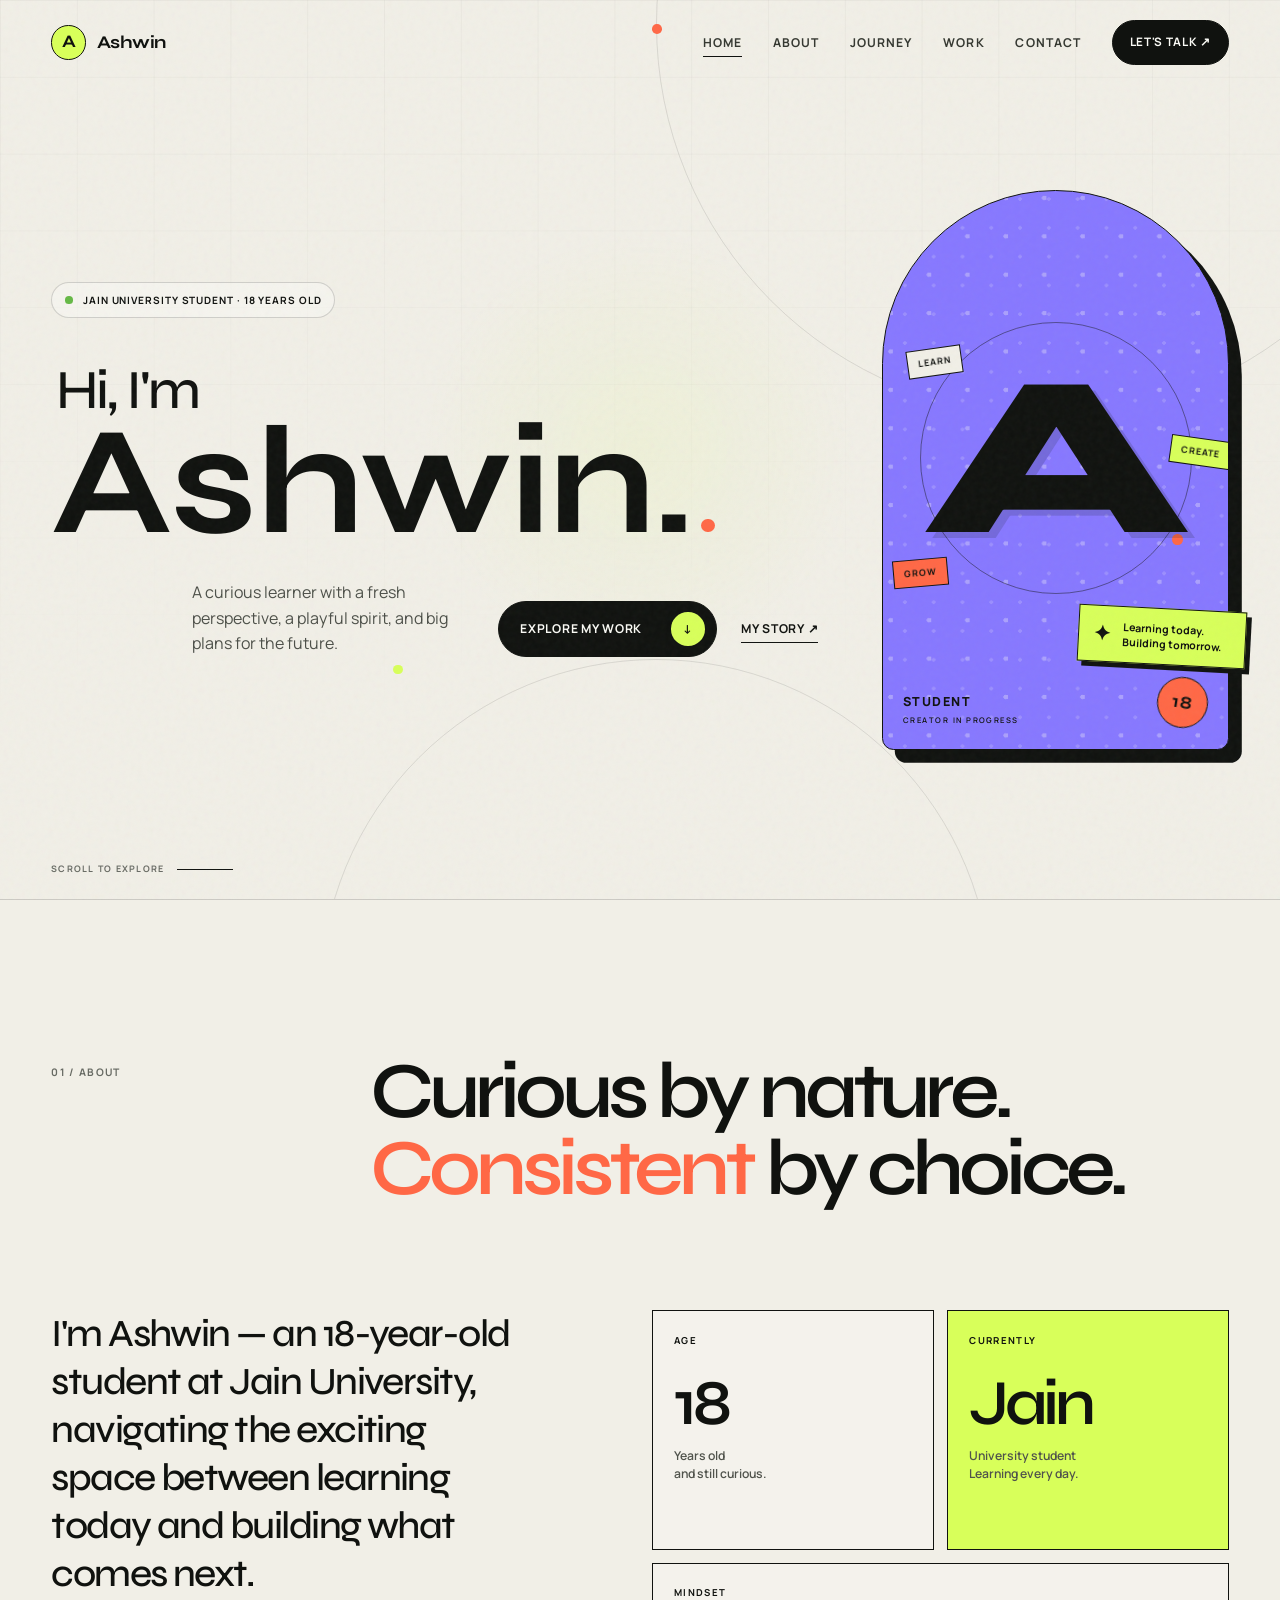
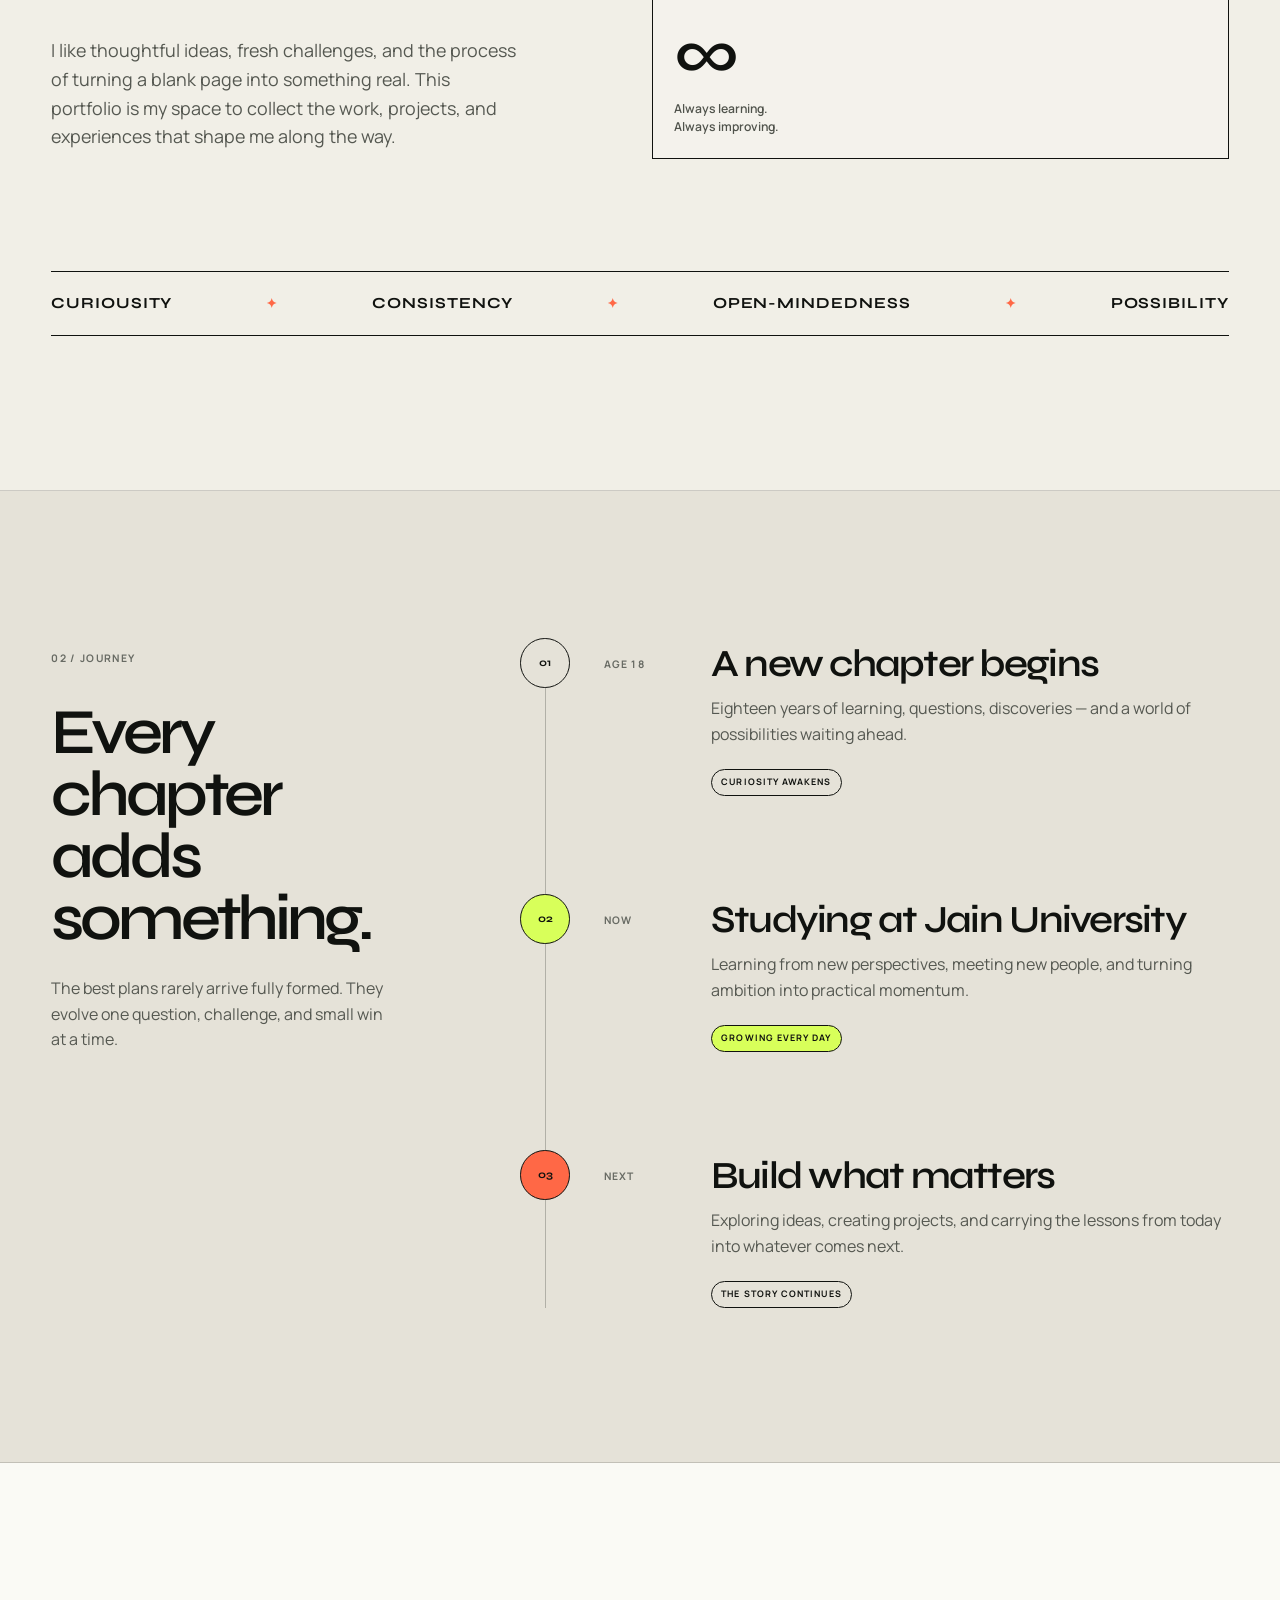
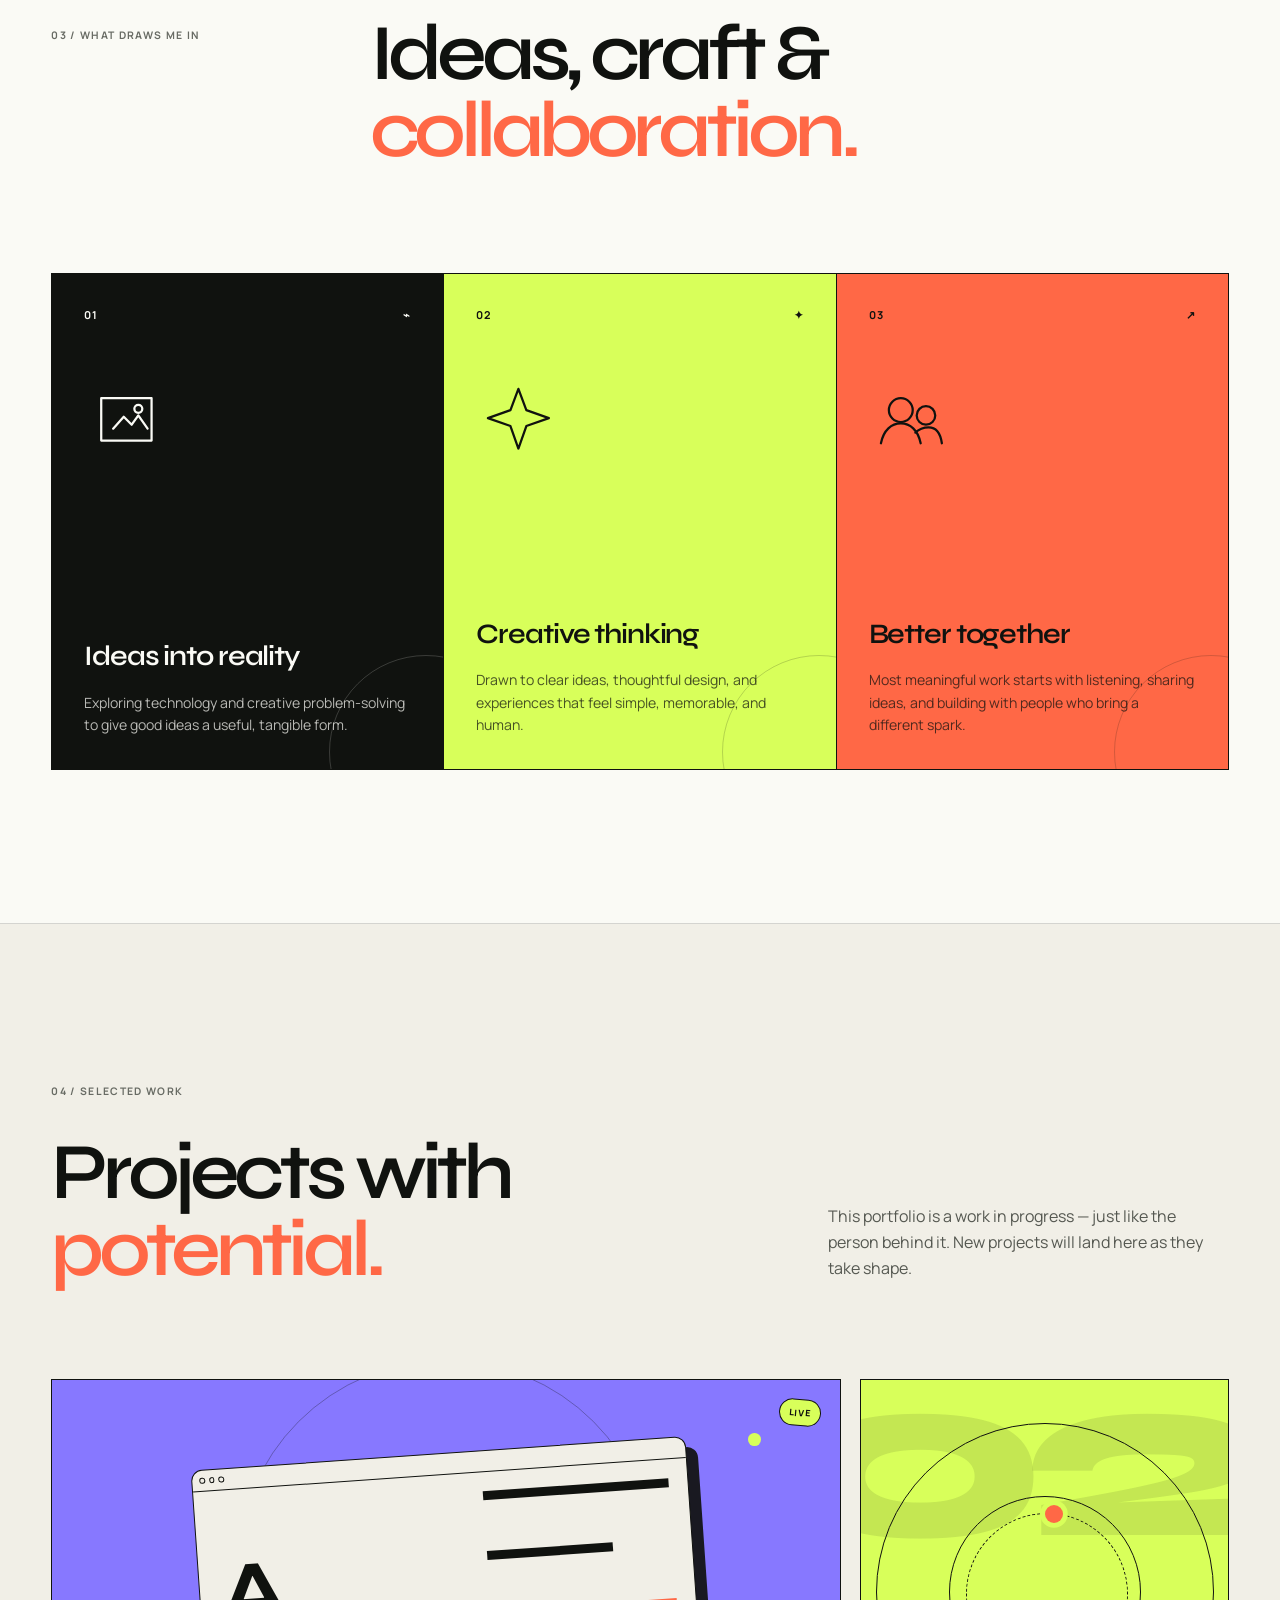
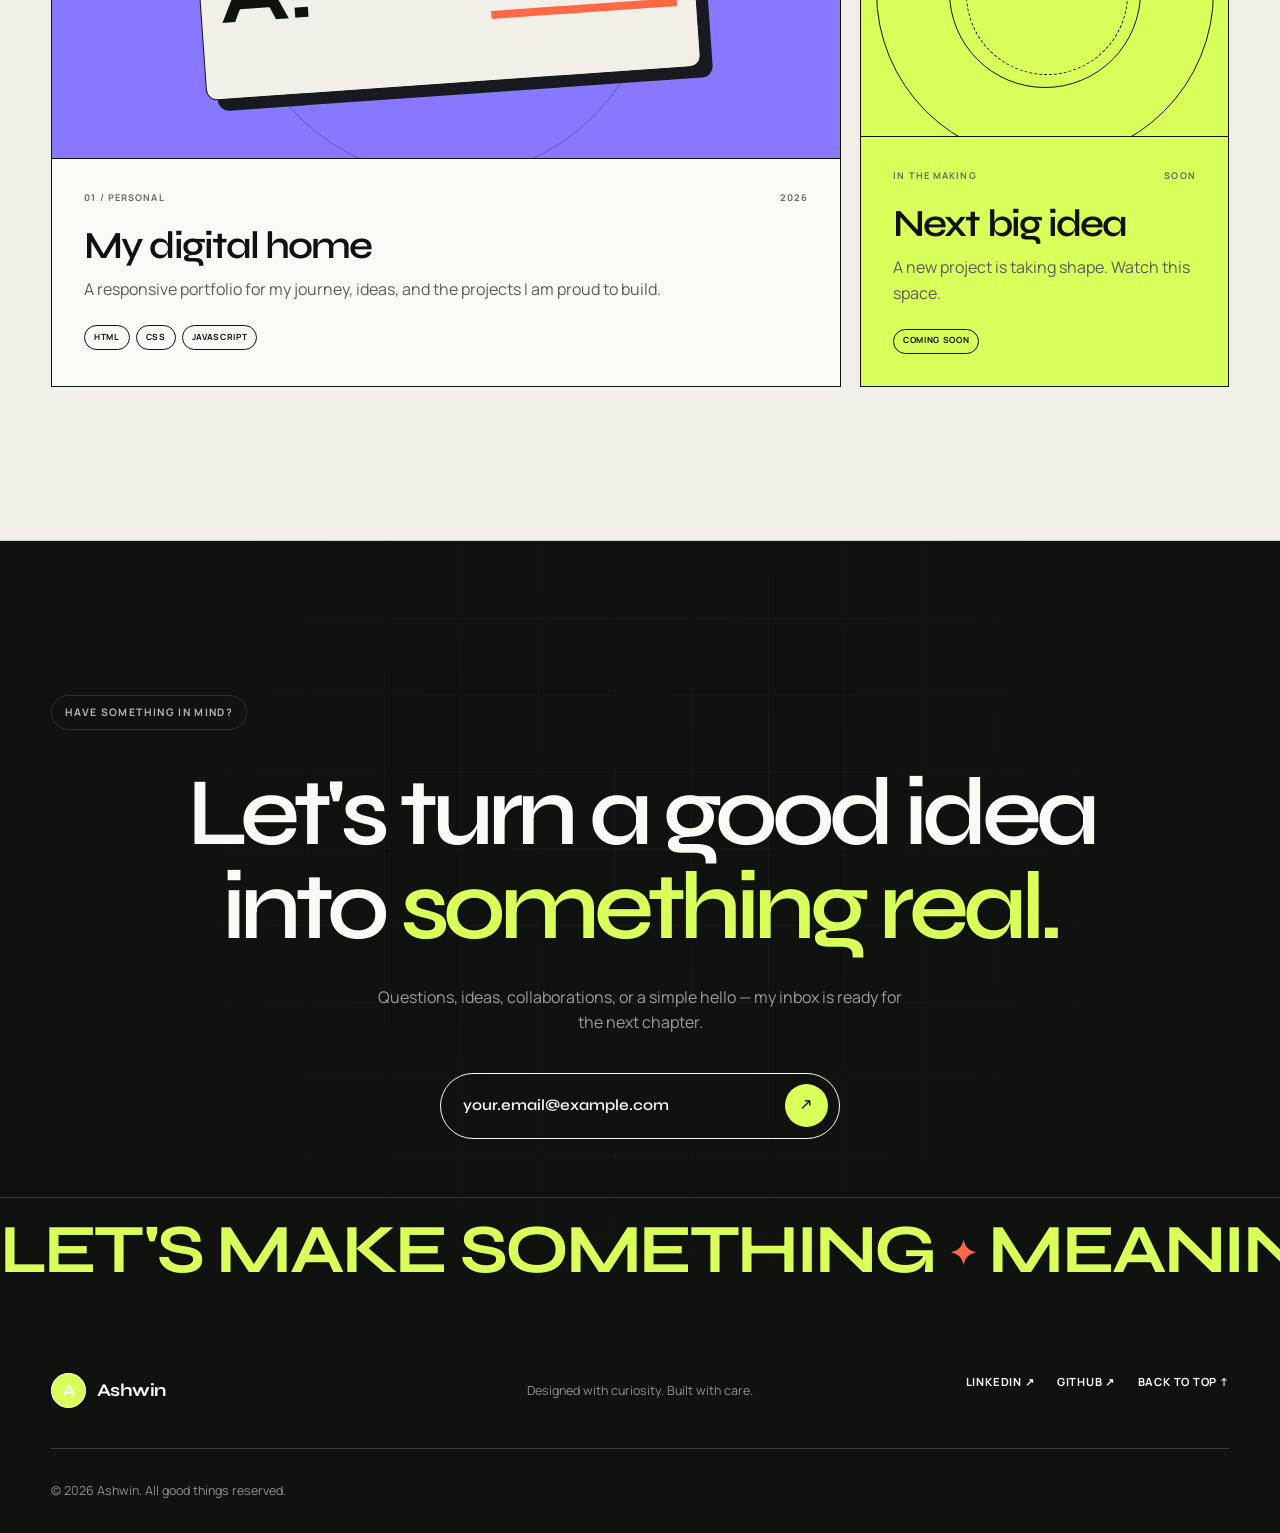
==== index.html @ 95f3b88d "first commit" ====
<!DOCTYPE html>
<html lang="en">
<head>
  <meta charset="UTF-8">
  <meta name="viewport" content="width=device-width, initial-scale=1.0">
  <meta name="description" content="Ashwin's personal portfolio — an 18-year-old Jain University student, curious learner, and future creator.">
  <meta name="theme-color" content="#10120f">
  <title>Ashwin — Student & Future Creator</title>
  <link rel="icon" href="favicon.svg" type="image/svg+xml">
  <link rel="preconnect" href="https://fonts.googleapis.com">
  <link rel="preconnect" href="https://fonts.gstatic.com" crossorigin>
  <link href="https://fonts.googleapis.com/css2?family=Manrope:wght@400;500;600;700&family=Syne:wght@500;600;700;800&display=swap" rel="stylesheet">
  <link rel="stylesheet" href="styles.css">
  <script src="script.js" defer></script>
</head>
<body>
  <div class="noise" aria-hidden="true"></div>
  <div class="cursor-glow" aria-hidden="true"></div>
  <div class="scroll-progress" aria-hidden="true"><span></span></div>

  <header class="site-header" data-header>
    <a class="brand" href="#home" aria-label="Ashwin home">
      <span class="brand-mark">A</span>
      <span class="brand-name">Ashwin</span>
    </a>

    <button class="menu-toggle" type="button" aria-expanded="false" aria-controls="site-nav" aria-label="Open navigation">
      <span></span><span></span>
    </button>

    <nav class="site-nav" id="site-nav" aria-label="Main navigation">
      <a class="nav-link active" href="#home">Home</a>
      <a class="nav-link" href="#about">About</a>
      <a class="nav-link" href="#journey">Journey</a>
      <a class="nav-link" href="#work">Work</a>
      <a class="nav-link" href="#contact">Contact</a>
      <a class="nav-cta" href="#contact">Let's talk <span aria-hidden="true">↗</span></a>
    </nav>
  </header>

  <main>
    <section class="hero" id="home">
      <div class="hero-grid" aria-hidden="true"></div>
      <div class="hero-orbit hero-orbit-one" aria-hidden="true"></div>
      <div class="hero-orbit hero-orbit-two" aria-hidden="true"></div>

      <div class="hero-copy">
        <div class="eyebrow reveal">
          <span class="status-dot"></span>
          Jain University student · 18 years old
        </div>
        <h1 class="hero-title" aria-label="Hi, I'm Ashwin">
          <span class="title-line"><span class="title-prefix reveal">Hi, I'm</span></span>
          <span class="title-main reveal">Ashwin.</span>
        </h1>
        <div class="hero-bottom reveal">
          <p>A curious learner with a fresh perspective, a playful spirit, and big plans for the future.</p>
          <div class="hero-actions">
            <a class="button button-primary" href="#work">
              Explore my work
              <span class="button-icon" aria-hidden="true">↓</span>
            </a>
            <a class="text-link" href="#about">My story <span aria-hidden="true">↗</span></a>
          </div>
        </div>
      </div>

      <div class="hero-visual reveal" data-tilt>
        <div class="visual-card">
          <div class="visual-topline">
            <span>ASH / 01</span>
            <span>EST. NOW</span>
          </div>
          <div class="monogram-wrap">
            <div class="monogram-halo" aria-hidden="true"></div>
            <div class="monogram" aria-hidden="true">A</div>
            <span class="floating-word word-one" aria-hidden="true">LEARN</span>
            <span class="floating-word word-two" aria-hidden="true">CREATE</span>
            <span class="floating-word word-three" aria-hidden="true">GROW</span>
          </div>
          <div class="visual-footer">
            <p>STUDENT<br><span>CREATOR IN PROGRESS</span></p>
            <div class="visual-stamp">18</div>
          </div>
        </div>
        <div class="visual-note">
          <span class="note-star" aria-hidden="true">✦</span>
          <span>Learning today.<br>Building tomorrow.</span>
        </div>
      </div>

      <a class="scroll-cue" href="#about" aria-label="Scroll to About section">
        <span>SCROLL TO EXPLORE</span>
        <i aria-hidden="true"></i>
      </a>
    </section>

    <section class="section about" id="about">
      <div class="section-heading reveal">
        <span class="section-number">01 / ABOUT</span>
        <h2>Curious by nature.<br><em>Consistent</em> by choice.</h2>
      </div>

      <div class="about-layout">
        <div class="about-intro reveal">
          <p class="lead">I'm Ashwin — an 18-year-old student at Jain University, navigating the exciting space between learning today and building what comes next.</p>
          <p>I like thoughtful ideas, fresh challenges, and the process of turning a blank page into something real. This portfolio is my space to collect the work, projects, and experiences that shape me along the way.</p>
        </div>

        <div class="facts-grid">
          <article class="fact-card reveal">
            <span class="fact-label">AGE</span>
            <strong>18</strong>
            <p>Years old<br>and still curious.</p>
          </article>
          <article class="fact-card fact-card-accent reveal">
            <span class="fact-label">CURRENTLY</span>
            <strong>Jain</strong>
            <p>University student<br>Learning every day.</p>
          </article>
          <article class="fact-card reveal">
            <span class="fact-label">MINDSET</span>
            <strong>∞</strong>
            <p>Always learning.<br>Always improving.</p>
          </article>
        </div>
      </div>

      <div class="values-strip reveal" aria-label="Personal values">
        <span>CURIOUSITY</span><i>✦</i>
        <span>CONSISTENCY</span><i>✦</i>
        <span>OPEN-MINDEDNESS</span><i>✦</i>
        <span>POSSIBILITY</span>
      </div>
    </section>

    <section class="section journey" id="journey">
      <div class="journey-intro reveal">
        <span class="section-number">02 / JOURNEY</span>
        <h2>Every chapter<br>adds something.</h2>
        <p>The best plans rarely arrive fully formed. They evolve one question, challenge, and small win at a time.</p>
      </div>

      <div class="timeline">
        <article class="timeline-item reveal">
          <div class="timeline-marker"><span>01</span></div>
          <div class="timeline-year">AGE 18</div>
          <div class="timeline-content">
            <h3>A new chapter begins</h3>
            <p>Eighteen years of learning, questions, discoveries — and a world of possibilities waiting ahead.</p>
            <span class="tag">CURIOSITY AWAKENS</span>
          </div>
        </article>
        <article class="timeline-item reveal">
          <div class="timeline-marker"><span>02</span></div>
          <div class="timeline-year">NOW</div>
          <div class="timeline-content">
            <h3>Studying at Jain University</h3>
            <p>Learning from new perspectives, meeting new people, and turning ambition into practical momentum.</p>
            <span class="tag tag-accent">GROWING EVERY DAY</span>
          </div>
        </article>
        <article class="timeline-item reveal">
          <div class="timeline-marker"><span>03</span></div>
          <div class="timeline-year">NEXT</div>
          <div class="timeline-content">
            <h3>Build what matters</h3>
            <p>Exploring ideas, creating projects, and carrying the lessons from today into whatever comes next.</p>
            <span class="tag">THE STORY CONTINUES</span>
          </div>
        </article>
      </div>
    </section>

    <section class="section focus">
      <div class="section-heading reveal">
        <span class="section-number">03 / WHAT DRAWS ME IN</span>
        <h2>Ideas, craft &amp;<br><em>collaboration.</em></h2>
      </div>

      <div class="focus-grid">
        <article class="focus-card focus-card-dark reveal">
          <div class="card-top"><span>01</span><span aria-hidden="true">⌁</span></div>
          <div class="focus-icon" aria-hidden="true">
            <svg viewBox="0 0 64 64" role="img"><path d="M13 16h38v32H13z"/><path d="m22 39 8-9 6 6 5-7 7 10"/><circle cx="41" cy="24" r="3"/></svg>
          </div>
          <h3>Ideas into reality</h3>
          <p>Exploring technology and creative problem-solving to give good ideas a useful, tangible form.</p>
        </article>
        <article class="focus-card focus-card-lime reveal">
          <div class="card-top"><span>02</span><span aria-hidden="true">✦</span></div>
          <div class="focus-icon" aria-hidden="true">
            <svg viewBox="0 0 64 64" role="img"><path d="m32 9 6 16 17 6-17 6-6 17-6-17-17-6 17-6z"/></svg>
          </div>
          <h3>Creative thinking</h3>
          <p>Drawn to clear ideas, thoughtful design, and experiences that feel simple, memorable, and human.</p>
        </article>
        <article class="focus-card focus-card-coral reveal">
          <div class="card-top"><span>03</span><span aria-hidden="true">↗</span></div>
          <div class="focus-icon" aria-hidden="true">
            <svg viewBox="0 0 64 64" role="img"><circle cx="24" cy="25" r="9"/><circle cx="43" cy="29" r="7"/><path d="M9 50c2-10 8-15 15-15s13 5 15 15M35 42c3-3 6-4 10-4 6 0 9 5 10 12"/></svg>
          </div>
          <h3>Better together</h3>
          <p>Most meaningful work starts with listening, sharing ideas, and building with people who bring a different spark.</p>
        </article>
      </div>
    </section>

    <section class="section work" id="work">
      <div class="work-heading reveal">
        <div>
          <span class="section-number">04 / SELECTED WORK</span>
          <h2>Projects with<br><em>potential.</em></h2>
        </div>
        <p>This portfolio is a work in progress — just like the person behind it. New projects will land here as they take shape.</p>
      </div>

      <div class="project-grid">
        <article class="project-card project-featured reveal">
          <div class="project-art portfolio-art" aria-hidden="true">
            <div class="mini-window">
              <div class="mini-bar"><i></i><i></i><i></i></div>
              <div class="mini-content"><b>A.</b><span></span><span></span><span></span></div>
            </div>
            <div class="project-badge">LIVE</div>
          </div>
          <div class="project-info">
            <div class="project-meta"><span>01 / PERSONAL</span><span>2026</span></div>
            <h3>My digital home</h3>
            <p>A responsive portfolio for my journey, ideas, and the projects I am proud to build.</p>
            <div class="project-tags"><span>HTML</span><span>CSS</span><span>JAVASCRIPT</span></div>
          </div>
        </article>

        <article class="project-card project-placeholder reveal">
          <div class="project-number">02</div>
          <div class="project-orbit" aria-hidden="true"><span></span></div>
          <div class="project-info">
            <div class="project-meta"><span>IN THE MAKING</span><span>SOON</span></div>
            <h3>Next big idea</h3>
            <p>A new project is taking shape. Watch this space.</p>
            <div class="project-tags"><span>COMING SOON</span></div>
          </div>
        </article>
      </div>
    </section>

    <section class="contact" id="contact">
      <div class="contact-pattern" aria-hidden="true"></div>
      <div class="contact-content reveal">
        <span class="contact-kicker">HAVE SOMETHING IN MIND?</span>
        <h2>Let's turn a good idea<br>into <em>something real.</em></h2>
        <p>Questions, ideas, collaborations, or a simple hello — my inbox is ready for the next chapter.</p>
        <!-- Replace this placeholder email with your real address. -->
        <a class="contact-button" href="mailto:your.email@example.com">
          <span>your.email@example.com</span>
          <i aria-hidden="true">↗</i>
        </a>
      </div>
      <div class="contact-marquee" aria-hidden="true">
        <div>LET'S MAKE SOMETHING <span>✦</span> MEANINGFUL <span>✦</span> LET'S MAKE SOMETHING <span>✦</span> MEANINGFUL <span>✦</span></div>
      </div>
    </section>
  </main>

  <footer class="site-footer">
    <a class="brand footer-brand" href="#home">
      <span class="brand-mark">A</span>
      <span class="brand-name">Ashwin</span>
    </a>
    <p>Designed with curiosity. Built with care.</p>
    <div class="footer-links">
      <a href="https://www.linkedin.com/" target="_blank" rel="noreferrer">LinkedIn <span aria-hidden="true">↗</span></a>
      <a href="https://github.com/" target="_blank" rel="noreferrer">GitHub <span aria-hidden="true">↗</span></a>
      <a href="#home">Back to top <span aria-hidden="true">↑</span></a>
    </div>
    <p class="copyright">© <span data-year>2026</span> Ashwin. All good things reserved.</p>
  </footer>

  <div class="toast" role="status" aria-live="polite">Opening your email app…</div>
</body>
</html>
---- styles.css ----
:root {
  --ink: #10120f;
  --ink-soft: #20231e;
  --paper: #f1efe7;
  --paper-deep: #e5e2d8;
  --white: #fafaf5;
  --lime: #d8ff5a;
  --coral: #ff6846;
  --violet: #8778ff;
  --line: rgba(16, 18, 15, 0.16);
  --line-light: rgba(250, 250, 245, 0.18);
  --muted: #686b64;
  --font-display: "Syne", sans-serif;
  --font-body: "Manrope", sans-serif;
  --ease: cubic-bezier(0.22, 1, 0.36, 1);
  --page-pad: clamp(1.25rem, 4vw, 4.5rem);
}

* {
  box-sizing: border-box;
}

html {
  scroll-behavior: smooth;
  scroll-padding-top: 6rem;
}

body {
  margin: 0;
  overflow-x: hidden;
  background: var(--paper);
  color: var(--ink);
  font-family: var(--font-body);
  font-size: 16px;
  line-height: 1.6;
  -webkit-font-smoothing: antialiased;
}

body.menu-open {
  overflow: hidden;
}

::selection {
  background: var(--coral);
  color: var(--ink);
}

img,
svg {
  display: block;
  max-width: 100%;
}

a {
  color: inherit;
  text-decoration: none;
}

button,
a {
  -webkit-tap-highlight-color: transparent;
}

button {
  color: inherit;
  font: inherit;
}

p,
h1,
h2,
h3 {
  margin-top: 0;
}

.noise {
  position: fixed;
  inset: 0;
  z-index: 20;
  pointer-events: none;
  opacity: 0.045;
  background-image: url("data:image/svg+xml,%3Csvg viewBox='0 0 180 180' xmlns='http://www.w3.org/2000/svg'%3E%3Cfilter id='n'%3E%3CfeTurbulence type='fractalNoise' baseFrequency='.9' numOctaves='4' stitchTiles='stitch'/%3E%3C/filter%3E%3Crect width='100%25' height='100%25' filter='url(%23n)' opacity='.9'/%3E%3C/svg%3E");
}

.cursor-glow {
  position: fixed;
  z-index: 0;
  width: 28rem;
  height: 28rem;
  left: var(--mouse-x, 50%);
  top: var(--mouse-y, 50%);
  border-radius: 50%;
  pointer-events: none;
  transform: translate(-50%, -50%);
  background: radial-gradient(circle, rgba(216, 255, 90, 0.1), transparent 68%);
}

.scroll-progress {
  position: fixed;
  inset: 0 0 auto;
  z-index: 101;
  height: 3px;
  pointer-events: none;
}

.scroll-progress span {
  display: block;
  width: 100%;
  height: 100%;
  background: var(--coral);
  transform: scaleX(0);
  transform-origin: left;
}

.site-header {
  position: fixed;
  z-index: 100;
  top: 0;
  left: 0;
  display: flex;
  width: 100%;
  align-items: center;
  justify-content: space-between;
  padding: 1.25rem var(--page-pad);
  transition: background 350ms ease, border-color 350ms ease, padding 350ms ease;
  border-bottom: 1px solid transparent;
}

.site-header.scrolled {
  padding-top: 0.85rem;
  padding-bottom: 0.85rem;
  border-color: rgba(16, 18, 15, 0.1);
  background: rgba(241, 239, 231, 0.86);
  backdrop-filter: blur(18px);
}

.brand {
  position: relative;
  z-index: 2;
  display: inline-flex;
  align-items: center;
  gap: 0.7rem;
  font-family: var(--font-display);
  font-weight: 700;
  letter-spacing: -0.03em;
}

.brand-mark {
  display: grid;
  width: 2.15rem;
  height: 2.15rem;
  place-items: center;
  border: 1px solid var(--ink);
  border-radius: 50%;
  background: var(--lime);
  font-size: 1.1rem;
  transition: transform 350ms var(--ease), background 350ms ease;
}

.brand:hover .brand-mark {
  transform: rotate(-12deg) scale(1.05);
  background: var(--coral);
}

.brand-name {
  font-size: 1.12rem;
}

.site-nav {
  display: flex;
  align-items: center;
  gap: clamp(1.25rem, 2.4vw, 2.6rem);
}

.nav-link {
  position: relative;
  padding: 0.3rem 0;
  color: #363932;
  font-size: 0.76rem;
  font-weight: 700;
  letter-spacing: 0.09em;
  text-transform: uppercase;
}

.nav-link::after {
  position: absolute;
  right: 0;
  bottom: 0;
  left: 0;
  height: 1px;
  content: "";
  background: var(--ink);
  transform: scaleX(0);
  transform-origin: right;
  transition: transform 300ms var(--ease);
}

.nav-link:hover::after,
.nav-link.active::after {
  transform: scaleX(1);
  transform-origin: left;
}

.nav-cta {
  padding: 0.75rem 1.05rem;
  border: 1px solid var(--ink);
  border-radius: 999px;
  background: var(--ink);
  color: var(--white);
  font-size: 0.73rem;
  font-weight: 700;
  letter-spacing: 0.06em;
  text-transform: uppercase;
  transition: color 250ms ease, background 250ms ease, transform 250ms var(--ease);
}

.nav-cta:hover {
  background: var(--coral);
  color: var(--ink);
  transform: translateY(-2px);
}

.menu-toggle {
  position: relative;
  z-index: 2;
  display: none;
  width: 2.8rem;
  height: 2.8rem;
  padding: 0;
  border: 1px solid var(--ink);
  border-radius: 50%;
  background: transparent;
  cursor: pointer;
}

.menu-toggle span {
  position: absolute;
  left: 0.9rem;
  width: 0.85rem;
  height: 1px;
  background: var(--ink);
  transition: transform 300ms var(--ease), top 300ms var(--ease);
}

.menu-toggle span:first-child {
  top: 1.15rem;
}

.menu-toggle span:last-child {
  top: 1.55rem;
}

.menu-toggle[aria-expanded="true"] span:first-child {
  top: 1.35rem;
  transform: rotate(45deg);
}

.menu-toggle[aria-expanded="true"] span:last-child {
  top: 1.35rem;
  transform: rotate(-45deg);
}

main,
.site-footer {
  position: relative;
  z-index: 1;
}

.hero {
  position: relative;
  display: grid;
  min-height: 100svh;
  padding: clamp(8rem, 13vh, 10rem) var(--page-pad) 5.5rem;
  overflow: hidden;
  border-bottom: 1px solid var(--line);
  grid-template-columns: minmax(0, 1.55fr) minmax(19rem, 0.7fr);
  gap: clamp(2rem, 5vw, 6rem);
  align-items: center;
}

.hero-grid,
.contact-pattern {
  position: absolute;
  inset: 0;
  opacity: 0.45;
  background-image:
    linear-gradient(to right, rgba(16, 18, 15, 0.07) 1px, transparent 1px),
    linear-gradient(to bottom, rgba(16, 18, 15, 0.07) 1px, transparent 1px);
  background-size: clamp(3.5rem, 6vw, 6.5rem) clamp(3.5rem, 6vw, 6.5rem);
  mask-image: linear-gradient(to bottom, #000, transparent 90%);
  pointer-events: none;
}

.hero-orbit {
  position: absolute;
  border: 1px solid rgba(16, 18, 15, 0.1);
  border-radius: 50%;
  pointer-events: none;
}

.hero-orbit::after {
  position: absolute;
  top: 50%;
  left: -0.3rem;
  width: 0.6rem;
  height: 0.6rem;
  border-radius: 50%;
  background: var(--coral);
  content: "";
}

.hero-orbit-one {
  top: -23rem;
  right: -10rem;
  width: 49rem;
  height: 49rem;
}

.hero-orbit-two {
  bottom: -27rem;
  left: 25%;
  width: 42rem;
  height: 42rem;
}

.hero-orbit-two::after {
  top: 0.3rem;
  left: 4.5rem;
  background: var(--lime);
}

.hero-copy,
.hero-visual {
  position: relative;
  z-index: 1;
}

.eyebrow {
  display: inline-flex;
  align-items: center;
  gap: 0.65rem;
  margin-bottom: clamp(2rem, 5vh, 4.5rem);
  padding: 0.55rem 0.8rem;
  border: 1px solid var(--line);
  border-radius: 999px;
  background: rgba(250, 250, 245, 0.5);
  font-size: clamp(0.63rem, 0.75vw, 0.75rem);
  font-weight: 700;
  letter-spacing: 0.09em;
  text-transform: uppercase;
}

.status-dot {
  width: 0.48rem;
  height: 0.48rem;
  border-radius: 50%;
  background: #65b946;
  box-shadow: 0 0 0 0 rgba(101, 185, 70, 0.55);
  animation: pulse 2s infinite;
}

@keyframes pulse {
  50% { box-shadow: 0 0 0 0.35rem rgba(101, 185, 70, 0); }
}

.hero-title {
  margin-bottom: clamp(2rem, 4vh, 3.2rem);
  font-family: var(--font-display);
  font-weight: 700;
  letter-spacing: -0.075em;
  line-height: 0.82;
}

.title-line {
  display: block;
  margin-bottom: 0.15em;
}

.title-prefix {
  display: block;
  margin-left: 0.08em;
  font-size: clamp(2.25rem, 4.3vw, 4.6rem);
  font-weight: 500;
  letter-spacing: -0.04em;
  line-height: 1;
}

.title-main {
  display: block;
  font-size: clamp(5.2rem, 12vw, 11.5rem);
  line-height: 0.8;
}

.title-main::after {
  display: inline-block;
  width: 0.09em;
  height: 0.09em;
  margin-left: 0.05em;
  border-radius: 50%;
  background: var(--coral);
  content: "";
}

.hero-bottom {
  display: grid;
  max-width: 55rem;
  align-items: end;
  padding-left: clamp(0rem, 11vw, 11rem);
  gap: 2rem;
  grid-template-columns: minmax(14rem, 1fr) auto;
}

.hero-bottom > p {
  max-width: 31rem;
  margin-bottom: 0;
  color: #4c4f48;
  font-size: clamp(0.95rem, 1.25vw, 1.13rem);
}

.hero-actions {
  display: flex;
  align-items: center;
  gap: 1.5rem;
}

.button {
  display: inline-flex;
  min-height: 3.4rem;
  align-items: center;
  justify-content: center;
  gap: 1.8rem;
  padding: 0.65rem 0.72rem 0.65rem 1.3rem;
  border: 1px solid var(--ink);
  border-radius: 999px;
  font-size: 0.76rem;
  font-weight: 700;
  letter-spacing: 0.06em;
  text-transform: uppercase;
  transition: transform 250ms var(--ease), box-shadow 250ms ease;
}

.button-primary {
  background: var(--ink);
  color: var(--white);
  box-shadow: 0 0 0 0 rgba(16, 18, 15, 0.2);
}

.button-primary:hover {
  transform: translateY(-3px);
  box-shadow: 0 0.55rem 1.3rem rgba(16, 18, 15, 0.18);
}

.button-icon {
  display: grid;
  width: 2.1rem;
  height: 2.1rem;
  place-items: center;
  border-radius: 50%;
  background: var(--lime);
  color: var(--ink);
}

.text-link {
  position: relative;
  font-size: 0.76rem;
  font-weight: 700;
  letter-spacing: 0.06em;
  text-transform: uppercase;
}

.text-link::after {
  position: absolute;
  right: 0;
  bottom: -0.3rem;
  left: 0;
  height: 1px;
  content: "";
  background: var(--ink);
  transition: transform 250ms var(--ease);
}

.text-link:hover::after {
  transform: scaleX(0.5);
  transform-origin: left;
}

.hero-visual {
  width: min(100%, 26rem);
  justify-self: end;
  perspective: 1000px;
}

.visual-card {
  position: relative;
  min-height: 35rem;
  padding: 1.2rem;
  overflow: hidden;
  border: 1px solid var(--ink);
  border-radius: 18rem 18rem 1.2rem 1.2rem;
  background: var(--violet);
  box-shadow: 0.8rem 0.8rem 0 var(--ink);
  transform-style: preserve-3d;
  transition: transform 180ms ease-out;
}

.visual-card::before {
  position: absolute;
  inset: 0;
  content: "";
  background:
    radial-gradient(circle at 20% 18%, rgba(250, 250, 245, 0.7) 0 0.14rem, transparent 0.16rem),
    radial-gradient(circle at 76% 28%, rgba(250, 250, 245, 0.4) 0 0.1rem, transparent 0.12rem);
  background-size: 2.4rem 2.4rem, 1.8rem 1.8rem;
  opacity: 0.45;
}

.visual-topline,
.visual-footer {
  position: relative;
  z-index: 2;
  display: flex;
  align-items: center;
  justify-content: space-between;
  font-size: 0.6rem;
  font-weight: 700;
  letter-spacing: 0.15em;
}

.monogram-wrap {
  position: absolute;
  z-index: 1;
  inset: 4.5rem 0 6rem;
  display: grid;
  place-items: center;
}

.monogram-halo {
  position: absolute;
  width: 17rem;
  height: 17rem;
  border: 1px solid rgba(16, 18, 15, 0.45);
  border-radius: 50%;
  animation: rotate 16s linear infinite;
}

.monogram-halo::before,
.monogram-halo::after {
  position: absolute;
  border-radius: 50%;
  content: "";
}

.monogram-halo::before {
  top: 1.5rem;
  left: 1.3rem;
  width: 1rem;
  height: 1rem;
  background: var(--lime);
}

.monogram-halo::after {
  right: 0.5rem;
  bottom: 3rem;
  width: 0.65rem;
  height: 0.65rem;
  background: var(--coral);
}

@keyframes rotate {
  to { transform: rotate(360deg); }
}

.monogram {
  position: relative;
  font-family: var(--font-display);
  font-size: clamp(11rem, 18vw, 16rem);
  font-weight: 800;
  letter-spacing: -0.15em;
  line-height: 1;
  transform: translateX(-0.07em);
  text-shadow: 0.4rem 0.4rem 0 rgba(16, 18, 15, 0.15);
}

.floating-word {
  position: absolute;
  padding: 0.35rem 0.6rem;
  border: 1px solid var(--ink);
  background: var(--paper);
  font-size: 0.56rem;
  font-weight: 700;
  letter-spacing: 0.12em;
}

.word-one {
  top: 22%;
  left: 1.5rem;
  transform: rotate(-8deg);
}

.word-two {
  top: 45%;
  right: -0.2rem;
  background: var(--lime);
  transform: rotate(8deg);
}

.word-three {
  bottom: 17%;
  left: 0.6rem;
  background: var(--coral);
  transform: rotate(-5deg);
}

.visual-footer {
  position: absolute;
  right: 1.2rem;
  bottom: 1.3rem;
  left: 1.2rem;
  align-items: end;
}

.visual-footer p {
  margin: 0;
  font-size: 0.78rem;
  font-weight: 800;
  letter-spacing: 0.12em;
  line-height: 1.35;
}

.visual-footer p span {
  font-size: 0.48rem;
  font-weight: 600;
}

.visual-stamp {
  display: grid;
  width: 3.2rem;
  height: 3.2rem;
  place-items: center;
  border: 1px solid var(--ink);
  border-radius: 50%;
  background: var(--coral);
  font-family: var(--font-display);
  font-size: 1.1rem;
  font-weight: 700;
  transform: rotate(9deg);
}

.visual-note {
  position: absolute;
  right: -1.1rem;
  bottom: 5.3rem;
  display: flex;
  width: 10.5rem;
  align-items: center;
  gap: 0.7rem;
  padding: 0.8rem 0.9rem;
  border: 1px solid var(--ink);
  background: var(--lime);
  box-shadow: 0.3rem 0.3rem 0 var(--ink);
  font-size: 0.66rem;
  font-weight: 700;
  line-height: 1.4;
  transform: rotate(3deg);
}

.note-star {
  font-size: 1.3rem;
}

.scroll-cue {
  position: absolute;
  bottom: 1.4rem;
  left: var(--page-pad);
  display: flex;
  align-items: center;
  gap: 0.8rem;
  color: var(--muted);
  font-size: 0.56rem;
  font-weight: 700;
  letter-spacing: 0.14em;
}

.scroll-cue i {
  position: relative;
  display: block;
  width: 3.5rem;
  height: 1px;
  overflow: hidden;
  background: rgba(16, 18, 15, 0.2);
}

.scroll-cue i::after {
  position: absolute;
  inset: 0;
  content: "";
  background: var(--ink);
  animation: scrollLine 2s ease-in-out infinite;
}

@keyframes scrollLine {
  0% { transform: translateX(-105%); }
  50%, 100% { transform: translateX(105%); }
}

.section {
  padding: clamp(6rem, 12vw, 11rem) var(--page-pad);
  border-bottom: 1px solid var(--line);
}

.section-heading {
  display: grid;
  margin-bottom: clamp(4rem, 8vw, 7rem);
  gap: 2rem;
  grid-template-columns: minmax(11rem, 0.5fr) minmax(0, 1.5fr);
}

.section-number,
.contact-kicker {
  align-self: start;
  padding-top: 0.65rem;
  color: var(--muted);
  font-size: 0.65rem;
  font-weight: 700;
  letter-spacing: 0.13em;
}

.section h2,
.contact h2 {
  margin-bottom: 0;
  font-family: var(--font-display);
  font-size: clamp(3rem, 6.2vw, 6.8rem);
  font-weight: 600;
  letter-spacing: -0.065em;
  line-height: 0.97;
}

.section h2 em,
.contact h2 em {
  color: var(--coral);
  font-style: normal;
}

.about-layout {
  display: grid;
  gap: clamp(4rem, 10vw, 10rem);
  grid-template-columns: minmax(0, 0.9fr) minmax(28rem, 1.1fr);
  align-items: start;
}

.about-intro > p {
  max-width: 40rem;
  color: #555851;
  font-size: clamp(1rem, 1.4vw, 1.2rem);
}

.about-intro .lead {
  color: var(--ink);
  font-family: var(--font-display);
  font-size: clamp(1.65rem, 3vw, 2.8rem);
  font-weight: 500;
  letter-spacing: -0.04em;
  line-height: 1.25;
}

.facts-grid {
  display: grid;
  gap: 0.8rem;
  grid-template-columns: repeat(2, 1fr);
}

.fact-card {
  min-height: 15rem;
  padding: 1.35rem;
  border: 1px solid var(--ink);
  background: rgba(250, 250, 245, 0.35);
  transition: transform 350ms var(--ease), box-shadow 350ms var(--ease);
}

.fact-card:hover {
  transform: translateY(-0.35rem) rotate(-1deg);
  box-shadow: 0.45rem 0.45rem 0 var(--ink);
}

.fact-card:nth-child(3) {
  grid-column: span 2;
  min-height: 10rem;
}

.fact-card-accent {
  background: var(--lime);
}

.fact-label {
  display: block;
  margin-bottom: 1.8rem;
  font-size: 0.6rem;
  font-weight: 700;
  letter-spacing: 0.14em;
}

.fact-card strong {
  display: block;
  margin-bottom: 1rem;
  font-family: var(--font-display);
  font-size: clamp(3rem, 5vw, 5.2rem);
  font-weight: 600;
  letter-spacing: -0.07em;
  line-height: 0.85;
}

.fact-card p {
  margin-bottom: 0;
  color: #50534c;
  font-size: 0.76rem;
  font-weight: 600;
  line-height: 1.5;
}

.values-strip {
  display: flex;
  margin-top: clamp(4rem, 8vw, 8rem);
  padding: 1.2rem 0;
  align-items: center;
  justify-content: space-between;
  gap: 1rem;
  overflow: hidden;
  border-top: 1px solid var(--ink);
  border-bottom: 1px solid var(--ink);
  font-family: var(--font-display);
  font-size: clamp(0.74rem, 1.2vw, 1rem);
  font-weight: 700;
  letter-spacing: 0.06em;
  white-space: nowrap;
}

.values-strip i {
  color: var(--coral);
  font-size: 0.8rem;
  font-style: normal;
}

.journey {
  display: grid;
  gap: clamp(4rem, 10vw, 11rem);
  background: var(--paper-deep);
  grid-template-columns: minmax(17rem, 0.65fr) minmax(0, 1.35fr);
}

.journey-intro {
  position: sticky;
  top: 8rem;
  height: max-content;
}

.journey-intro h2 {
  margin: 2rem 0 1.6rem;
  font-size: clamp(2.8rem, 5vw, 5.5rem);
}

.journey-intro > p {
  max-width: 28rem;
  color: #555851;
}

.timeline {
  position: relative;
}

.timeline::before {
  position: absolute;
  top: 0;
  bottom: 0;
  left: 1.55rem;
  width: 1px;
  content: "";
  background: rgba(16, 18, 15, 0.24);
}

.timeline-item {
  position: relative;
  display: grid;
  min-height: 16rem;
  padding: 0 0 5rem 5.2rem;
  gap: 1.2rem;
  grid-template-columns: 5.5rem minmax(0, 1fr);
}

.timeline-item:last-child {
  min-height: auto;
  padding-bottom: 0;
}

.timeline-marker {
  position: absolute;
  top: -0.4rem;
  left: 0;
  display: grid;
  width: 3.1rem;
  height: 3.1rem;
  place-items: center;
  border: 1px solid var(--ink);
  border-radius: 50%;
  background: var(--paper-deep);
  font-family: var(--font-display);
  font-size: 0.68rem;
  font-weight: 700;
}

.timeline-item:nth-child(2) .timeline-marker {
  background: var(--lime);
}

.timeline-item:nth-child(3) .timeline-marker {
  background: var(--coral);
}

.timeline-year {
  padding-top: 0.72rem;
  color: var(--muted);
  font-size: 0.65rem;
  font-weight: 700;
  letter-spacing: 0.12em;
}

.timeline-content {
  max-width: 36rem;
}

.timeline-content h3 {
  margin-bottom: 0.7rem;
  font-family: var(--font-display);
  font-size: clamp(1.8rem, 3vw, 3rem);
  font-weight: 600;
  letter-spacing: -0.045em;
  line-height: 1.05;
}

.timeline-content p {
  margin-bottom: 1.25rem;
  color: #555851;
}

.tag {
  display: inline-block;
  padding: 0.35rem 0.6rem;
  border: 1px solid var(--ink);
  border-radius: 999px;
  font-size: 0.56rem;
  font-weight: 700;
  letter-spacing: 0.12em;
}

.tag-accent {
  background: var(--lime);
}

.focus {
  background: var(--white);
}

.focus-grid {
  display: grid;
  border-top: 1px solid var(--ink);
  border-left: 1px solid var(--ink);
  grid-template-columns: repeat(3, 1fr);
}

.focus-card {
  position: relative;
  display: flex;
  min-height: 31rem;
  flex-direction: column;
  padding: clamp(1.4rem, 2.5vw, 2.5rem);
  overflow: hidden;
  border-right: 1px solid var(--ink);
  border-bottom: 1px solid var(--ink);
  transition: transform 350ms var(--ease);
}

.focus-card:hover {
  z-index: 2;
  transform: translateY(-0.55rem);
}

.focus-card::after {
  position: absolute;
  right: -5rem;
  bottom: -5rem;
  width: 12rem;
  height: 12rem;
  border: 1px solid currentColor;
  border-radius: 50%;
  content: "";
  opacity: 0.18;
  transition: transform 600ms var(--ease);
}

.focus-card:hover::after {
  transform: scale(1.55);
}

.focus-card-dark {
  background: var(--ink);
  color: var(--white);
}

.focus-card-lime {
  background: var(--lime);
}

.focus-card-coral {
  background: var(--coral);
}

.card-top {
  display: flex;
  align-items: center;
  justify-content: space-between;
  font-size: 0.68rem;
  font-weight: 700;
  letter-spacing: 0.1em;
}

.focus-icon {
  width: 5.3rem;
  margin: 3.4rem 0 auto;
}

.focus-icon svg {
  width: 100%;
  fill: none;
  stroke: currentColor;
  stroke-linecap: round;
  stroke-linejoin: round;
  stroke-width: 1.7;
}

.focus-card h3 {
  position: relative;
  z-index: 1;
  margin-bottom: 0.75rem;
  font-family: var(--font-display);
  font-size: clamp(1.55rem, 2.2vw, 2.2rem);
  font-weight: 600;
  letter-spacing: -0.04em;
}

.focus-card p {
  position: relative;
  z-index: 1;
  max-width: 25rem;
  margin-bottom: 0;
  color: currentColor;
  font-size: 0.88rem;
  opacity: 0.72;
}

.work {
  background: var(--paper);
}

.work-heading {
  display: grid;
  margin-bottom: clamp(4rem, 7vw, 7rem);
  gap: 2rem;
  grid-template-columns: minmax(0, 1.3fr) minmax(17rem, 0.7fr);
  align-items: end;
}

.work-heading h2 {
  margin-top: 2rem;
}

.work-heading > p {
  max-width: 30rem;
  margin-bottom: 0.5rem;
  color: #555851;
}

.project-grid {
  display: grid;
  gap: 1.2rem;
  grid-template-columns: minmax(0, 1.5fr) minmax(19rem, 0.7fr);
}

.project-card {
  border: 1px solid var(--ink);
  background: var(--white);
}

.project-featured {
  display: grid;
  min-height: 38rem;
  grid-template-rows: 1.25fr 0.75fr;
}

.project-art {
  position: relative;
  display: grid;
  min-height: 22rem;
  place-items: center;
  overflow: hidden;
  border-bottom: 1px solid var(--ink);
  background: var(--violet);
}

.portfolio-art::before {
  position: absolute;
  width: 26rem;
  height: 26rem;
  border: 1px solid rgba(16, 18, 15, 0.3);
  border-radius: 50%;
  content: "";
}

.portfolio-art::after {
  position: absolute;
  top: 14%;
  right: 10%;
  width: 0.8rem;
  height: 0.8rem;
  border-radius: 50%;
  background: var(--lime);
  box-shadow: -24rem 11rem 0 var(--coral);
  content: "";
}

.mini-window {
  position: relative;
  z-index: 1;
  width: min(76%, 31rem);
  overflow: hidden;
  border: 1px solid var(--ink);
  border-radius: 0.7rem;
  background: var(--paper);
  box-shadow: 0.7rem 0.7rem 0 rgba(16, 18, 15, 0.92);
  transform: rotate(-4deg);
  transition: transform 500ms var(--ease);
}

.project-card:hover .mini-window {
  transform: rotate(0deg) scale(1.03);
}

.mini-bar {
  display: flex;
  gap: 0.25rem;
  padding: 0.45rem;
  border-bottom: 1px solid var(--ink);
}

.mini-bar i {
  width: 0.35rem;
  height: 0.35rem;
  border: 1px solid var(--ink);
  border-radius: 50%;
}

.mini-content {
  display: grid;
  min-height: 13rem;
  padding: 1.2rem;
  grid-template-columns: 1.4fr 1fr;
  gap: 0.6rem;
}

.mini-content b {
  grid-row: span 3;
  display: flex;
  align-items: center;
  font-family: var(--font-display);
  font-size: 5.5rem;
  line-height: 1;
}

.mini-content span {
  display: block;
  height: 0.55rem;
  background: var(--ink);
}

.mini-content span:nth-child(3) {
  width: 68%;
}

.mini-content span:nth-child(4) {
  background: var(--coral);
}

.project-badge {
  position: absolute;
  top: 1.2rem;
  right: 1.2rem;
  z-index: 2;
  padding: 0.35rem 0.55rem;
  border: 1px solid var(--ink);
  border-radius: 999px;
  background: var(--lime);
  font-size: 0.55rem;
  font-weight: 800;
  letter-spacing: 0.1em;
  transform: rotate(5deg);
}

.project-info {
  padding: clamp(1.35rem, 2.5vw, 2.2rem);
}

.project-meta {
  display: flex;
  margin-bottom: 1.3rem;
  justify-content: space-between;
  color: var(--muted);
  font-size: 0.58rem;
  font-weight: 700;
  letter-spacing: 0.12em;
}

.project-info h3 {
  margin-bottom: 0.65rem;
  font-family: var(--font-display);
  font-size: clamp(1.8rem, 3vw, 3.1rem);
  font-weight: 600;
  letter-spacing: -0.05em;
  line-height: 1.05;
}

.project-info p {
  max-width: 37rem;
  margin-bottom: 1.4rem;
  color: #5b5e57;
}

.project-tags {
  display: flex;
  flex-wrap: wrap;
  gap: 0.4rem;
}

.project-tags span {
  padding: 0.3rem 0.55rem;
  border: 1px solid var(--ink);
  border-radius: 999px;
  font-size: 0.53rem;
  font-weight: 700;
  letter-spacing: 0.08em;
}

.project-placeholder {
  position: relative;
  display: flex;
  min-height: 38rem;
  flex-direction: column;
  justify-content: space-between;
  overflow: hidden;
  background: var(--lime);
}

.project-placeholder::after {
  position: absolute;
  top: 35%;
  left: 50%;
  width: 21rem;
  height: 21rem;
  border: 1px solid var(--ink);
  border-radius: 50%;
  content: "";
  transform: translate(-50%, -50%);
}

.project-number {
  position: absolute;
  top: -2.7rem;
  right: -0.8rem;
  color: rgba(16, 18, 15, 0.1);
  font-family: var(--font-display);
  font-size: 15rem;
  font-weight: 800;
  letter-spacing: -0.1em;
  line-height: 1;
}

.project-orbit {
  position: absolute;
  z-index: 1;
  top: 35%;
  left: 50%;
  width: 12rem;
  height: 12rem;
  border: 1px solid var(--ink);
  border-radius: 50%;
  transform: translate(-50%, -50%);
  animation: rotate 10s linear infinite;
}

.project-orbit::before,
.project-orbit::after {
  position: absolute;
  border-radius: 50%;
  content: "";
}

.project-orbit::before {
  top: 1rem;
  left: 1rem;
  width: 10rem;
  height: 10rem;
  border: 1px dashed var(--ink);
}

.project-orbit::after {
  top: 0.5rem;
  left: 50%;
  width: 1.15rem;
  height: 1.15rem;
  background: var(--coral);
  box-shadow: 0 0 0 0.3rem var(--lime);
}

.project-placeholder .project-info {
  position: relative;
  z-index: 2;
  margin-top: auto;
  border-top: 1px solid var(--ink);
  background: var(--lime);
}

.contact {
  position: relative;
  min-height: min(48rem, 95svh);
  padding: clamp(6rem, 12vw, 10rem) var(--page-pad) 0;
  overflow: hidden;
  background: var(--ink);
  color: var(--white);
}

.contact-pattern {
  opacity: 0.2;
  background-image:
    linear-gradient(to right, rgba(250, 250, 245, 0.2) 1px, transparent 1px),
    linear-gradient(to bottom, rgba(250, 250, 245, 0.2) 1px, transparent 1px);
  mask-image: radial-gradient(circle at 50% 40%, #000, transparent 70%);
}

.contact-content {
  position: relative;
  z-index: 1;
  display: flex;
  min-height: 28rem;
  flex-direction: column;
  align-items: center;
  text-align: center;
}

.contact-kicker {
  display: inline-block;
  margin-bottom: 2.3rem;
  padding: 0.5rem 0.8rem;
  border: 1px solid var(--line-light);
  border-radius: 999px;
  color: var(--white);
  opacity: 0.7;
}

.contact h2 {
  max-width: 70rem;
  font-size: clamp(3.3rem, 7.5vw, 8.4rem);
}

.contact h2 em {
  color: var(--lime);
}

.contact-content > p {
  max-width: 34rem;
  margin: 2rem auto 2.3rem;
  color: rgba(250, 250, 245, 0.6);
}

.contact-button {
  display: inline-flex;
  min-width: min(100%, 25rem);
  padding: 0.65rem 0.7rem 0.65rem 1.4rem;
  align-items: center;
  justify-content: space-between;
  gap: 2rem;
  border: 1px solid var(--white);
  border-radius: 999px;
  background: transparent;
  font-family: var(--font-display);
  font-size: clamp(0.85rem, 1.2vw, 1.05rem);
  font-weight: 600;
  transition: background 300ms ease, color 300ms ease, transform 300ms var(--ease);
}

.contact-button i {
  display: grid;
  width: 2.7rem;
  height: 2.7rem;
  place-items: center;
  border-radius: 50%;
  background: var(--lime);
  color: var(--ink);
  font-style: normal;
  transition: transform 300ms var(--ease);
}

.contact-button:hover {
  background: var(--white);
  color: var(--ink);
  transform: translateY(-3px);
}

.contact-button:hover i {
  background: var(--coral);
  transform: rotate(45deg);
}

.contact-marquee {
  position: absolute;
  right: 0;
  bottom: -0.1rem;
  left: 0;
  overflow: hidden;
  border-top: 1px solid var(--line-light);
  border-bottom: 1px solid var(--line-light);
  color: var(--lime);
  font-family: var(--font-display);
  font-size: clamp(2.3rem, 5.4vw, 5.8rem);
  font-weight: 700;
  letter-spacing: -0.04em;
  line-height: 1.1;
  white-space: nowrap;
}

.contact-marquee div {
  display: inline-block;
  padding: 0.2em 0 0.32em;
  animation: marquee 22s linear infinite;
}

.contact-marquee span {
  color: var(--coral);
  font-size: 0.48em;
  vertical-align: middle;
}

@keyframes marquee {
  to { transform: translateX(-50%); }
}

.site-footer {
  display: grid;
  padding: 4rem var(--page-pad) 2rem;
  gap: 2.5rem;
  background: var(--ink);
  color: var(--white);
  grid-template-columns: 1fr 1fr 1fr;
}

.site-footer .brand-mark {
  border-color: var(--white);
}

.site-footer > p {
  margin: 0;
  align-self: center;
  color: rgba(250, 250, 245, 0.55);
  font-size: 0.78rem;
  text-align: center;
}

.footer-links {
  display: flex;
  justify-content: flex-end;
  gap: 1.4rem;
}

.footer-links a {
  position: relative;
  font-size: 0.7rem;
  font-weight: 700;
  letter-spacing: 0.07em;
  text-transform: uppercase;
}

.footer-links a::after {
  position: absolute;
  right: 0;
  bottom: -0.2rem;
  left: 0;
  height: 1px;
  content: "";
  background: var(--lime);
  transform: scaleX(0);
  transform-origin: right;
  transition: transform 250ms var(--ease);
}

.footer-links a:hover::after {
  transform: scaleX(1);
  transform-origin: left;
}

.site-footer .copyright {
  padding-top: 2rem;
  border-top: 1px solid var(--line-light);
  grid-column: 1 / -1;
  text-align: left;
}

.reveal {
  opacity: 0;
  transform: translateY(2rem);
  transition: opacity 800ms var(--ease), transform 800ms var(--ease);
}

.reveal.revealed {
  opacity: 1;
  transform: translateY(0);
}

.hero-title .reveal:nth-child(2) {
  transition-delay: 100ms;
}

.focus-grid .reveal:nth-child(2),
.facts-grid .reveal:nth-child(2) {
  transition-delay: 100ms;
}

.focus-grid .reveal:nth-child(3),
.project-grid .reveal:nth-child(2) {
  transition-delay: 200ms;
}

.toast {
  position: fixed;
  z-index: 200;
  right: 1.5rem;
  bottom: 1.5rem;
  padding: 0.75rem 1rem;
  border: 1px solid var(--ink);
  background: var(--lime);
  box-shadow: 0.3rem 0.3rem 0 var(--ink);
  font-size: 0.72rem;
  font-weight: 700;
  opacity: 0;
  transform: translateY(1rem);
  transition: opacity 250ms ease, transform 250ms var(--ease);
  pointer-events: none;
}

.toast.show {
  opacity: 1;
  transform: translateY(0);
}

@media (max-width: 1100px) {
  .hero {
    grid-template-columns: minmax(0, 1.4fr) minmax(17rem, 0.6fr);
  }

  .visual-card {
    min-height: 31rem;
  }

  .monogram {
    font-size: 11rem;
  }

  .monogram-halo {
    width: 14rem;
    height: 14rem;
  }

  .hero-bottom {
    padding-left: 0;
  }

  .about-layout {
    gap: 4rem;
  }

  .focus-card {
    min-height: 27rem;
  }
}

@media (max-width: 850px) {
  .site-header,
  .site-header.scrolled {
    padding: 1rem var(--page-pad);
  }

  .menu-toggle {
    display: block;
  }

  .site-nav {
    position: fixed;
    z-index: 1;
    inset: 0;
    display: flex;
    padding: 7rem var(--page-pad) 3rem;
    flex-direction: column;
    align-items: stretch;
    justify-content: center;
    gap: 0;
    background: var(--lime);
    opacity: 0;
    visibility: hidden;
    transform: translateY(-1rem);
    transition: opacity 300ms ease, visibility 300ms ease, transform 400ms var(--ease);
  }

  .site-nav.open {
    opacity: 1;
    visibility: visible;
    transform: translateY(0);
  }

  .nav-link {
    padding: 0.45rem 0;
    border-bottom: 1px solid var(--ink);
    font-family: var(--font-display);
    font-size: clamp(2.5rem, 12vw, 5rem);
    font-weight: 600;
    letter-spacing: -0.05em;
    line-height: 1.15;
    text-transform: none;
  }

  .nav-link::after {
    display: none;
  }

  .nav-cta {
    align-self: flex-start;
    margin-top: 2rem;
    background: var(--coral);
    color: var(--ink);
  }

  .hero {
    min-height: auto;
    padding-top: 8.5rem;
    padding-bottom: 5.5rem;
    grid-template-columns: 1fr;
  }

  .hero-visual {
    width: min(90%, 26rem);
    margin: 1rem auto 0;
    justify-self: center;
  }

  .scroll-cue {
    display: none;
  }

  .section-heading,
  .work-heading {
    grid-template-columns: 1fr;
  }

  .section-heading {
    gap: 1rem;
  }

  .about-layout,
  .journey {
    grid-template-columns: 1fr;
  }

  .about-layout {
    gap: 3.5rem;
  }

  .journey {
    gap: 4rem;
  }

  .journey-intro {
    position: static;
  }

  .focus-grid,
  .project-grid {
    grid-template-columns: 1fr;
  }

  .focus-card {
    min-height: 25rem;
  }

  .project-featured,
  .project-placeholder {
    min-height: 36rem;
  }

  .site-footer {
    grid-template-columns: 1fr 1fr;
  }

  .footer-links {
    grid-column: 1 / -1;
    justify-content: flex-start;
  }
}

@media (max-width: 560px) {
  :root {
    --page-pad: 1.1rem;
  }

  .brand-name {
    font-size: 1rem;
  }

  .hero {
    padding-top: 7.2rem;
  }

  .eyebrow {
    margin-bottom: 2.8rem;
    line-height: 1.3;
  }

  .title-prefix {
    font-size: 1.8rem;
  }

  .title-main {
    font-size: clamp(4.6rem, 24vw, 7.2rem);
  }

  .hero-bottom {
    grid-template-columns: 1fr;
  }

  .hero-actions {
    align-items: flex-start;
    flex-direction: column;
    gap: 1.1rem;
  }

  .visual-card {
    min-height: 29rem;
    box-shadow: 0.5rem 0.5rem 0 var(--ink);
  }

  .monogram {
    font-size: 10rem;
  }

  .monogram-halo {
    width: 12.5rem;
    height: 12.5rem;
  }

  .visual-note {
    right: -0.6rem;
  }

  .section {
    padding-top: 5.5rem;
    padding-bottom: 5.5rem;
  }

  .section h2,
  .contact h2 {
    font-size: clamp(2.55rem, 14vw, 4.2rem);
  }

  .facts-grid {
    grid-template-columns: 1fr;
  }

  .fact-card,
  .fact-card:nth-child(3) {
    min-height: 12rem;
    grid-column: auto;
  }

  .values-strip {
    justify-content: flex-start;
    animation: marquee 20s linear infinite;
  }

  .timeline-item {
    padding-left: 4.3rem;
    grid-template-columns: 1fr;
  }

  .timeline::before {
    left: 1.35rem;
  }

  .timeline-marker {
    width: 2.7rem;
    height: 2.7rem;
  }

  .timeline-year {
    padding-top: 0;
  }

  .focus-card {
    min-height: 23rem;
  }

  .project-art {
    min-height: 18rem;
  }

  .mini-content {
    min-height: 10rem;
    padding: 0.8rem;
  }

  .mini-content b {
    font-size: 4rem;
  }

  .project-info h3 {
    font-size: 2rem;
  }

  .contact {
    min-height: 42rem;
  }

  .contact-content {
    min-height: 31rem;
  }

  .contact-button {
    font-size: 0.78rem;
  }

  .site-footer {
    grid-template-columns: 1fr;
  }

  .footer-links,
  .site-footer .copyright {
    grid-column: auto;
  }

  .footer-links {
    flex-wrap: wrap;
  }

  .site-footer > p {
    text-align: left;
  }

  .cursor-glow {
    display: none;
  }
}

@media (prefers-reduced-motion: reduce) {
  html {
    scroll-behavior: auto;
  }

  *,
  *::before,
  *::after {
    scroll-behavior: auto !important;
    animation-duration: 0.01ms !important;
    animation-iteration-count: 1 !important;
    transition-duration: 0.01ms !important;
  }

  .reveal {
    opacity: 1;
    transform: none;
  }
}
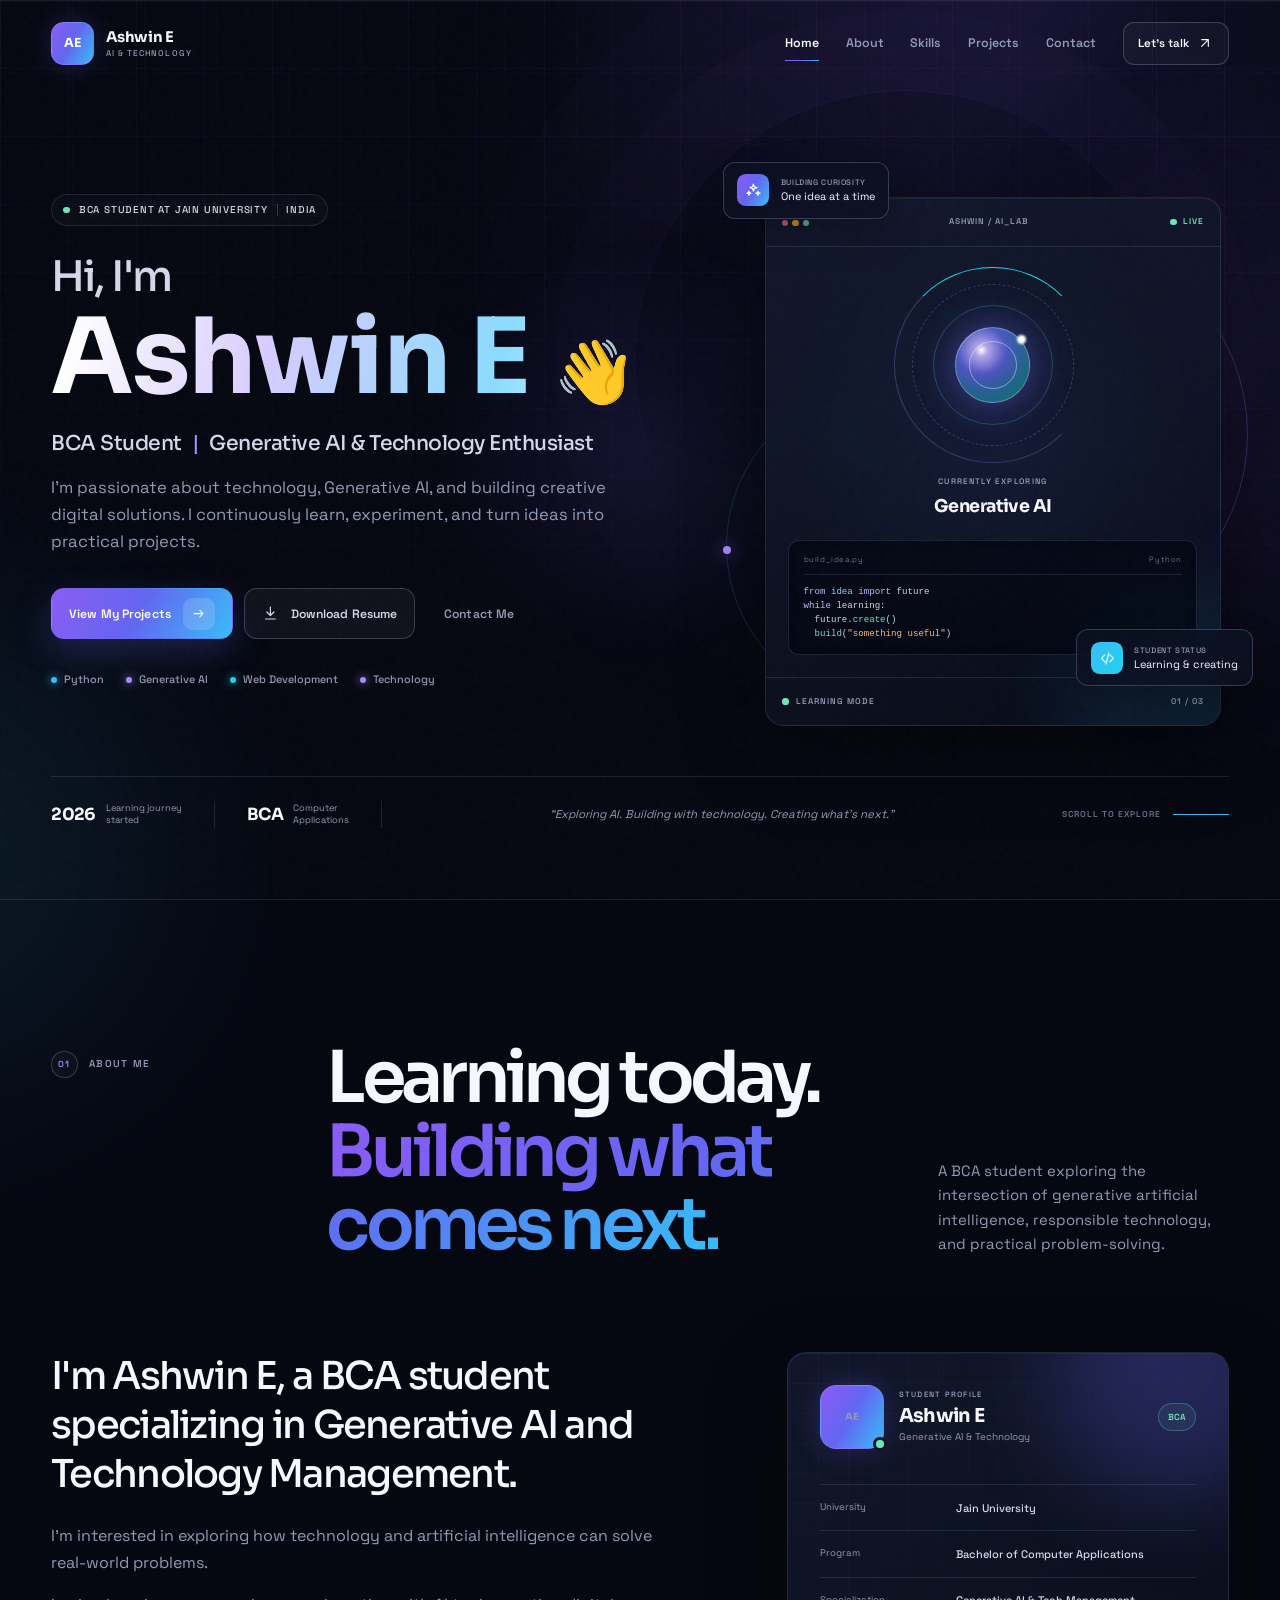
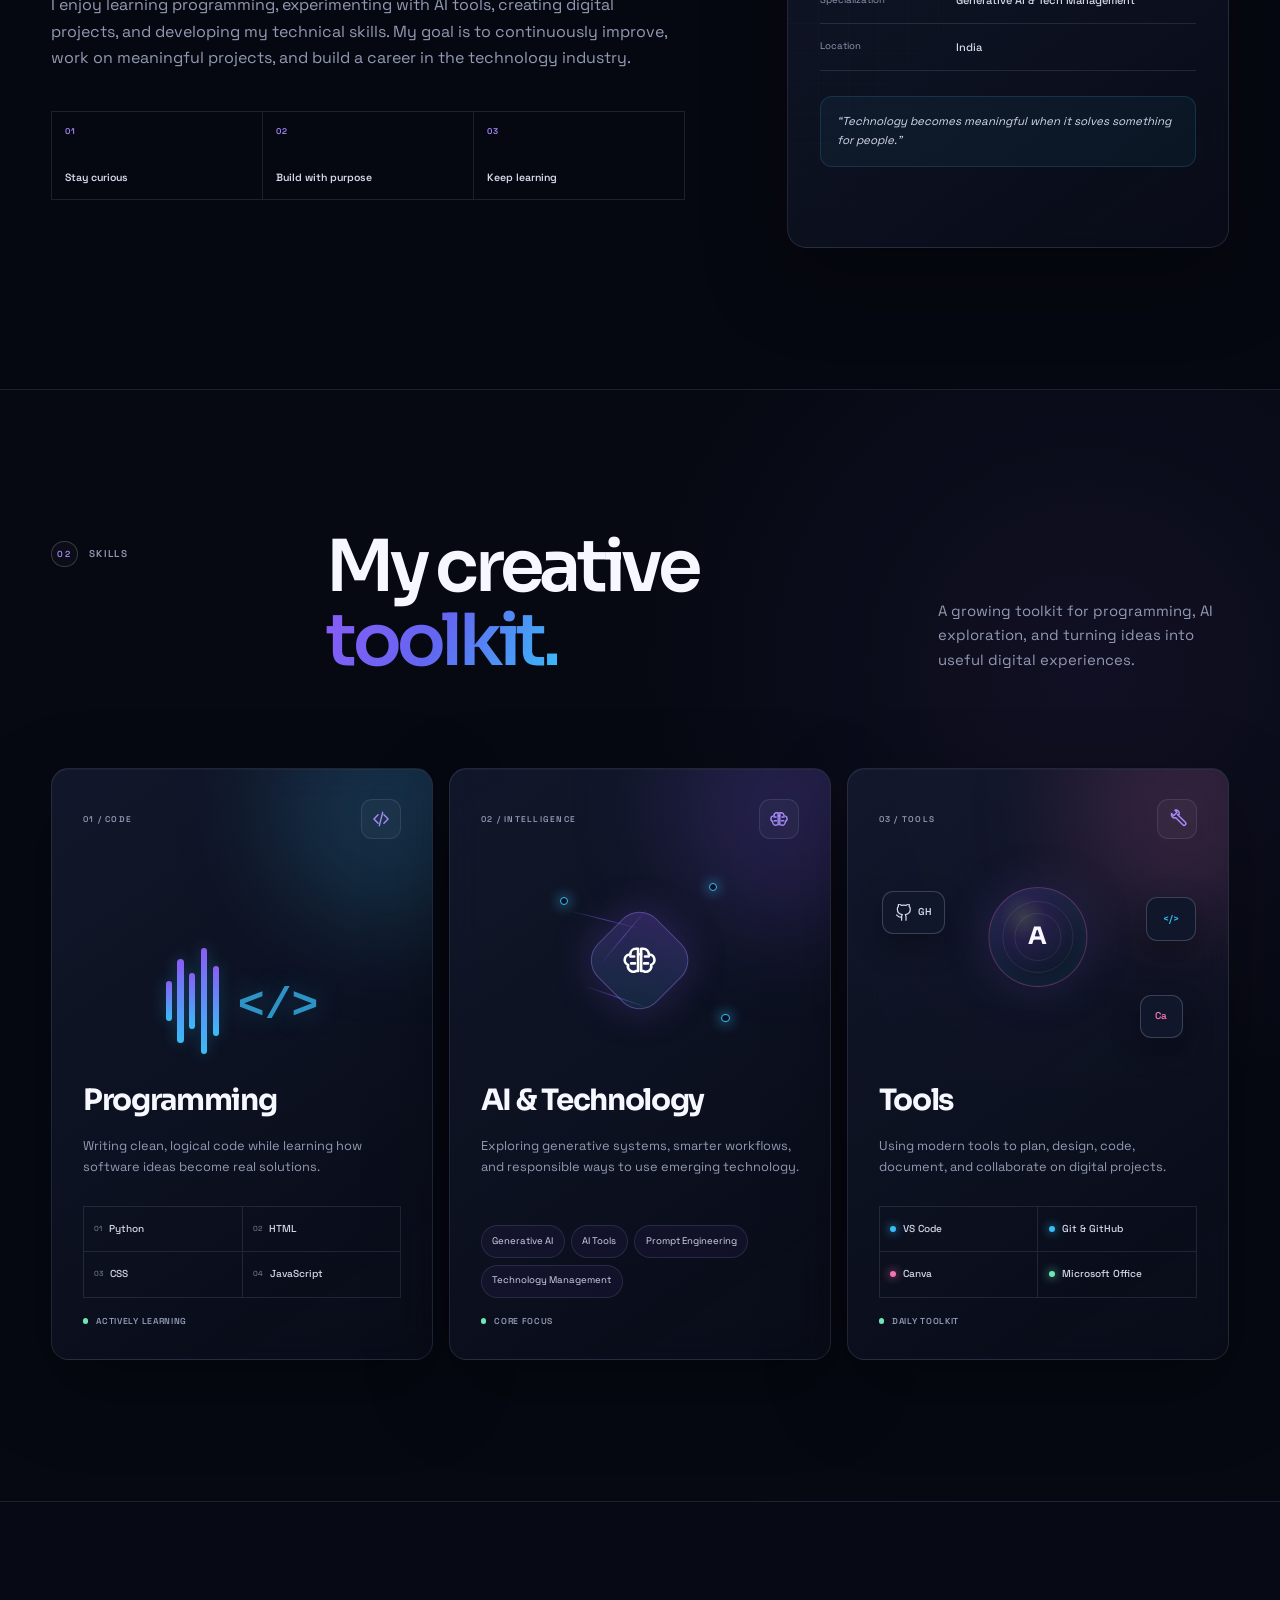
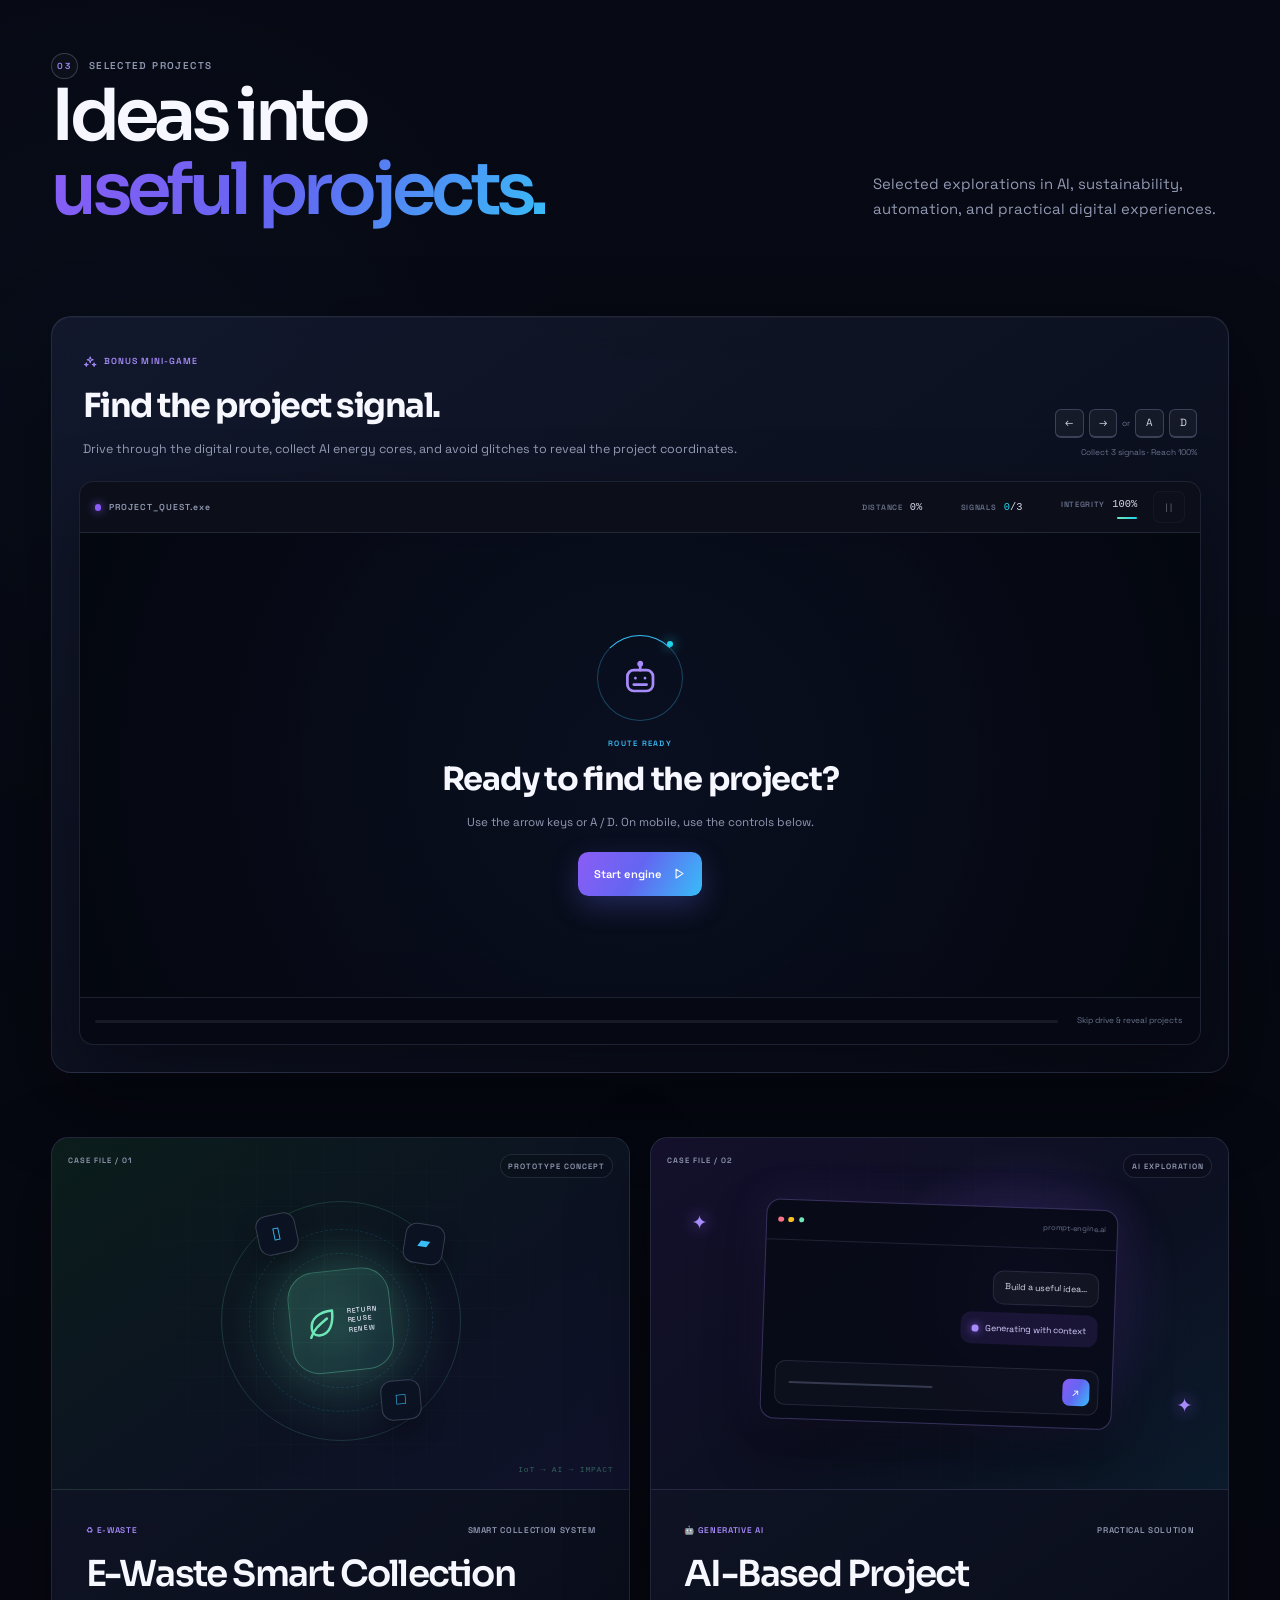
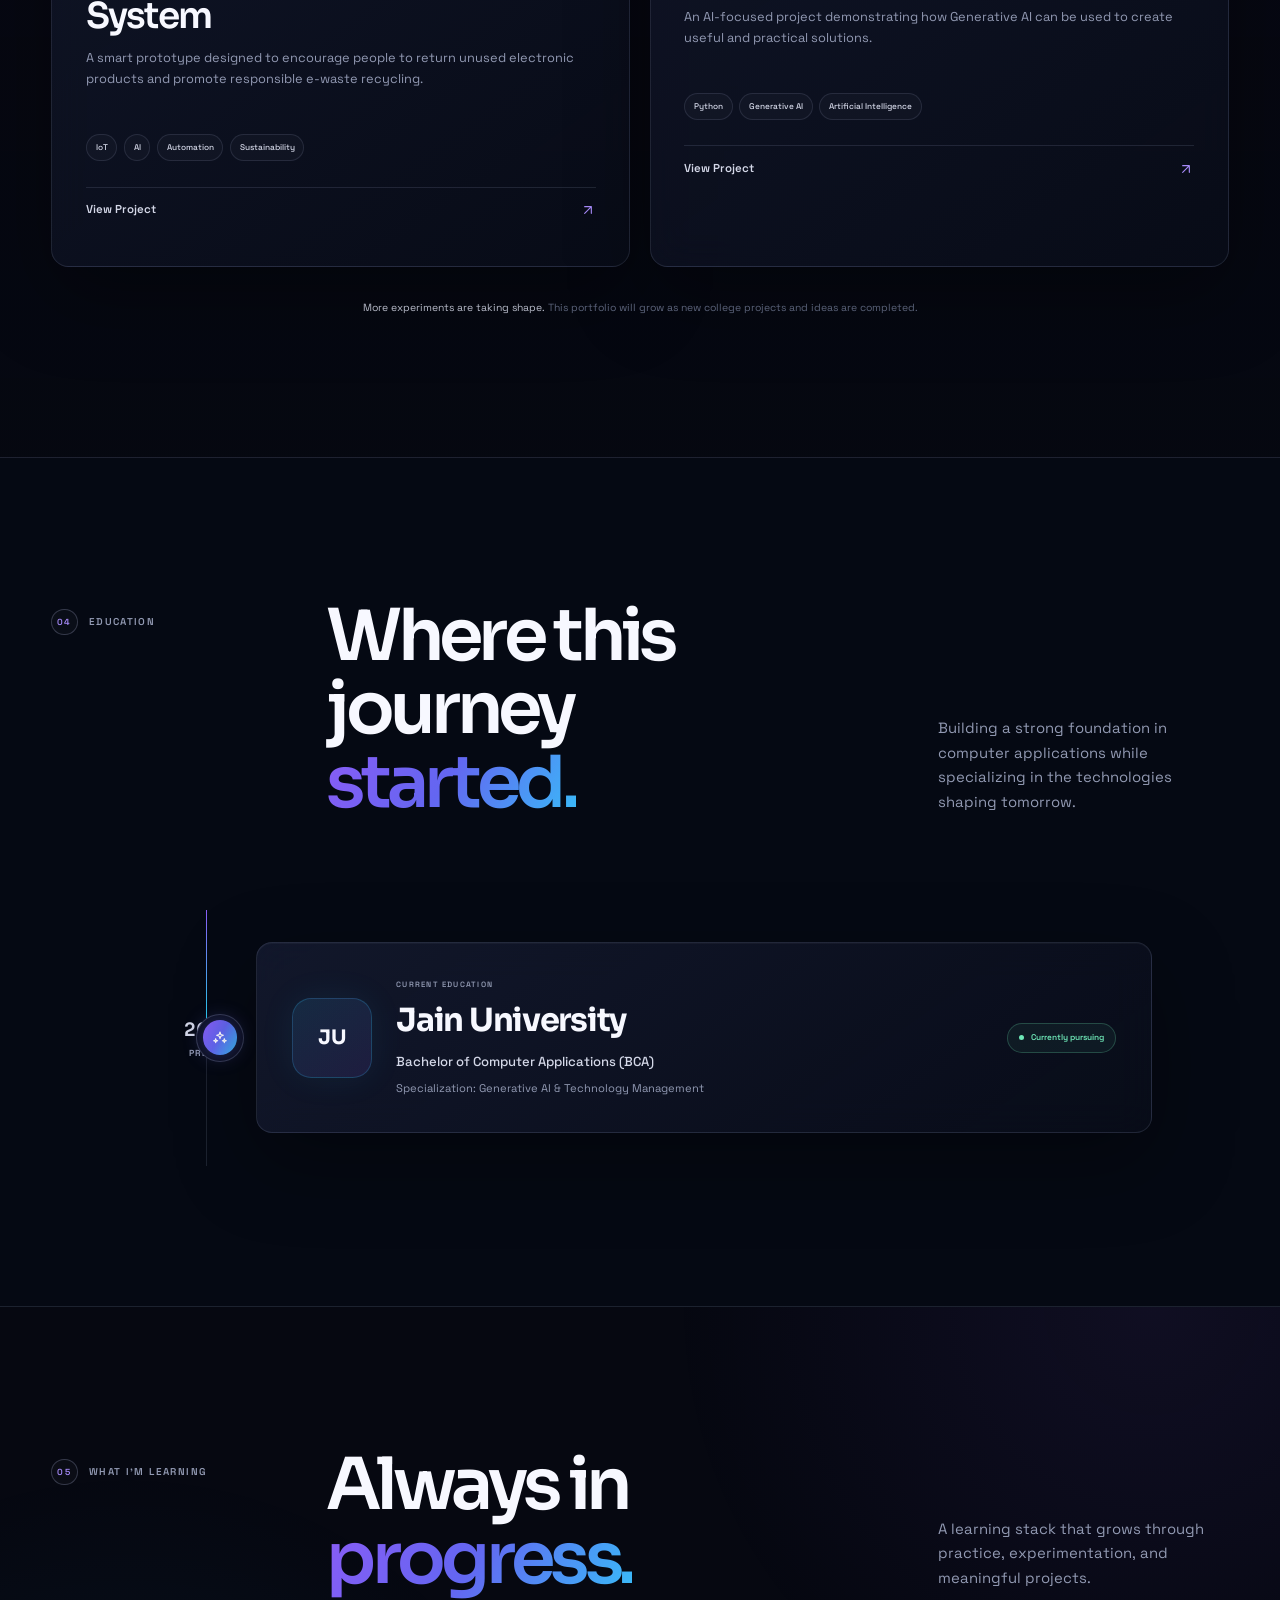
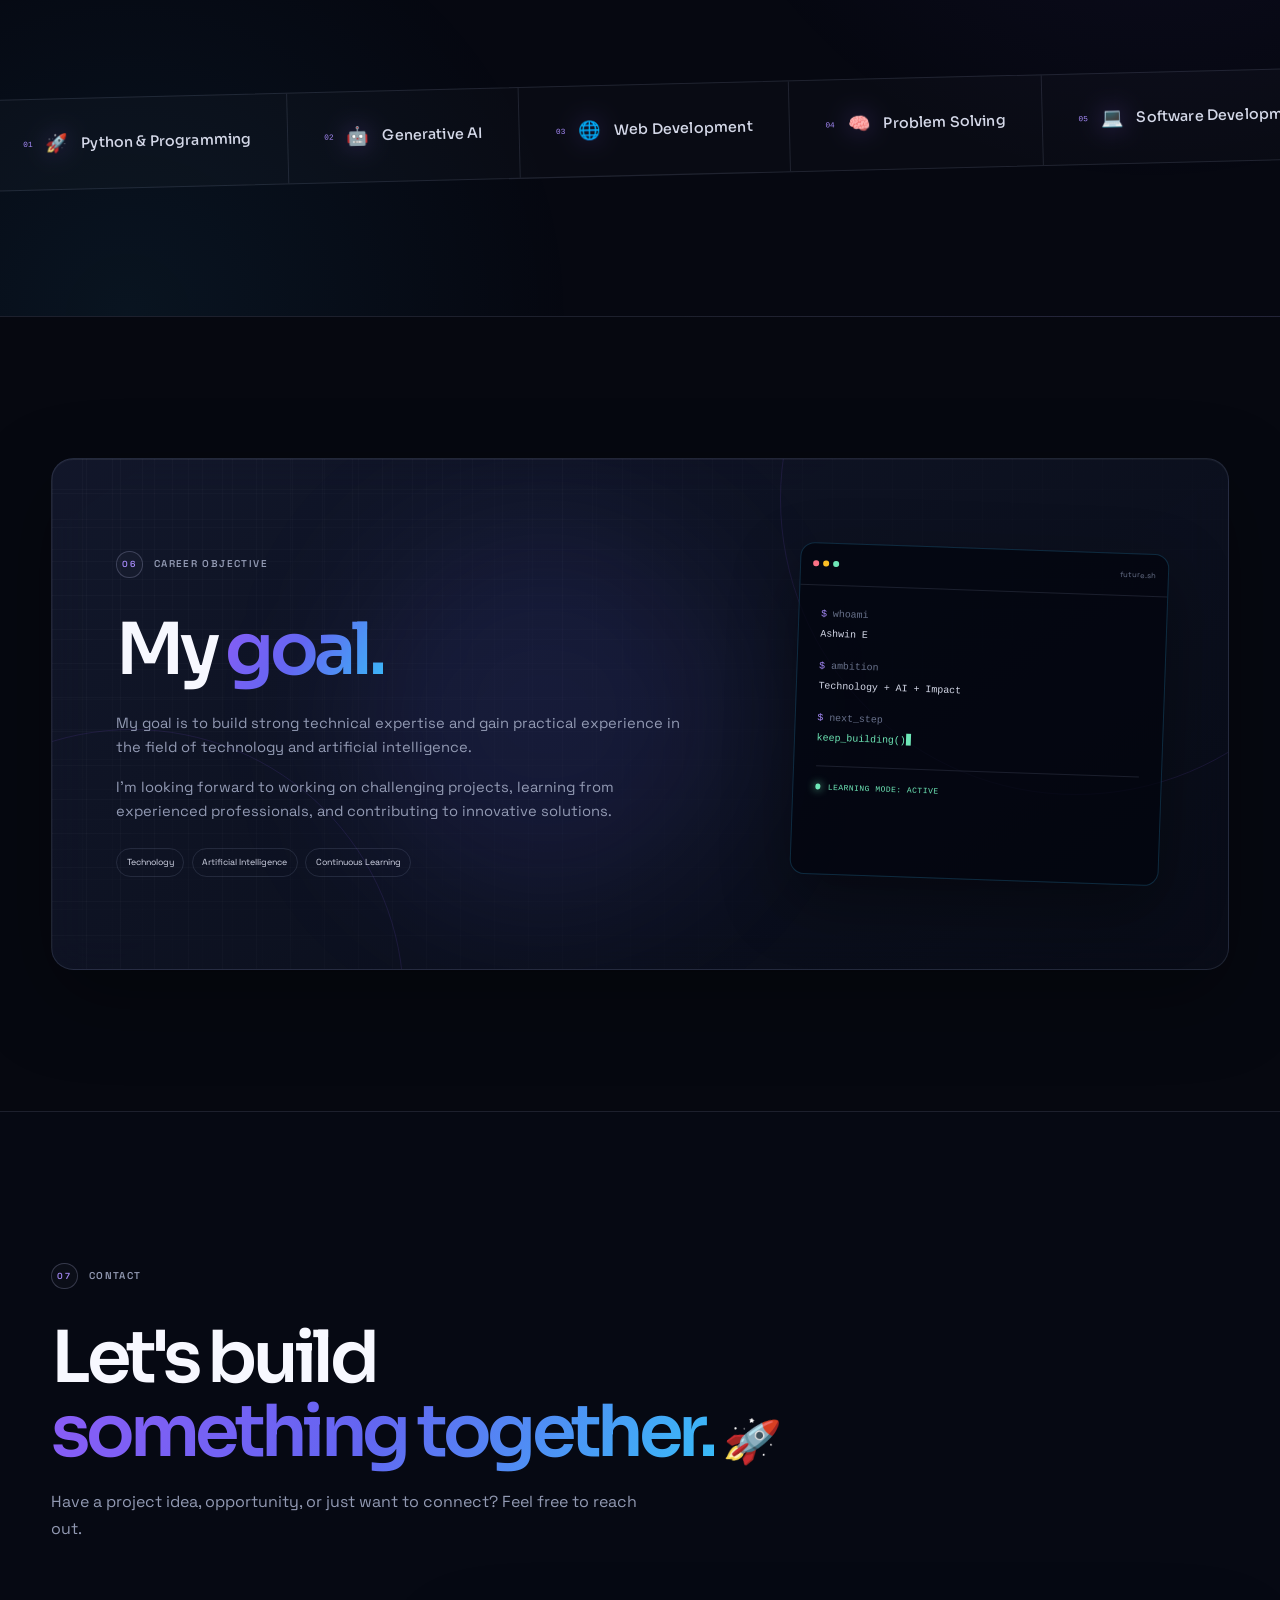
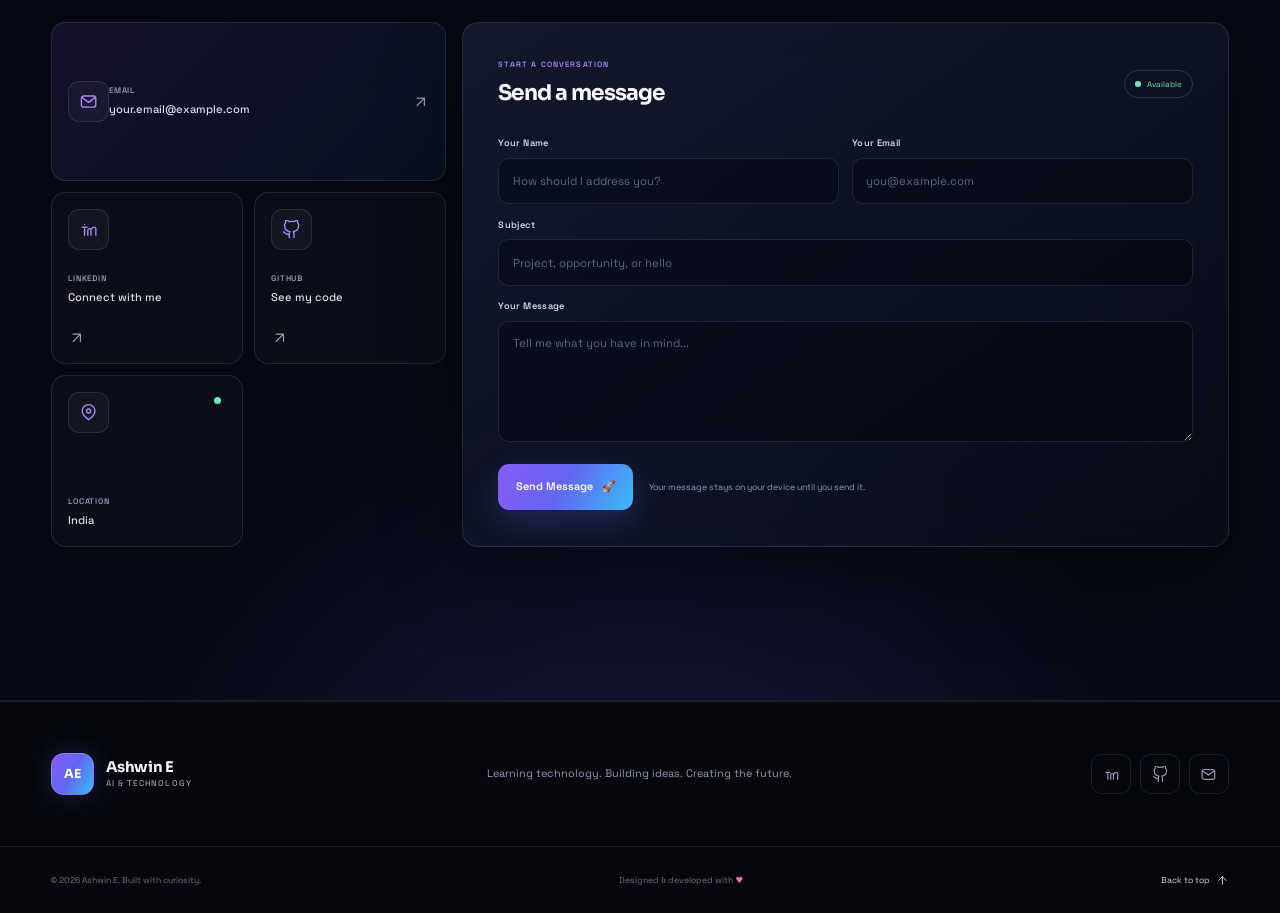
==== commit 11bdb598: "Redesign portfolio with AI theme and project quest" ====
--- a/index.html
+++ b/index.html
@@ -3,280 +3,690 @@
 <head>
   <meta charset="UTF-8">
   <meta name="viewport" content="width=device-width, initial-scale=1.0">
-  <meta name="description" content="Ashwin's personal portfolio — an 18-year-old Jain University student, curious learner, and future creator.">
-  <meta name="theme-color" content="#10120f">
-  <title>Ashwin — Student & Future Creator</title>
+  <meta name="description" content="Ashwin E — BCA student specializing in Generative AI and Technology Management. Explore selected projects, skills, and learning journey.">
+  <meta name="theme-color" content="#070a14">
+  <meta name="color-scheme" content="dark">
+  <meta property="og:title" content="Ashwin E — Generative AI & Technology Enthusiast">
+  <meta property="og:description" content="Learning technology. Building ideas. Creating the future.">
+  <meta property="og:type" content="website">
+  <title>Ashwin E | Generative AI & Technology Portfolio</title>
   <link rel="icon" href="favicon.svg" type="image/svg+xml">
   <link rel="preconnect" href="https://fonts.googleapis.com">
   <link rel="preconnect" href="https://fonts.gstatic.com" crossorigin>
-  <link href="https://fonts.googleapis.com/css2?family=Manrope:wght@400;500;600;700&family=Syne:wght@500;600;700;800&display=swap" rel="stylesheet">
+  <link href="https://fonts.googleapis.com/css2?family=Sora:wght@400;500;600;700&family=Space+Grotesk:wght@400;500;600;700&display=swap" rel="stylesheet">
   <link rel="stylesheet" href="styles.css">
   <script src="script.js" defer></script>
 </head>
 <body>
-  <div class="noise" aria-hidden="true"></div>
-  <div class="cursor-glow" aria-hidden="true"></div>
-  <div class="scroll-progress" aria-hidden="true"><span></span></div>
+  <a class="skip-link" href="#main-content">Skip to content</a>
+
+  <svg class="svg-sprite" aria-hidden="true">
+    <symbol id="icon-arrow-up-right" viewBox="0 0 24 24">
+      <path d="M7 17 17 7M7 7h10v10"/>
+    </symbol>
+    <symbol id="icon-arrow-right" viewBox="0 0 24 24">
+      <path d="M5 12h14m-5-5 5 5-5 5"/>
+    </symbol>
+    <symbol id="icon-arrow-left" viewBox="0 0 24 24">
+      <path d="M19 12H5m5 5-5-5 5-5"/>
+    </symbol>
+    <symbol id="icon-download" viewBox="0 0 24 24">
+      <path d="M12 3v12m-5-5 5 5 5-5M5 20h14"/>
+    </symbol>
+    <symbol id="icon-mail" viewBox="0 0 24 24">
+      <rect x="3" y="5" width="18" height="14" rx="3"/>
+      <path d="m4 7 8 6 8-6"/>
+    </symbol>
+    <symbol id="icon-pin" viewBox="0 0 24 24">
+      <path d="M20 10c0 5-8 11-8 11S4 15 4 10a8 8 0 1 1 16 0Z"/>
+      <circle cx="12" cy="10" r="2.5"/>
+    </symbol>
+    <symbol id="icon-sparkles" viewBox="0 0 24 24">
+      <path d="m12 3 1.25 3.75L17 8l-3.75 1.25L12 13l-1.25-3.75L7 8l3.75-1.25L12 3Z"/>
+      <path d="m18.5 13 .75 2.25 2.25.75-2.25.75-.75 2.25-.75-2.25-2.25-.75 2.25-.75.75-2.25Z"/>
+      <path d="m5.5 13 .75 2.25 2.25.75-2.25.75L5.5 19l-.75-2.25L2.5 16l2.25-.75L5.5 13Z"/>
+    </symbol>
+    <symbol id="icon-code" viewBox="0 0 24 24">
+      <path d="m8.5 7-5 5 5 5M15.5 7l5 5-5 5M14 4l-4 16"/>
+    </symbol>
+    <symbol id="icon-brain" viewBox="0 0 24 24">
+      <path d="M9.5 4.5A3.5 3.5 0 0 0 6 8v.25A3.5 3.5 0 0 0 4.5 15 3.5 3.5 0 0 0 9.5 19H11V4.5H9.5Z"/>
+      <path d="M14.5 4.5A3.5 3.5 0 0 1 18 8v.25a3.5 3.5 0 0 1 1.5 6.75A3.5 3.5 0 0 1 14.5 19H13V4.5h1.5Z"/>
+      <path d="M6 9.5h2.5M15.5 9.5H18M6.5 14h2.5M15 14h2.5M11 8h2"/>
+    </symbol>
+    <symbol id="icon-tool" viewBox="0 0 24 24">
+      <path d="M14.5 6.5a4 4 0 0 0-5-5L12 4 8 8 5.5 5.5a4 4 0 0 0 5 5L19 19a2.1 2.1 0 0 0 3-3l-9.5-9.5Z"/>
+    </symbol>
+    <symbol id="icon-leaf" viewBox="0 0 24 24">
+      <path d="M20 4C11 4 5 8 5 15c0 3 2 5 5 5 7 0 10-7 10-16Z"/>
+      <path d="M4 21c2-5 6-8 12-12"/>
+    </symbol>
+    <symbol id="icon-bot" viewBox="0 0 24 24">
+      <rect x="4" y="7" width="16" height="13" rx="4"/>
+      <path d="M12 3v4M9 12h.01M15 12h.01M8 16h8"/>
+      <circle cx="12" cy="3" r="1"/>
+    </symbol>
+    <symbol id="icon-play" viewBox="0 0 24 24">
+      <path d="m8 5 11 7-11 7V5Z"/>
+    </symbol>
+    <symbol id="icon-pause" viewBox="0 0 24 24">
+      <path d="M8 5v14M16 5v14"/>
+    </symbol>
+    <symbol id="icon-refresh" viewBox="0 0 24 24">
+      <path d="M20 7v5h-5M4 17v-5h5"/>
+      <path d="M18.5 9A7 7 0 0 0 6 6.5L4 9m16 6-2 2.5A7 7 0 0 1 5.5 15"/>
+    </symbol>
+    <symbol id="icon-check" viewBox="0 0 24 24">
+      <path d="m5 12 4 4L19 6"/>
+    </symbol>
+    <symbol id="icon-linkedin" viewBox="0 0 24 24">
+      <path d="M7 9v10M7 5.5v.01M11 19v-6c0-2.5 4-3 4 0v6M4 9h6M15 12c1-2 2-3 4-3 3 0 2 4 2 6v4"/>
+    </symbol>
+    <symbol id="icon-github" viewBox="0 0 24 24">
+      <path d="M15 22v-4a4.8 4.8 0 0 0-1-3.5c3.3-.4 6.8-1.6 6.8-7.2A5.6 5.6 0 0 0 19.3 3 5.2 5.2 0 0 0 19.1 0S18 0 15 2a14 14 0 0 0-6 0C6 0 4.9 0 4.9 0a5.2 5.2 0 0 0-.2 3A5.6 5.6 0 0 0 3.2 7.3c0 5.6 3.5 6.8 6.8 7.2A4.8 4.8 0 0 0 9 18v4"/>
+      <path d="M9 18c-5 .5-5-2.5-7-3"/>
+    </symbol>
+  </svg>
+
+  <div class="page-noise" aria-hidden="true"></div>
+  <div class="ambient ambient-one" aria-hidden="true"></div>
+  <div class="ambient ambient-two" aria-hidden="true"></div>
+  <div class="pointer-glow" data-pointer-glow aria-hidden="true"></div>
+  <div class="scroll-progress" aria-hidden="true"><span data-scroll-progress></span></div>
 
   <header class="site-header" data-header>
-    <a class="brand" href="#home" aria-label="Ashwin home">
-      <span class="brand-mark">A</span>
-      <span class="brand-name">Ashwin</span>
+    <a class="brand" href="#home" aria-label="Ashwin E, back to home">
+      <span class="brand-mark">AE</span>
+      <span class="brand-copy">
+        <strong>Ashwin E</strong>
+        <small>AI &amp; Technology</small>
+      </span>
     </a>
 
-    <button class="menu-toggle" type="button" aria-expanded="false" aria-controls="site-nav" aria-label="Open navigation">
+    <button class="menu-toggle" type="button" aria-expanded="false" aria-controls="site-nav" aria-label="Open navigation" data-menu-toggle>
       <span></span><span></span>
     </button>
 
-    <nav class="site-nav" id="site-nav" aria-label="Main navigation">
+    <nav class="site-nav" id="site-nav" aria-label="Main navigation" data-navigation>
       <a class="nav-link active" href="#home">Home</a>
       <a class="nav-link" href="#about">About</a>
-      <a class="nav-link" href="#journey">Journey</a>
-      <a class="nav-link" href="#work">Work</a>
+      <a class="nav-link" href="#skills">Skills</a>
+      <a class="nav-link" href="#projects">Projects</a>
       <a class="nav-link" href="#contact">Contact</a>
-      <a class="nav-cta" href="#contact">Let's talk <span aria-hidden="true">↗</span></a>
+      <a class="nav-cta" href="#contact">Let's talk <svg aria-hidden="true"><use href="#icon-arrow-up-right"></use></svg></a>
     </nav>
   </header>
 
-  <main>
-    <section class="hero" id="home">
+  <main id="main-content">
+    <section class="hero section-shell" id="home">
       <div class="hero-grid" aria-hidden="true"></div>
-      <div class="hero-orbit hero-orbit-one" aria-hidden="true"></div>
-      <div class="hero-orbit hero-orbit-two" aria-hidden="true"></div>
-
-      <div class="hero-copy">
-        <div class="eyebrow reveal">
-          <span class="status-dot"></span>
-          Jain University student · 18 years old
-        </div>
-        <h1 class="hero-title" aria-label="Hi, I'm Ashwin">
-          <span class="title-line"><span class="title-prefix reveal">Hi, I'm</span></span>
-          <span class="title-main reveal">Ashwin.</span>
-        </h1>
-        <div class="hero-bottom reveal">
-          <p>A curious learner with a fresh perspective, a playful spirit, and big plans for the future.</p>
-          <div class="hero-actions">
-            <a class="button button-primary" href="#work">
-              Explore my work
-              <span class="button-icon" aria-hidden="true">↓</span>
+      <div class="hero-beam" aria-hidden="true"></div>
+
+      <div class="hero-layout">
+        <div class="hero-content">
+          <div class="availability reveal" data-reveal>
+            <span class="availability-dot"></span>
+            BCA Student at Jain University
+            <span class="availability-separator"></span>
+            India
+          </div>
+
+          <h1 class="hero-title" data-reveal>
+            <span class="hero-greeting">Hi, I'm</span>
+            <span class="hero-name">Ashwin E <span class="wave" aria-label="waving hand">👋</span></span>
+          </h1>
+
+          <p class="hero-role" data-reveal>
+            BCA Student <span>|</span> Generative AI &amp; Technology Enthusiast
+          </p>
+          <p class="hero-description" data-reveal>
+            I'm passionate about technology, Generative AI, and building creative digital solutions. I continuously learn, experiment, and turn ideas into practical projects.
+          </p>
+
+          <div class="hero-actions" data-reveal>
+            <a class="button button-primary" href="#projects">
+              View My Projects
+              <span class="button-icon"><svg aria-hidden="true"><use href="#icon-arrow-right"></use></svg></span>
             </a>
-            <a class="text-link" href="#about">My story <span aria-hidden="true">↗</span></a>
-          </div>
-        </div>
-      </div>
-
-      <div class="hero-visual reveal" data-tilt>
-        <div class="visual-card">
-          <div class="visual-topline">
-            <span>ASH / 01</span>
-            <span>EST. NOW</span>
-          </div>
-          <div class="monogram-wrap">
-            <div class="monogram-halo" aria-hidden="true"></div>
-            <div class="monogram" aria-hidden="true">A</div>
-            <span class="floating-word word-one" aria-hidden="true">LEARN</span>
-            <span class="floating-word word-two" aria-hidden="true">CREATE</span>
-            <span class="floating-word word-three" aria-hidden="true">GROW</span>
-          </div>
-          <div class="visual-footer">
-            <p>STUDENT<br><span>CREATOR IN PROGRESS</span></p>
-            <div class="visual-stamp">18</div>
-          </div>
-        </div>
-        <div class="visual-note">
-          <span class="note-star" aria-hidden="true">✦</span>
-          <span>Learning today.<br>Building tomorrow.</span>
-        </div>
-      </div>
-
-      <a class="scroll-cue" href="#about" aria-label="Scroll to About section">
-        <span>SCROLL TO EXPLORE</span>
-        <i aria-hidden="true"></i>
+            <a class="button button-secondary" href="assets/Ashwin-E-Resume.pdf" download>
+              <svg aria-hidden="true"><use href="#icon-download"></use></svg>
+              Download Resume
+            </a>
+            <a class="button button-ghost" href="#contact">Contact Me</a>
+          </div>
+
+          <div class="hero-tech" data-reveal aria-label="Current focus areas">
+            <span><i class="tech-dot dot-python"></i>Python</span>
+            <span><i class="tech-dot dot-ai"></i>Generative AI</span>
+            <span><i class="tech-dot dot-web"></i>Web Development</span>
+            <span><i class="tech-dot dot-tech"></i>Technology</span>
+          </div>
+        </div>
+
+        <div class="hero-visual" data-reveal data-tilt>
+          <div class="visual-halo" aria-hidden="true"></div>
+          <div class="orbit orbit-one" aria-hidden="true"><i></i></div>
+          <div class="orbit orbit-two" aria-hidden="true"><i></i></div>
+
+          <div class="ai-console glass-card">
+            <div class="console-bar">
+              <div class="window-dots" aria-hidden="true"><i></i><i></i><i></i></div>
+              <span>ASHWIN / AI_LAB</span>
+              <span class="console-live"><i></i> LIVE</span>
+            </div>
+
+            <div class="console-content">
+              <div class="console-ai-orb" aria-hidden="true">
+                <div class="orb-core"></div>
+                <span class="orb-ring ring-one"></span>
+                <span class="orb-ring ring-two"></span>
+                <span class="orb-ring ring-three"></span>
+              </div>
+
+              <div class="console-label">
+                <span>CURRENTLY EXPLORING</span>
+                <strong>Generative AI</strong>
+              </div>
+
+              <div class="code-window" aria-label="A small Python code sample">
+                <div class="code-top"><span>build_idea.py</span><span>Python</span></div>
+                <code><span class="code-purple">from</span> <span class="code-blue">idea</span> <span class="code-purple">import</span> future</code>
+                <code><span class="code-purple">while</span> learning:</code>
+                <code>&nbsp;&nbsp;future.<span class="code-green">create</span>()</code>
+                <code>&nbsp;&nbsp;<span class="code-green">build</span>(<span class="code-orange">"something useful"</span>)</code>
+              </div>
+            </div>
+
+            <div class="console-footer">
+              <span><i></i> Learning mode</span>
+              <span>01 / 03</span>
+            </div>
+          </div>
+
+          <div class="floating-note note-ai">
+            <span class="floating-icon"><svg aria-hidden="true"><use href="#icon-sparkles"></use></svg></span>
+            <span><small>Building curiosity</small>One idea at a time</span>
+          </div>
+
+          <div class="floating-note note-status">
+            <span class="floating-icon"><svg aria-hidden="true"><use href="#icon-code"></use></svg></span>
+            <span><small>Student status</small>Learning &amp; creating</span>
+          </div>
+        </div>
+      </div>
+
+      <div class="hero-footer reveal" data-reveal>
+        <div class="hero-stat">
+          <strong>2026</strong>
+          <span>Learning journey<br>started</span>
+        </div>
+        <div class="hero-stat">
+          <strong>BCA</strong>
+          <span>Computer<br>Applications</span>
+        </div>
+        <p class="hero-tagline">“Exploring AI. Building with technology. Creating what's next.”</p>
+        <a class="scroll-cue" href="#about" aria-label="Scroll to about section">
+          <span>Scroll to explore</span>
+          <i aria-hidden="true"></i>
+        </a>
+      </div>
+    </section>
+
+    <section class="about section-shell section-block" id="about">
+      <div class="section-heading" data-reveal>
+        <div class="section-kicker"><span>01</span> About me</div>
+        <h2>Learning today.<br><span>Building what comes next.</span></h2>
+        <p>A BCA student exploring the intersection of generative artificial intelligence, responsible technology, and practical problem-solving.</p>
+      </div>
+
+      <div class="about-layout">
+        <div class="about-story" data-reveal>
+          <p class="about-lead">I'm Ashwin E, a BCA student specializing in Generative AI and Technology Management.</p>
+          <p>I'm interested in exploring how technology and artificial intelligence can solve real-world problems.</p>
+          <p>I enjoy learning programming, experimenting with AI tools, creating digital projects, and developing my technical skills. My goal is to continuously improve, work on meaningful projects, and build a career in the technology industry.</p>
+
+          <div class="about-principles">
+            <span><i>01</i> Stay curious</span>
+            <span><i>02</i> Build with purpose</span>
+            <span><i>03</i> Keep learning</span>
+          </div>
+        </div>
+
+        <aside class="student-card glass-card" data-reveal>
+          <div class="student-card-glow" aria-hidden="true"></div>
+          <div class="student-card-top">
+            <div class="student-avatar">
+              <span>AE</span>
+              <i></i>
+            </div>
+            <div>
+              <small>STUDENT PROFILE</small>
+              <strong>Ashwin E</strong>
+              <span>Generative AI &amp; Technology</span>
+            </div>
+            <div class="profile-chip">BCA</div>
+          </div>
+
+          <div class="student-details">
+            <div><span>University</span><strong>Jain University</strong></div>
+            <div><span>Program</span><strong>Bachelor of Computer Applications</strong></div>
+            <div><span>Specialization</span><strong>Generative AI &amp; Tech Management</strong></div>
+            <div><span>Location</span><strong>India</strong></div>
+          </div>
+
+          <blockquote>“Technology becomes meaningful when it solves something for people.”</blockquote>
+        </aside>
+      </div>
+    </section>
+
+    <section class="skills section-shell section-block" id="skills">
+      <div class="section-heading" data-reveal>
+        <div class="section-kicker"><span>02</span> Skills</div>
+        <h2>My creative<br><span>toolkit.</span></h2>
+        <p>A growing toolkit for programming, AI exploration, and turning ideas into useful digital experiences.</p>
+      </div>
+
+      <div class="skills-grid">
+        <article class="skill-card skill-programming glass-card" data-reveal data-tilt-card>
+          <div class="skill-card-glow" aria-hidden="true"></div>
+          <div class="skill-card-top">
+            <span class="skill-number">01 / CODE</span>
+            <span class="skill-icon"><svg aria-hidden="true"><use href="#icon-code"></use></svg></span>
+          </div>
+          <div class="skill-visual programming-visual" aria-hidden="true">
+            <div class="code-bars"><i></i><i></i><i></i><i></i><i></i></div>
+            <span>&lt;/&gt;</span>
+          </div>
+          <h3>Programming</h3>
+          <p>Writing clean, logical code while learning how software ideas become real solutions.</p>
+          <div class="skill-list">
+            <span><i>01</i>Python</span>
+            <span><i>02</i>HTML</span>
+            <span><i>03</i>CSS</span>
+            <span><i>04</i>JavaScript</span>
+          </div>
+          <div class="skill-status"><i></i> Actively learning</div>
+        </article>
+
+        <article class="skill-card skill-ai glass-card" data-reveal data-tilt-card>
+          <div class="skill-card-glow" aria-hidden="true"></div>
+          <div class="skill-card-top">
+            <span class="skill-number">02 / INTELLIGENCE</span>
+            <span class="skill-icon"><svg aria-hidden="true"><use href="#icon-brain"></use></svg></span>
+          </div>
+          <div class="skill-visual ai-visual" aria-hidden="true">
+            <span class="node node-a"></span><span class="node node-b"></span><span class="node node-c"></span>
+            <span class="line line-a"></span><span class="line line-b"></span><span class="line line-c"></span>
+            <div><svg><use href="#icon-brain"></use></svg></div>
+          </div>
+          <h3>AI &amp; Technology</h3>
+          <p>Exploring generative systems, smarter workflows, and responsible ways to use emerging technology.</p>
+          <div class="skill-cloud">
+            <span>Generative AI</span><span>AI Tools</span><span>Prompt Engineering</span><span>Technology Management</span>
+          </div>
+          <div class="skill-status"><i></i> Core focus</div>
+        </article>
+
+        <article class="skill-card skill-tools glass-card" data-reveal data-tilt-card>
+          <div class="skill-card-glow" aria-hidden="true"></div>
+          <div class="skill-card-top">
+            <span class="skill-number">03 / TOOLS</span>
+            <span class="skill-icon"><svg aria-hidden="true"><use href="#icon-tool"></use></svg></span>
+          </div>
+          <div class="skill-visual tools-visual" aria-hidden="true">
+            <div class="tool-orb"><span>A</span></div>
+            <div class="tool-chip chip-github"><svg><use href="#icon-github"></use></svg>GH</div>
+            <div class="tool-chip chip-code">&lt;/&gt;</div>
+            <div class="tool-chip chip-design">Ca</div>
+          </div>
+          <h3>Tools</h3>
+          <p>Using modern tools to plan, design, code, document, and collaborate on digital projects.</p>
+          <div class="tools-list">
+            <span><i class="tool-dot dot-vs"></i>VS Code</span>
+            <span><i class="tool-dot dot-git"></i>Git &amp; GitHub</span>
+            <span><i class="tool-dot dot-canva"></i>Canva</span>
+            <span><i class="tool-dot dot-office"></i>Microsoft Office</span>
+          </div>
+          <div class="skill-status"><i></i> Daily toolkit</div>
+        </article>
+      </div>
+    </section>
+
+    <section class="projects section-shell section-block" id="projects">
+      <div class="project-heading" data-reveal>
+        <div>
+          <div class="section-kicker"><span>03</span> Selected projects</div>
+          <h2>Ideas into<br><span>useful projects.</span></h2>
+        </div>
+        <div class="project-heading-copy">
+          <span class="quest-badge" data-quest-badge hidden><i></i> Quest coordinates found</span>
+          <p>Selected explorations in AI, sustainability, automation, and practical digital experiences.</p>
+        </div>
+      </div>
+
+      <div class="quest-wrap glass-card" data-reveal data-game>
+        <div class="quest-intro">
+          <div class="quest-copy">
+            <span class="quest-kicker"><svg aria-hidden="true"><use href="#icon-sparkles"></use></svg> Bonus mini-game</span>
+            <h3>Find the project signal.</h3>
+            <p>Drive through the digital route, collect AI energy cores, and avoid glitches to reveal the project coordinates.</p>
+          </div>
+          <div class="quest-controls-copy">
+            <div><kbd>←</kbd><kbd>→</kbd><span>or</span><kbd>A</kbd><kbd>D</kbd></div>
+            <small>Collect 3 signals · Reach 100%</small>
+          </div>
+        </div>
+
+        <div class="game-shell">
+          <div class="game-toolbar">
+            <div class="game-title"><i></i> PROJECT_QUEST.exe</div>
+            <div class="game-hud">
+              <div><span>Distance</span><strong data-game-distance>0%</strong></div>
+              <div><span>Signals</span><strong><b data-game-signals>0</b>/3</strong></div>
+              <div class="integrity-meter"><span>Integrity</span><strong data-game-integrity>100%</strong><i><b data-game-health></b></i></div>
+            </div>
+            <button class="game-pause" type="button" data-game-pause disabled aria-label="Pause game">
+              <svg aria-hidden="true"><use href="#icon-pause"></use></svg>
+            </button>
+          </div>
+
+          <div class="game-stage">
+            <canvas data-game-canvas role="img" aria-label="A four-lane driving game. Use left and right arrow keys or the on-screen controls to collect three energy signals and reach the finish."></canvas>
+
+            <div class="game-screen game-start-screen" data-game-start-screen>
+              <div class="start-emblem" aria-hidden="true">
+                <span class="start-ring"></span>
+                <svg><use href="#icon-bot"></use></svg>
+              </div>
+              <span class="screen-label">ROUTE READY</span>
+              <h4>Ready to find the project?</h4>
+              <p>Use the arrow keys or A / D. On mobile, use the controls below.</p>
+              <button class="game-primary-button" type="button" data-game-start>
+                Start engine <svg aria-hidden="true"><use href="#icon-play"></use></svg>
+              </button>
+            </div>
+
+            <div class="game-screen game-result-screen" data-game-result-screen hidden>
+              <div class="result-icon" aria-hidden="true"><svg><use href="#icon-check"></use></svg></div>
+              <span class="screen-label" data-game-result-label>ROUTE COMPLETE</span>
+              <h4 data-game-result-title>Project signal found!</h4>
+              <p data-game-result-copy>You collected all three signals. The project coordinates are ready.</p>
+              <div class="result-actions">
+                <button class="game-primary-button" type="button" data-game-view>
+                  View projects <svg aria-hidden="true"><use href="#icon-arrow-right"></use></svg>
+                </button>
+                <button class="game-secondary-button" type="button" data-game-restart>
+                  <svg aria-hidden="true"><use href="#icon-refresh"></use></svg> Race again
+                </button>
+              </div>
+            </div>
+
+            <div class="game-flash" data-game-flash aria-hidden="true"></div>
+          </div>
+
+          <div class="game-bottom-bar">
+            <div class="game-progress"><i data-game-progress></i></div>
+            <button type="button" data-game-skip>Skip drive &amp; reveal projects</button>
+          </div>
+
+          <div class="mobile-drive-controls" aria-label="Game controls">
+            <button type="button" data-game-control="left" aria-label="Move left"><svg aria-hidden="true"><use href="#icon-arrow-left"></use></svg></button>
+            <span>DRIVE</span>
+            <button type="button" data-game-control="right" aria-label="Move right"><svg aria-hidden="true"><use href="#icon-arrow-right"></use></svg></button>
+          </div>
+        </div>
+        <p class="sr-only" role="status" aria-live="polite" data-game-status>Game ready.</p>
+      </div>
+
+      <div class="project-grid" id="project-grid" data-project-grid>
+        <article class="project-card project-ewaste glass-card" data-reveal data-project-card>
+          <div class="project-art ewaste-art" aria-hidden="true">
+            <div class="project-card-top"><span>CASE FILE / 01</span><span>PROTOTYPE CONCEPT</span></div>
+            <div class="ewaste-orbit">
+              <span class="orbit-node node-phone">▯</span>
+              <span class="orbit-node node-laptop">▰</span>
+              <span class="orbit-node node-tv">□</span>
+              <div class="ewaste-core"><svg><use href="#icon-leaf"></use></svg><span>RETURN<br>REUSE<br>RENEW</span></div>
+            </div>
+            <div class="art-code">IoT → AI → IMPACT</div>
+          </div>
+          <div class="project-content">
+            <div class="project-meta"><span>♻️ E-Waste</span><span>Smart collection system</span></div>
+            <h3>E-Waste Smart Collection System</h3>
+            <p>A smart prototype designed to encourage people to return unused electronic products and promote responsible e-waste recycling.</p>
+            <div class="project-tags"><span>IoT</span><span>AI</span><span>Automation</span><span>Sustainability</span></div>
+            <button class="project-button" type="button" data-project-open="ewaste">
+              View Project <svg aria-hidden="true"><use href="#icon-arrow-up-right"></use></svg>
+            </button>
+          </div>
+        </article>
+
+        <article class="project-card project-ai glass-card" data-reveal data-project-card>
+          <div class="project-art ai-project-art" aria-hidden="true">
+            <div class="project-card-top"><span>CASE FILE / 02</span><span>AI EXPLORATION</span></div>
+            <div class="ai-window">
+              <div class="ai-window-bar"><i></i><i></i><i></i><span>prompt-engine.ai</span></div>
+              <div class="ai-chat"><span class="ai-user">Build a useful idea...</span><span class="ai-bot"><i></i>Generating with context</span></div>
+              <div class="ai-prompt"><span></span><i>↗</i></div>
+            </div>
+            <div class="ai-spark spark-a">✦</div><div class="ai-spark spark-b">✦</div>
+          </div>
+          <div class="project-content">
+            <div class="project-meta"><span>🤖 Generative AI</span><span>Practical solution</span></div>
+            <h3>AI-Based Project</h3>
+            <p>An AI-focused project demonstrating how Generative AI can be used to create useful and practical solutions.</p>
+            <div class="project-tags"><span>Python</span><span>Generative AI</span><span>Artificial Intelligence</span></div>
+            <button class="project-button" type="button" data-project-open="ai">
+              View Project <svg aria-hidden="true"><use href="#icon-arrow-up-right"></use></svg>
+            </button>
+          </div>
+        </article>
+      </div>
+
+      <p class="project-note" data-reveal>
+        <span>More experiments are taking shape.</span> This portfolio will grow as new college projects and ideas are completed.
+      </p>
+    </section>
+
+    <section class="education section-shell section-block" id="education">
+      <div class="section-heading" data-reveal>
+        <div class="section-kicker"><span>04</span> Education</div>
+        <h2>Where this journey<br><span>started.</span></h2>
+        <p>Building a strong foundation in computer applications while specializing in the technologies shaping tomorrow.</p>
+      </div>
+
+      <div class="education-timeline" data-reveal>
+        <div class="timeline-line" aria-hidden="true"><i></i></div>
+        <article class="education-item">
+          <div class="timeline-date"><span>2026</span><strong>Present</strong></div>
+          <div class="timeline-node"><span><svg aria-hidden="true"><use href="#icon-sparkles"></use></svg></span></div>
+          <div class="education-card glass-card">
+            <div class="education-logo">JU</div>
+            <div>
+              <span class="education-label">Current education</span>
+              <h3>Jain University</h3>
+              <h4>Bachelor of Computer Applications (BCA)</h4>
+              <p>Specialization: Generative AI &amp; Technology Management</p>
+            </div>
+            <span class="current-badge"><i></i> Currently pursuing</span>
+          </div>
+        </article>
+      </div>
+    </section>
+
+    <section class="learning section-block" id="learning">
+      <div class="section-shell">
+        <div class="section-heading learning-heading" data-reveal>
+          <div class="section-kicker"><span>05</span> What I'm learning</div>
+          <h2>Always in<br><span>progress.</span></h2>
+          <p>A learning stack that grows through practice, experimentation, and meaningful projects.</p>
+        </div>
+      </div>
+
+      <div class="learning-marquee" aria-label="Current learning topics" data-reveal>
+        <div class="learning-track">
+          <div class="learning-set">
+            <span><i>01</i><b>🚀</b> Python &amp; Programming</span>
+            <span><i>02</i><b>🤖</b> Generative AI</span>
+            <span><i>03</i><b>🌐</b> Web Development</span>
+            <span><i>04</i><b>🧠</b> Problem Solving</span>
+            <span><i>05</i><b>💻</b> Software Development</span>
+            <span><i>06</i><b>📊</b> Technology Management</span>
+          </div>
+          <div class="learning-set" aria-hidden="true">
+            <span><i>01</i><b>🚀</b> Python &amp; Programming</span>
+            <span><i>02</i><b>🤖</b> Generative AI</span>
+            <span><i>03</i><b>🌐</b> Web Development</span>
+            <span><i>04</i><b>🧠</b> Problem Solving</span>
+            <span><i>05</i><b>💻</b> Software Development</span>
+            <span><i>06</i><b>📊</b> Technology Management</span>
+          </div>
+        </div>
+      </div>
+    </section>
+
+    <section class="goal section-shell section-block" id="goal">
+      <div class="goal-card glass-card" data-reveal>
+        <div class="goal-grid" aria-hidden="true"></div>
+        <div class="goal-orbit goal-orbit-a" aria-hidden="true"></div>
+        <div class="goal-orbit goal-orbit-b" aria-hidden="true"></div>
+        <div class="goal-copy">
+          <div class="section-kicker"><span>06</span> Career objective</div>
+          <h2>My <span>goal.</span></h2>
+          <p>My goal is to build strong technical expertise and gain practical experience in the field of technology and artificial intelligence.</p>
+          <p>I'm looking forward to working on challenging projects, learning from experienced professionals, and contributing to innovative solutions.</p>
+          <div class="goal-tags"><span>Technology</span><span>Artificial Intelligence</span><span>Continuous Learning</span></div>
+        </div>
+        <div class="goal-terminal" aria-label="Career objective terminal card">
+          <div class="terminal-bar"><i></i><i></i><i></i><span>future.sh</span></div>
+          <div class="terminal-body">
+            <p><span>$</span> whoami</p>
+            <strong>Ashwin E</strong>
+            <p><span>$</span> ambition</p>
+            <strong>Technology + AI + Impact</strong>
+            <p><span>$</span> next_step</p>
+            <strong class="terminal-command">keep_building()<i>▋</i></strong>
+            <p class="terminal-success"><i></i> Learning mode: active</p>
+          </div>
+        </div>
+      </div>
+    </section>
+
+    <section class="contact section-shell section-block" id="contact">
+      <div class="contact-heading" data-reveal>
+        <div class="section-kicker"><span>07</span> Contact</div>
+        <h2>Let's build<br><span>something together.</span> <b>🚀</b></h2>
+        <p>Have a project idea, opportunity, or just want to connect? Feel free to reach out.</p>
+      </div>
+
+      <div class="contact-layout">
+        <div class="contact-links" data-reveal>
+          <a href="mailto:your.email@example.com" class="contact-link-card featured">
+            <span class="contact-link-icon"><svg aria-hidden="true"><use href="#icon-mail"></use></svg></span>
+            <span><small>Email</small><strong>your.email@example.com</strong></span>
+            <svg class="contact-link-arrow" aria-hidden="true"><use href="#icon-arrow-up-right"></use></svg>
+          </a>
+          <a href="https://www.linkedin.com/in/your-username" target="_blank" rel="noreferrer" class="contact-link-card">
+            <span class="contact-link-icon"><svg aria-hidden="true"><use href="#icon-linkedin"></use></svg></span>
+            <span><small>LinkedIn</small><strong>Connect with me</strong></span>
+            <svg class="contact-link-arrow" aria-hidden="true"><use href="#icon-arrow-up-right"></use></svg>
+          </a>
+          <a href="https://github.com/your-username" target="_blank" rel="noreferrer" class="contact-link-card">
+            <span class="contact-link-icon"><svg aria-hidden="true"><use href="#icon-github"></use></svg></span>
+            <span><small>GitHub</small><strong>See my code</strong></span>
+            <svg class="contact-link-arrow" aria-hidden="true"><use href="#icon-arrow-up-right"></use></svg>
+          </a>
+          <div class="contact-link-card location-card">
+            <span class="contact-link-icon"><svg aria-hidden="true"><use href="#icon-pin"></use></svg></span>
+            <span><small>Location</small><strong>India</strong></span>
+            <i class="location-pulse" aria-hidden="true"></i>
+          </div>
+        </div>
+
+        <form class="contact-form glass-card" data-contact-form data-reveal novalidate>
+          <div class="form-heading">
+            <div><span>START A CONVERSATION</span><h3>Send a message</h3></div>
+            <span class="form-status-dot"><i></i> Available</span>
+          </div>
+
+          <div class="form-row">
+            <label class="form-field">
+              <span>Your Name</span>
+              <input type="text" name="name" autocomplete="name" placeholder="How should I address you?" required>
+              <small class="field-error">Please enter your name.</small>
+            </label>
+            <label class="form-field">
+              <span>Your Email</span>
+              <input type="email" name="email" autocomplete="email" placeholder="you@example.com" required>
+              <small class="field-error">Please enter a valid email.</small>
+            </label>
+          </div>
+
+          <label class="form-field">
+            <span>Subject</span>
+            <input type="text" name="subject" placeholder="Project, opportunity, or hello" required>
+            <small class="field-error">Please add a subject.</small>
+          </label>
+
+          <label class="form-field">
+            <span>Your Message</span>
+            <textarea name="message" rows="5" placeholder="Tell me what you have in mind..." required></textarea>
+            <small class="field-error">Please write a short message.</small>
+          </label>
+
+          <div class="form-submit-row">
+            <button class="form-submit" type="submit">Send Message <span>🚀</span></button>
+            <p class="form-response" role="status" aria-live="polite" data-form-status>Your message stays on your device until you send it.</p>
+          </div>
+        </form>
+      </div>
+    </section>
+  </main>
+
+  <footer class="site-footer">
+    <div class="footer-main section-shell">
+      <a class="brand footer-brand" href="#home" aria-label="Back to top">
+        <span class="brand-mark">AE</span>
+        <span class="brand-copy"><strong>Ashwin E</strong><small>AI &amp; Technology</small></span>
       </a>
-    </section>
-
-    <section class="section about" id="about">
-      <div class="section-heading reveal">
-        <span class="section-number">01 / ABOUT</span>
-        <h2>Curious by nature.<br><em>Consistent</em> by choice.</h2>
-      </div>
-
-      <div class="about-layout">
-        <div class="about-intro reveal">
-          <p class="lead">I'm Ashwin — an 18-year-old student at Jain University, navigating the exciting space between learning today and building what comes next.</p>
-          <p>I like thoughtful ideas, fresh challenges, and the process of turning a blank page into something real. This portfolio is my space to collect the work, projects, and experiences that shape me along the way.</p>
-        </div>
-
-        <div class="facts-grid">
-          <article class="fact-card reveal">
-            <span class="fact-label">AGE</span>
-            <strong>18</strong>
-            <p>Years old<br>and still curious.</p>
-          </article>
-          <article class="fact-card fact-card-accent reveal">
-            <span class="fact-label">CURRENTLY</span>
-            <strong>Jain</strong>
-            <p>University student<br>Learning every day.</p>
-          </article>
-          <article class="fact-card reveal">
-            <span class="fact-label">MINDSET</span>
-            <strong>∞</strong>
-            <p>Always learning.<br>Always improving.</p>
-          </article>
-        </div>
-      </div>
-
-      <div class="values-strip reveal" aria-label="Personal values">
-        <span>CURIOUSITY</span><i>✦</i>
-        <span>CONSISTENCY</span><i>✦</i>
-        <span>OPEN-MINDEDNESS</span><i>✦</i>
-        <span>POSSIBILITY</span>
-      </div>
-    </section>
-
-    <section class="section journey" id="journey">
-      <div class="journey-intro reveal">
-        <span class="section-number">02 / JOURNEY</span>
-        <h2>Every chapter<br>adds something.</h2>
-        <p>The best plans rarely arrive fully formed. They evolve one question, challenge, and small win at a time.</p>
-      </div>
-
-      <div class="timeline">
-        <article class="timeline-item reveal">
-          <div class="timeline-marker"><span>01</span></div>
-          <div class="timeline-year">AGE 18</div>
-          <div class="timeline-content">
-            <h3>A new chapter begins</h3>
-            <p>Eighteen years of learning, questions, discoveries — and a world of possibilities waiting ahead.</p>
-            <span class="tag">CURIOSITY AWAKENS</span>
-          </div>
-        </article>
-        <article class="timeline-item reveal">
-          <div class="timeline-marker"><span>02</span></div>
-          <div class="timeline-year">NOW</div>
-          <div class="timeline-content">
-            <h3>Studying at Jain University</h3>
-            <p>Learning from new perspectives, meeting new people, and turning ambition into practical momentum.</p>
-            <span class="tag tag-accent">GROWING EVERY DAY</span>
-          </div>
-        </article>
-        <article class="timeline-item reveal">
-          <div class="timeline-marker"><span>03</span></div>
-          <div class="timeline-year">NEXT</div>
-          <div class="timeline-content">
-            <h3>Build what matters</h3>
-            <p>Exploring ideas, creating projects, and carrying the lessons from today into whatever comes next.</p>
-            <span class="tag">THE STORY CONTINUES</span>
-          </div>
-        </article>
-      </div>
-    </section>
-
-    <section class="section focus">
-      <div class="section-heading reveal">
-        <span class="section-number">03 / WHAT DRAWS ME IN</span>
-        <h2>Ideas, craft &amp;<br><em>collaboration.</em></h2>
-      </div>
-
-      <div class="focus-grid">
-        <article class="focus-card focus-card-dark reveal">
-          <div class="card-top"><span>01</span><span aria-hidden="true">⌁</span></div>
-          <div class="focus-icon" aria-hidden="true">
-            <svg viewBox="0 0 64 64" role="img"><path d="M13 16h38v32H13z"/><path d="m22 39 8-9 6 6 5-7 7 10"/><circle cx="41" cy="24" r="3"/></svg>
-          </div>
-          <h3>Ideas into reality</h3>
-          <p>Exploring technology and creative problem-solving to give good ideas a useful, tangible form.</p>
-        </article>
-        <article class="focus-card focus-card-lime reveal">
-          <div class="card-top"><span>02</span><span aria-hidden="true">✦</span></div>
-          <div class="focus-icon" aria-hidden="true">
-            <svg viewBox="0 0 64 64" role="img"><path d="m32 9 6 16 17 6-17 6-6 17-6-17-17-6 17-6z"/></svg>
-          </div>
-          <h3>Creative thinking</h3>
-          <p>Drawn to clear ideas, thoughtful design, and experiences that feel simple, memorable, and human.</p>
-        </article>
-        <article class="focus-card focus-card-coral reveal">
-          <div class="card-top"><span>03</span><span aria-hidden="true">↗</span></div>
-          <div class="focus-icon" aria-hidden="true">
-            <svg viewBox="0 0 64 64" role="img"><circle cx="24" cy="25" r="9"/><circle cx="43" cy="29" r="7"/><path d="M9 50c2-10 8-15 15-15s13 5 15 15M35 42c3-3 6-4 10-4 6 0 9 5 10 12"/></svg>
-          </div>
-          <h3>Better together</h3>
-          <p>Most meaningful work starts with listening, sharing ideas, and building with people who bring a different spark.</p>
-        </article>
-      </div>
-    </section>
-
-    <section class="section work" id="work">
-      <div class="work-heading reveal">
-        <div>
-          <span class="section-number">04 / SELECTED WORK</span>
-          <h2>Projects with<br><em>potential.</em></h2>
-        </div>
-        <p>This portfolio is a work in progress — just like the person behind it. New projects will land here as they take shape.</p>
-      </div>
-
-      <div class="project-grid">
-        <article class="project-card project-featured reveal">
-          <div class="project-art portfolio-art" aria-hidden="true">
-            <div class="mini-window">
-              <div class="mini-bar"><i></i><i></i><i></i></div>
-              <div class="mini-content"><b>A.</b><span></span><span></span><span></span></div>
-            </div>
-            <div class="project-badge">LIVE</div>
-          </div>
-          <div class="project-info">
-            <div class="project-meta"><span>01 / PERSONAL</span><span>2026</span></div>
-            <h3>My digital home</h3>
-            <p>A responsive portfolio for my journey, ideas, and the projects I am proud to build.</p>
-            <div class="project-tags"><span>HTML</span><span>CSS</span><span>JAVASCRIPT</span></div>
-          </div>
-        </article>
-
-        <article class="project-card project-placeholder reveal">
-          <div class="project-number">02</div>
-          <div class="project-orbit" aria-hidden="true"><span></span></div>
-          <div class="project-info">
-            <div class="project-meta"><span>IN THE MAKING</span><span>SOON</span></div>
-            <h3>Next big idea</h3>
-            <p>A new project is taking shape. Watch this space.</p>
-            <div class="project-tags"><span>COMING SOON</span></div>
-          </div>
-        </article>
-      </div>
-    </section>
-
-    <section class="contact" id="contact">
-      <div class="contact-pattern" aria-hidden="true"></div>
-      <div class="contact-content reveal">
-        <span class="contact-kicker">HAVE SOMETHING IN MIND?</span>
-        <h2>Let's turn a good idea<br>into <em>something real.</em></h2>
-        <p>Questions, ideas, collaborations, or a simple hello — my inbox is ready for the next chapter.</p>
-        <!-- Replace this placeholder email with your real address. -->
-        <a class="contact-button" href="mailto:your.email@example.com">
-          <span>your.email@example.com</span>
-          <i aria-hidden="true">↗</i>
+      <p>Learning technology. Building ideas. Creating the future.</p>
+      <div class="footer-socials">
+        <a href="https://www.linkedin.com/in/your-username" target="_blank" rel="noreferrer" aria-label="LinkedIn"><svg aria-hidden="true"><use href="#icon-linkedin"></use></svg></a>
+        <a href="https://github.com/your-username" target="_blank" rel="noreferrer" aria-label="GitHub"><svg aria-hidden="true"><use href="#icon-github"></use></svg></a>
+        <a href="mailto:your.email@example.com" aria-label="Email"><svg aria-hidden="true"><use href="#icon-mail"></use></svg></a>
+      </div>
+    </div>
+    <div class="footer-bottom section-shell">
+      <span>© <span data-year>2026</span> Ashwin E. Built with curiosity.</span>
+      <span>Designed &amp; developed with <i>♥</i></span>
+      <a href="#home">Back to top <svg aria-hidden="true"><use href="#icon-arrow-up-right"></use></svg></a>
+    </div>
+  </footer>
+
+  <dialog class="project-dialog" data-project-dialog>
+    <div class="dialog-inner">
+      <button class="dialog-close" type="button" data-dialog-close aria-label="Close project details"><span></span><span></span></button>
+      <div class="dialog-visual" data-dialog-visual>
+        <span class="dialog-code" data-dialog-code>PROJECT / 01</span>
+        <div class="dialog-symbol" data-dialog-symbol><svg><use href="#icon-leaf"></use></svg></div>
+        <div class="dialog-grid" aria-hidden="true"></div>
+      </div>
+      <div class="dialog-content">
+        <span class="dialog-kicker" data-dialog-kicker>E-WASTE / PROTOTYPE CONCEPT</span>
+        <h2 data-dialog-title>E-Waste Smart Collection System</h2>
+        <p data-dialog-description></p>
+        <div class="dialog-tags" data-dialog-tags></div>
+        <div class="dialog-details">
+          <div><span>Focus</span><strong data-dialog-focus></strong></div>
+          <div><span>Stage</span><strong data-dialog-stage></strong></div>
+        </div>
+        <a class="button button-primary dialog-contact" href="#contact" data-dialog-contact>
+          Let's discuss an idea <span class="button-icon"><svg aria-hidden="true"><use href="#icon-arrow-right"></use></svg></span>
         </a>
       </div>
-      <div class="contact-marquee" aria-hidden="true">
-        <div>LET'S MAKE SOMETHING <span>✦</span> MEANINGFUL <span>✦</span> LET'S MAKE SOMETHING <span>✦</span> MEANINGFUL <span>✦</span></div>
-      </div>
-    </section>
-  </main>
-
-  <footer class="site-footer">
-    <a class="brand footer-brand" href="#home">
-      <span class="brand-mark">A</span>
-      <span class="brand-name">Ashwin</span>
-    </a>
-    <p>Designed with curiosity. Built with care.</p>
-    <div class="footer-links">
-      <a href="https://www.linkedin.com/" target="_blank" rel="noreferrer">LinkedIn <span aria-hidden="true">↗</span></a>
-      <a href="https://github.com/" target="_blank" rel="noreferrer">GitHub <span aria-hidden="true">↗</span></a>
-      <a href="#home">Back to top <span aria-hidden="true">↑</span></a>
     </div>
-    <p class="copyright">© <span data-year>2026</span> Ashwin. All good things reserved.</p>
-  </footer>
-
-  <div class="toast" role="status" aria-live="polite">Opening your email app…</div>
+  </dialog>
+
+  <div class="toast" role="status" aria-live="polite" data-toast></div>
 </body>
 </html>
--- a/styles.css
+++ b/styles.css
@@ -1,54 +1,99 @@
 :root {
-  --ink: #10120f;
-  --ink-soft: #20231e;
-  --paper: #f1efe7;
-  --paper-deep: #e5e2d8;
-  --white: #fafaf5;
-  --lime: #d8ff5a;
-  --coral: #ff6846;
-  --violet: #8778ff;
-  --line: rgba(16, 18, 15, 0.16);
-  --line-light: rgba(250, 250, 245, 0.18);
-  --muted: #686b64;
-  --font-display: "Syne", sans-serif;
-  --font-body: "Manrope", sans-serif;
+  --bg: #060811;
+  --bg-soft: #090d1a;
+  --surface: rgba(16, 21, 39, 0.72);
+  --surface-solid: #101527;
+  --surface-bright: #151c32;
+  --text: #f7f8ff;
+  --text-soft: #d4d8e8;
+  --muted: #929ab3;
+  --muted-dark: #68718b;
+  --purple: #8b5cf6;
+  --purple-bright: #a78bfa;
+  --blue: #38bdf8;
+  --cyan: #22d3ee;
+  --green: #6ee7b7;
+  --pink: #f472b6;
+  --red: #fb7185;
+  --border: rgba(172, 181, 218, 0.14);
+  --border-bright: rgba(172, 181, 218, 0.26);
+  --shadow: 0 28px 80px rgba(0, 0, 0, 0.34);
+  --gradient: linear-gradient(120deg, #8b5cf6 0%, #6366f1 48%, #38bdf8 100%);
+  --gradient-soft: linear-gradient(120deg, rgba(139, 92, 246, 0.24), rgba(56, 189, 248, 0.13));
+  --font-display: "Sora", system-ui, sans-serif;
+  --font-body: "Space Grotesk", system-ui, sans-serif;
   --ease: cubic-bezier(0.22, 1, 0.36, 1);
-  --page-pad: clamp(1.25rem, 4vw, 4.5rem);
-}
-
-* {
+  --page-pad: clamp(1.15rem, 4vw, 4.5rem);
+  --container: 1280px;
+}
+
+*,
+*::before,
+*::after {
   box-sizing: border-box;
 }
 
 html {
   scroll-behavior: smooth;
-  scroll-padding-top: 6rem;
+  scroll-padding-top: 6.5rem;
 }
 
 body {
+  min-width: 320px;
   margin: 0;
   overflow-x: hidden;
-  background: var(--paper);
-  color: var(--ink);
+  background:
+    radial-gradient(circle at 80% 0%, rgba(88, 70, 190, 0.13), transparent 30rem),
+    radial-gradient(circle at 10% 40%, rgba(22, 126, 177, 0.07), transparent 28rem),
+    var(--bg);
+  color: var(--text);
   font-family: var(--font-body);
   font-size: 16px;
-  line-height: 1.6;
+  line-height: 1.65;
   -webkit-font-smoothing: antialiased;
-}
-
-body.menu-open {
+  text-rendering: optimizeLegibility;
+}
+
+body::before {
+  position: fixed;
+  z-index: -4;
+  inset: 0;
+  background-image:
+    linear-gradient(rgba(255, 255, 255, 0.016) 1px, transparent 1px),
+    linear-gradient(90deg, rgba(255, 255, 255, 0.016) 1px, transparent 1px);
+  background-size: 72px 72px;
+  content: "";
+  pointer-events: none;
+  mask-image: linear-gradient(to bottom, black, transparent 85%);
+}
+
+body.dialog-open {
   overflow: hidden;
 }
 
 ::selection {
-  background: var(--coral);
-  color: var(--ink);
-}
-
-img,
-svg {
-  display: block;
-  max-width: 100%;
+  background: rgba(139, 92, 246, 0.55);
+  color: white;
+}
+
+h1,
+h2,
+h3,
+h4,
+p,
+blockquote {
+  margin-top: 0;
+}
+
+h1,
+h2,
+h3,
+h4 {
+  font-family: var(--font-display);
+}
+
+p:last-child {
+  margin-bottom: 0;
 }
 
 a {
@@ -57,49 +102,143 @@
 }
 
 button,
+input,
+textarea {
+  color: inherit;
+  font: inherit;
+}
+
+button {
+  border: 0;
+}
+
+button,
 a {
   -webkit-tap-highlight-color: transparent;
 }
 
-button {
-  color: inherit;
-  font: inherit;
-}
-
-p,
-h1,
-h2,
-h3 {
-  margin-top: 0;
-}
-
-.noise {
+img,
+svg,
+canvas {
+  display: block;
+  max-width: 100%;
+}
+
+svg {
+  fill: none;
+  stroke: currentColor;
+  stroke-linecap: round;
+  stroke-linejoin: round;
+  stroke-width: 1.7;
+}
+
+[hidden] {
+  display: none !important;
+}
+
+.sr-only {
+  position: absolute !important;
+  width: 1px !important;
+  height: 1px !important;
+  padding: 0 !important;
+  margin: -1px !important;
+  overflow: hidden !important;
+  clip: rect(0, 0, 0, 0) !important;
+  white-space: nowrap !important;
+  border: 0 !important;
+}
+
+.svg-sprite {
+  position: absolute;
+  width: 0;
+  height: 0;
+  overflow: hidden;
+}
+
+.skip-link {
   position: fixed;
+  z-index: 1000;
+  top: 1rem;
+  left: 1rem;
+  padding: 0.7rem 1rem;
+  border: 1px solid var(--blue);
+  border-radius: 0.5rem;
+  background: #0d1426;
+  color: white;
+  font-size: 0.8rem;
+  font-weight: 700;
+  transform: translateY(-160%);
+  transition: transform 180ms ease;
+}
+
+.skip-link:focus {
+  transform: translateY(0);
+}
+
+:focus-visible {
+  outline: 2px solid var(--cyan);
+  outline-offset: 4px;
+}
+
+.page-noise {
+  position: fixed;
+  z-index: 200;
   inset: 0;
-  z-index: 20;
+  background-image: url("data:image/svg+xml,%3Csvg viewBox='0 0 180 180' xmlns='http://www.w3.org/2000/svg'%3E%3Cfilter id='n'%3E%3CfeTurbulence type='fractalNoise' baseFrequency='.85' numOctaves='3' stitchTiles='stitch'/%3E%3C/filter%3E%3Crect width='100%25' height='100%25' filter='url(%23n)' opacity='.8'/%3E%3C/svg%3E");
+  opacity: 0.025;
   pointer-events: none;
-  opacity: 0.045;
-  background-image: url("data:image/svg+xml,%3Csvg viewBox='0 0 180 180' xmlns='http://www.w3.org/2000/svg'%3E%3Cfilter id='n'%3E%3CfeTurbulence type='fractalNoise' baseFrequency='.9' numOctaves='4' stitchTiles='stitch'/%3E%3C/filter%3E%3Crect width='100%25' height='100%25' filter='url(%23n)' opacity='.9'/%3E%3C/svg%3E");
-}
-
-.cursor-glow {
+}
+
+.ambient {
   position: fixed;
-  z-index: 0;
+  z-index: -3;
+  width: 30rem;
+  height: 30rem;
+  border-radius: 50%;
+  opacity: 0.09;
+  filter: blur(110px);
+  pointer-events: none;
+}
+
+.ambient-one {
+  top: 18%;
+  right: -18rem;
+  background: var(--purple);
+}
+
+.ambient-two {
+  top: 68%;
+  left: -20rem;
+  background: var(--blue);
+}
+
+.pointer-glow {
+  position: fixed;
+  z-index: -2;
+  top: var(--pointer-y, 50%);
+  left: var(--pointer-x, 50%);
   width: 28rem;
   height: 28rem;
-  left: var(--mouse-x, 50%);
-  top: var(--mouse-y, 50%);
   border-radius: 50%;
+  background: radial-gradient(circle, rgba(108, 92, 231, 0.12), transparent 67%);
+  opacity: 0;
   pointer-events: none;
-  transform: translate(-50%, -50%);
-  background: radial-gradient(circle, rgba(216, 255, 90, 0.1), transparent 68%);
+  transform: translate3d(-50%, -50%, 0);
+  transition: opacity 400ms ease;
+}
+
+.pointer-glow.visible {
+  opacity: 1;
 }
 
 .scroll-progress {
   position: fixed;
-  inset: 0 0 auto;
-  z-index: 101;
-  height: 3px;
+  z-index: 150;
+  top: 0;
+  right: 0;
+  left: 0;
+  height: 2px;
+  background: rgba(255, 255, 255, 0.04);
   pointer-events: none;
 }
 
@@ -107,79 +246,123 @@
   display: block;
   width: 100%;
   height: 100%;
-  background: var(--coral);
+  background: var(--gradient);
+  box-shadow: 0 0 16px rgba(56, 189, 248, 0.8);
   transform: scaleX(0);
-  transform-origin: left;
+  transform-origin: left center;
+}
+
+.section-shell {
+  position: relative;
+  padding-right: var(--page-pad);
+  padding-left: var(--page-pad);
 }
 
 .site-header {
   position: fixed;
   z-index: 100;
   top: 0;
+  right: 0;
   left: 0;
   display: flex;
-  width: 100%;
+  min-height: 5.5rem;
   align-items: center;
   justify-content: space-between;
-  padding: 1.25rem var(--page-pad);
-  transition: background 350ms ease, border-color 350ms ease, padding 350ms ease;
+  padding: 1rem var(--page-pad);
   border-bottom: 1px solid transparent;
+  transition: min-height 300ms ease, background 300ms ease, border-color 300ms ease, box-shadow 300ms ease;
 }
 
 .site-header.scrolled {
-  padding-top: 0.85rem;
-  padding-bottom: 0.85rem;
-  border-color: rgba(16, 18, 15, 0.1);
-  background: rgba(241, 239, 231, 0.86);
-  backdrop-filter: blur(18px);
+  min-height: 4.7rem;
+  border-color: var(--border);
+  background: rgba(6, 8, 17, 0.78);
+  box-shadow: 0 10px 30px rgba(0, 0, 0, 0.14);
+  backdrop-filter: blur(20px) saturate(130%);
 }
 
 .brand {
   position: relative;
-  z-index: 2;
+  z-index: 3;
   display: inline-flex;
   align-items: center;
-  gap: 0.7rem;
+  gap: 0.75rem;
+}
+
+.brand-mark {
+  position: relative;
+  display: grid;
+  width: 2.65rem;
+  height: 2.65rem;
+  place-items: center;
+  overflow: hidden;
+  border: 1px solid rgba(167, 139, 250, 0.45);
+  border-radius: 0.8rem;
+  background: var(--gradient);
+  box-shadow: 0 0 28px rgba(99, 102, 241, 0.24);
+  color: white;
   font-family: var(--font-display);
+  font-size: 0.78rem;
   font-weight: 700;
-  letter-spacing: -0.03em;
-}
-
-.brand-mark {
-  display: grid;
-  width: 2.15rem;
-  height: 2.15rem;
-  place-items: center;
-  border: 1px solid var(--ink);
-  border-radius: 50%;
-  background: var(--lime);
-  font-size: 1.1rem;
-  transition: transform 350ms var(--ease), background 350ms ease;
+  letter-spacing: -0.04em;
+  transition: transform 300ms var(--ease), box-shadow 300ms ease;
+}
+
+.brand-mark::after {
+  position: absolute;
+  top: -50%;
+  left: -100%;
+  width: 55%;
+  height: 200%;
+  background: rgba(255, 255, 255, 0.45);
+  content: "";
+  transform: rotate(25deg);
+  transition: left 550ms var(--ease);
 }
 
 .brand:hover .brand-mark {
-  transform: rotate(-12deg) scale(1.05);
-  background: var(--coral);
-}
-
-.brand-name {
-  font-size: 1.12rem;
+  box-shadow: 0 0 38px rgba(56, 189, 248, 0.35);
+  transform: translateY(-2px) rotate(-3deg);
+}
+
+.brand:hover .brand-mark::after {
+  left: 145%;
+}
+
+.brand-copy {
+  display: flex;
+  flex-direction: column;
+  line-height: 1.15;
+}
+
+.brand-copy strong {
+  font-family: var(--font-display);
+  font-size: 0.92rem;
+  letter-spacing: -0.025em;
+}
+
+.brand-copy small {
+  margin-top: 0.2rem;
+  color: var(--muted);
+  font-size: 0.52rem;
+  font-weight: 500;
+  letter-spacing: 0.13em;
+  text-transform: uppercase;
 }
 
 .site-nav {
   display: flex;
   align-items: center;
-  gap: clamp(1.25rem, 2.4vw, 2.6rem);
+  gap: clamp(1rem, 2.1vw, 2.2rem);
 }
 
 .nav-link {
   position: relative;
-  padding: 0.3rem 0;
-  color: #363932;
-  font-size: 0.76rem;
-  font-weight: 700;
-  letter-spacing: 0.09em;
-  text-transform: uppercase;
+  padding: 0.45rem 0;
+  color: var(--muted);
+  font-size: 0.78rem;
+  font-weight: 600;
+  transition: color 200ms ease;
 }
 
 .nav-link::after {
@@ -188,497 +371,779 @@
   bottom: 0;
   left: 0;
   height: 1px;
+  background: var(--gradient);
   content: "";
-  background: var(--ink);
   transform: scaleX(0);
   transform-origin: right;
-  transition: transform 300ms var(--ease);
-}
-
-.nav-link:hover::after,
-.nav-link.active::after {
+  transition: transform 250ms var(--ease);
+}
+
+.nav-link:hover,
+.nav-link.active {
+  color: var(--text);
+}
+
+.nav-link.active::after,
+.nav-link:hover::after {
   transform: scaleX(1);
   transform-origin: left;
 }
 
 .nav-cta {
-  padding: 0.75rem 1.05rem;
-  border: 1px solid var(--ink);
-  border-radius: 999px;
-  background: var(--ink);
-  color: var(--white);
-  font-size: 0.73rem;
-  font-weight: 700;
-  letter-spacing: 0.06em;
-  text-transform: uppercase;
-  transition: color 250ms ease, background 250ms ease, transform 250ms var(--ease);
+  display: inline-flex;
+  min-height: 2.65rem;
+  align-items: center;
+  gap: 0.5rem;
+  padding: 0.5rem 0.9rem;
+  border: 1px solid var(--border-bright);
+  border-radius: 0.7rem;
+  background: rgba(255, 255, 255, 0.035);
+  font-size: 0.72rem;
+  font-weight: 600;
+  transition: border-color 220ms ease, background 220ms ease, transform 220ms var(--ease);
+}
+
+.nav-cta svg {
+  width: 1rem;
+  height: 1rem;
 }
 
 .nav-cta:hover {
-  background: var(--coral);
-  color: var(--ink);
+  border-color: rgba(167, 139, 250, 0.6);
+  background: rgba(139, 92, 246, 0.12);
   transform: translateY(-2px);
 }
 
 .menu-toggle {
   position: relative;
-  z-index: 2;
+  z-index: 3;
   display: none;
   width: 2.8rem;
   height: 2.8rem;
   padding: 0;
-  border: 1px solid var(--ink);
+  border: 1px solid var(--border-bright);
+  border-radius: 0.75rem;
+  background: rgba(255, 255, 255, 0.04);
+  cursor: pointer;
+}
+
+.menu-toggle span {
+  position: absolute;
+  top: 1.08rem;
+  left: 0.8rem;
+  width: 1.2rem;
+  height: 1px;
+  background: var(--text);
+  transition: transform 250ms var(--ease), top 250ms var(--ease);
+}
+
+.menu-toggle span:last-child {
+  top: 1.52rem;
+}
+
+.menu-toggle[aria-expanded="true"] span:first-child {
+  top: 1.3rem;
+  transform: rotate(45deg);
+}
+
+.menu-toggle[aria-expanded="true"] span:last-child {
+  top: 1.3rem;
+  transform: rotate(-45deg);
+}
+
+.glass-card {
+  border: 1px solid var(--border);
+  background: linear-gradient(145deg, rgba(22, 28, 51, 0.76), rgba(10, 14, 27, 0.65));
+  box-shadow: inset 0 1px 0 rgba(255, 255, 255, 0.035), var(--shadow);
+  backdrop-filter: blur(18px);
+}
+
+.hero {
+  display: flex;
+  min-height: 100svh;
+  flex-direction: column;
+  justify-content: center;
+  padding-top: clamp(8.5rem, 13vh, 10.5rem);
+  padding-bottom: clamp(2.5rem, 5vh, 4.5rem);
+  overflow: hidden;
+  border-bottom: 1px solid var(--border);
+}
+
+.hero-grid {
+  position: absolute;
+  z-index: -1;
+  inset: 0;
+  background-image:
+    linear-gradient(rgba(139, 92, 246, 0.055) 1px, transparent 1px),
+    linear-gradient(90deg, rgba(139, 92, 246, 0.055) 1px, transparent 1px);
+  background-size: 68px 68px;
+  mask-image: linear-gradient(to bottom, black, transparent 90%);
+}
+
+.hero-grid::after {
+  position: absolute;
+  top: 10%;
+  right: 8%;
+  width: 34rem;
+  height: 34rem;
+  border: 1px solid rgba(139, 92, 246, 0.11);
   border-radius: 50%;
+  content: "";
+  box-shadow:
+    0 0 0 5rem rgba(139, 92, 246, 0.018),
+    0 0 0 10rem rgba(139, 92, 246, 0.014);
+}
+
+.hero-beam {
+  position: absolute;
+  z-index: -1;
+  top: -18rem;
+  left: 38%;
+  width: 30rem;
+  height: 65rem;
+  background: linear-gradient(to bottom, rgba(139, 92, 246, 0.14), transparent 72%);
+  filter: blur(70px);
+  opacity: 0.55;
+  pointer-events: none;
+  transform: rotate(22deg);
+}
+
+.hero-layout,
+.hero-footer {
+  width: 100%;
+  max-width: var(--container);
+  margin-inline: auto;
+}
+
+.hero-layout {
+  display: grid;
+  align-items: center;
+  gap: clamp(3rem, 7vw, 7rem);
+  grid-template-columns: minmax(0, 1.12fr) minmax(25rem, 0.88fr);
+}
+
+.hero-content {
+  position: relative;
+  z-index: 2;
+}
+
+.availability {
+  display: inline-flex;
+  min-height: 2rem;
+  align-items: center;
+  gap: 0.55rem;
+  padding: 0.35rem 0.7rem;
+  border: 1px solid var(--border);
+  border-radius: 999px;
+  background: rgba(255, 255, 255, 0.025);
+  color: var(--text-soft);
+  font-size: 0.62rem;
+  font-weight: 500;
+  letter-spacing: 0.08em;
+  text-transform: uppercase;
+}
+
+.availability-dot,
+.console-live i,
+.console-footer i,
+.skill-status i,
+.current-badge i,
+.form-status-dot i {
+  width: 0.42rem;
+  height: 0.42rem;
+  flex: 0 0 auto;
+  border-radius: 50%;
+  background: var(--green);
+  box-shadow: 0 0 0 0 rgba(110, 231, 183, 0.5);
+  animation: statusPulse 2.1s infinite;
+}
+
+.availability-separator {
+  width: 1px;
+  height: 0.75rem;
+  background: var(--border-bright);
+}
+
+@keyframes statusPulse {
+  55% { box-shadow: 0 0 0 6px rgba(110, 231, 183, 0); }
+}
+
+.hero-title {
+  max-width: 54rem;
+  margin: clamp(1.7rem, 3.5vh, 2.8rem) 0 1.2rem;
+  line-height: 0.95;
+  letter-spacing: -0.07em;
+}
+
+.hero-greeting {
+  display: block;
+  margin-bottom: 0.25em;
+  color: var(--text-soft);
+  font-size: clamp(1.65rem, 3.3vw, 3rem);
+  font-weight: 500;
+  letter-spacing: -0.045em;
+}
+
+.hero-name {
+  display: block;
+  background: linear-gradient(105deg, #fff 4%, #d8ccff 36%, #8bdcff 73%, #fff 103%);
+  background-clip: text;
+  color: transparent;
+  font-size: clamp(4rem, 8.2vw, 7.8rem);
+  font-weight: 700;
+  -webkit-background-clip: text;
+}
+
+.wave {
+  display: inline-block;
+  margin-left: 0.08em;
+  color: initial;
+  font-family: sans-serif;
+  font-size: 0.58em;
+  transform-origin: 70% 75%;
+  animation: wave 2.6s ease-in-out 1.4s infinite;
+}
+
+@keyframes wave {
+  0%, 55%, 100% { transform: rotate(0deg); }
+  10% { transform: rotate(18deg); }
+  20% { transform: rotate(-9deg); }
+  30% { transform: rotate(18deg); }
+  40% { transform: rotate(-5deg); }
+}
+
+.hero-role {
+  margin-bottom: 0.8rem;
+  color: var(--text-soft);
+  font-family: var(--font-display);
+  font-size: clamp(1rem, 1.6vw, 1.3rem);
+  font-weight: 500;
+  letter-spacing: -0.025em;
+}
+
+.hero-role span {
+  margin-inline: 0.35rem;
+  color: var(--purple-bright);
+}
+
+.hero-description {
+  max-width: 41rem;
+  margin-bottom: 2rem;
+  color: var(--muted);
+  font-size: clamp(0.95rem, 1.3vw, 1.08rem);
+}
+
+.hero-actions {
+  display: flex;
+  flex-wrap: wrap;
+  gap: 0.7rem;
+}
+
+.button {
+  display: inline-flex;
+  min-height: 3.15rem;
+  align-items: center;
+  justify-content: center;
+  gap: 0.75rem;
+  padding: 0.55rem 1.05rem;
+  border: 1px solid var(--border-bright);
+  border-radius: 0.8rem;
+  background: rgba(255, 255, 255, 0.025);
+  color: var(--text-soft);
+  font-size: 0.76rem;
+  font-weight: 600;
+  letter-spacing: 0.01em;
+  transition: color 220ms ease, border-color 220ms ease, background 220ms ease, box-shadow 220ms ease, transform 220ms var(--ease);
+}
+
+.button svg {
+  width: 1.05rem;
+  height: 1.05rem;
+}
+
+.button:hover {
+  border-color: rgba(167, 139, 250, 0.55);
+  color: white;
+  transform: translateY(-3px);
+}
+
+.button-primary {
+  border-color: transparent;
+  background: var(--gradient);
+  box-shadow: 0 12px 35px rgba(99, 102, 241, 0.25);
+  color: white;
+}
+
+.button-primary:hover {
+  box-shadow: 0 15px 45px rgba(99, 102, 241, 0.4);
+}
+
+.button-secondary {
+  background: rgba(255, 255, 255, 0.045);
+}
+
+.button-ghost {
+  border-color: transparent;
   background: transparent;
-  cursor: pointer;
-}
-
-.menu-toggle span {
-  position: absolute;
-  left: 0.9rem;
-  width: 0.85rem;
-  height: 1px;
-  background: var(--ink);
-  transition: transform 300ms var(--ease), top 300ms var(--ease);
-}
-
-.menu-toggle span:first-child {
-  top: 1.15rem;
-}
-
-.menu-toggle span:last-child {
-  top: 1.55rem;
-}
-
-.menu-toggle[aria-expanded="true"] span:first-child {
-  top: 1.35rem;
-  transform: rotate(45deg);
-}
-
-.menu-toggle[aria-expanded="true"] span:last-child {
-  top: 1.35rem;
-  transform: rotate(-45deg);
-}
-
-main,
-.site-footer {
+  color: var(--muted);
+}
+
+.button-icon {
+  display: grid;
+  width: 2rem;
+  height: 2rem;
+  place-items: center;
+  border-radius: 0.58rem;
+  background: rgba(255, 255, 255, 0.15);
+}
+
+.button-icon svg {
+  width: 0.95rem;
+  height: 0.95rem;
+}
+
+.hero-tech {
+  display: flex;
+  flex-wrap: wrap;
+  gap: 0.65rem 1.35rem;
+  margin-top: 2rem;
+  color: var(--muted);
+  font-size: 0.68rem;
+  font-weight: 500;
+}
+
+.hero-tech span {
+  display: inline-flex;
+  align-items: center;
+  gap: 0.45rem;
+}
+
+.tech-dot,
+.tool-dot {
+  width: 0.38rem;
+  height: 0.38rem;
+  border-radius: 50%;
+  background: var(--purple);
+  box-shadow: 0 0 10px currentColor;
+}
+
+.dot-python,
+.dot-git { color: var(--blue); background: var(--blue); }
+.dot-ai,
+.dot-tech { color: var(--purple-bright); background: var(--purple-bright); }
+.dot-web { color: var(--cyan); background: var(--cyan); }
+.dot-vs { color: var(--blue); background: var(--blue); }
+.dot-canva { color: var(--pink); background: var(--pink); }
+.dot-office { color: var(--green); background: var(--green); }
+
+.hero-visual {
+  position: relative;
+  width: min(100%, 31rem);
+  min-height: 35rem;
+  justify-self: end;
+  perspective: 1200px;
+}
+
+.hero-visual::before {
+  position: absolute;
+  z-index: -1;
+  top: 10%;
+  left: 10%;
+  width: 80%;
+  height: 80%;
+  border-radius: 50%;
+  background: radial-gradient(circle, rgba(99, 102, 241, 0.32), rgba(56, 189, 248, 0.09) 45%, transparent 70%);
+  content: "";
+  filter: blur(30px);
+  animation: heroGlow 5s ease-in-out infinite;
+}
+
+@keyframes heroGlow {
+  50% { opacity: 0.65; transform: scale(1.08); }
+}
+
+.visual-halo {
+  position: absolute;
+  top: 50%;
+  left: 50%;
+  width: 27rem;
+  height: 27rem;
+  border: 1px solid rgba(139, 92, 246, 0.13);
+  border-radius: 50%;
+  transform: translate(-50%, -50%);
+}
+
+.visual-halo::before,
+.visual-halo::after {
+  position: absolute;
+  border: 1px dashed rgba(56, 189, 248, 0.11);
+  border-radius: 50%;
+  content: "";
+}
+
+.visual-halo::before { inset: 2.4rem; }
+.visual-halo::after { inset: 5.1rem; }
+
+.orbit {
+  position: absolute;
+  z-index: 1;
+  border: 1px solid rgba(167, 139, 250, 0.24);
+  border-radius: 50%;
+  pointer-events: none;
+}
+
+.orbit i {
+  position: absolute;
+  top: 50%;
+  left: -0.25rem;
+  width: 0.5rem;
+  height: 0.5rem;
+  border-radius: 50%;
+  background: var(--blue);
+  box-shadow: 0 0 18px var(--blue);
+}
+
+.orbit-one {
+  top: 4.5rem;
+  right: -1.2rem;
+  width: 25rem;
+  height: 25rem;
+  animation: orbitSpin 24s linear infinite;
+}
+
+.orbit-two {
+  bottom: 1rem;
+  left: -1.5rem;
+  width: 20rem;
+  height: 20rem;
+  border-color: rgba(56, 189, 248, 0.18);
+  animation: orbitSpin 18s linear infinite reverse;
+}
+
+.orbit-two i {
+  background: var(--purple-bright);
+  box-shadow: 0 0 18px var(--purple);
+}
+
+@keyframes orbitSpin {
+  to { transform: rotate(360deg); }
+}
+
+.ai-console {
+  position: absolute;
+  z-index: 2;
+  top: 2.2rem;
+  right: 0.5rem;
+  width: min(100%, 28.5rem);
+  min-height: 30rem;
+  overflow: hidden;
+  border-radius: 1.15rem;
+  transform-style: preserve-3d;
+  transition: transform 180ms ease-out;
+}
+
+.ai-console::after {
+  position: absolute;
+  right: -5rem;
+  bottom: -6rem;
+  width: 15rem;
+  height: 15rem;
+  border-radius: 50%;
+  background: rgba(56, 189, 248, 0.1);
+  content: "";
+  filter: blur(35px);
+  pointer-events: none;
+}
+
+.console-bar,
+.console-footer {
+  display: flex;
+  align-items: center;
+  justify-content: space-between;
+  color: var(--muted);
+  font-size: 0.52rem;
+  font-weight: 600;
+  letter-spacing: 0.12em;
+  text-transform: uppercase;
+}
+
+.console-bar {
+  min-height: 3.1rem;
+  padding: 0 1rem;
+  border-bottom: 1px solid var(--border);
+}
+
+.window-dots {
+  display: flex;
+  gap: 0.25rem;
+}
+
+.window-dots i {
+  width: 0.38rem;
+  height: 0.38rem;
+  border-radius: 50%;
+  background: var(--border-bright);
+}
+
+.window-dots i:first-child { background: rgba(251, 113, 133, 0.75); }
+.window-dots i:nth-child(2) { background: rgba(251, 191, 36, 0.75); }
+.window-dots i:nth-child(3) { background: rgba(110, 231, 183, 0.75); }
+
+.console-live {
+  display: inline-flex;
+  align-items: center;
+  gap: 0.35rem;
+  color: var(--green);
+}
+
+.console-content {
   position: relative;
   z-index: 1;
-}
-
-.hero {
+  display: flex;
+  min-height: 23.5rem;
+  padding: 1.4rem;
+  flex-direction: column;
+  align-items: center;
+}
+
+.console-ai-orb {
   position: relative;
   display: grid;
-  min-height: 100svh;
-  padding: clamp(8rem, 13vh, 10rem) var(--page-pad) 5.5rem;
-  overflow: hidden;
-  border-bottom: 1px solid var(--line);
-  grid-template-columns: minmax(0, 1.55fr) minmax(19rem, 0.7fr);
-  gap: clamp(2rem, 5vw, 6rem);
-  align-items: center;
-}
-
-.hero-grid,
-.contact-pattern {
-  position: absolute;
-  inset: 0;
-  opacity: 0.45;
-  background-image:
-    linear-gradient(to right, rgba(16, 18, 15, 0.07) 1px, transparent 1px),
-    linear-gradient(to bottom, rgba(16, 18, 15, 0.07) 1px, transparent 1px);
-  background-size: clamp(3.5rem, 6vw, 6.5rem) clamp(3.5rem, 6vw, 6.5rem);
-  mask-image: linear-gradient(to bottom, #000, transparent 90%);
-  pointer-events: none;
-}
-
-.hero-orbit {
-  position: absolute;
-  border: 1px solid rgba(16, 18, 15, 0.1);
+  width: 11.5rem;
+  height: 11.5rem;
+  margin: 0.2rem 0 1.15rem;
+  place-items: center;
+}
+
+.orb-core {
+  position: relative;
+  z-index: 2;
+  width: 4.7rem;
+  height: 4.7rem;
+  border: 1px solid rgba(255, 255, 255, 0.35);
   border-radius: 50%;
-  pointer-events: none;
-}
-
-.hero-orbit::after {
-  position: absolute;
-  top: 50%;
-  left: -0.3rem;
-  width: 0.6rem;
-  height: 0.6rem;
+  background:
+    radial-gradient(circle at 35% 30%, white, rgba(196, 181, 253, 0.9) 9%, rgba(99, 102, 241, 0.75) 35%, rgba(34, 211, 238, 0.3) 72%);
+  box-shadow: 0 0 38px rgba(99, 102, 241, 0.55), inset -10px -10px 25px rgba(34, 211, 238, 0.22);
+  animation: orbPulse 3.2s ease-in-out infinite;
+}
+
+.orb-core::before {
+  position: absolute;
+  inset: 0.8rem;
+  border: 1px solid rgba(255, 255, 255, 0.42);
   border-radius: 50%;
-  background: var(--coral);
   content: "";
 }
 
-.hero-orbit-one {
-  top: -23rem;
-  right: -10rem;
-  width: 49rem;
-  height: 49rem;
-}
-
-.hero-orbit-two {
-  bottom: -27rem;
-  left: 25%;
-  width: 42rem;
-  height: 42rem;
-}
-
-.hero-orbit-two::after {
-  top: 0.3rem;
-  left: 4.5rem;
-  background: var(--lime);
-}
-
-.hero-copy,
-.hero-visual {
+.orb-core::after {
+  position: absolute;
+  top: 0.4rem;
+  right: 0.2rem;
+  width: 0.55rem;
+  height: 0.55rem;
+  border-radius: 50%;
+  background: white;
+  content: "";
+  filter: blur(1px);
+}
+
+@keyframes orbPulse {
+  50% { box-shadow: 0 0 55px rgba(56, 189, 248, 0.58), inset -10px -10px 25px rgba(34, 211, 238, 0.32); transform: scale(1.04); }
+}
+
+.orb-ring {
+  position: absolute;
+  border: 1px solid rgba(167, 139, 250, 0.28);
+  border-radius: 50%;
+}
+
+.ring-one { inset: 0.7rem; border-style: dashed; animation: orbitSpin 9s linear infinite; }
+.ring-two { inset: 2rem; border-color: rgba(56, 189, 248, 0.28); animation: orbitSpin 7s linear infinite reverse; }
+.ring-three {
+  inset: -0.4rem;
+  border-top-color: var(--cyan);
+  border-right-color: transparent;
+  animation: orbitSpin 13s linear infinite;
+}
+
+.console-label {
+  display: flex;
+  flex-direction: column;
+  align-items: center;
+  margin-bottom: 1.2rem;
+}
+
+.console-label span {
+  margin-bottom: 0.2rem;
+  color: var(--muted);
+  font-size: 0.5rem;
+  font-weight: 600;
+  letter-spacing: 0.17em;
+}
+
+.console-label strong {
+  font-family: var(--font-display);
+  font-size: 1.1rem;
+  letter-spacing: -0.03em;
+}
+
+.code-window {
+  width: 100%;
+  padding: 0.75rem 0.9rem;
+  border: 1px solid var(--border);
+  border-radius: 0.7rem;
+  background: rgba(3, 6, 16, 0.62);
+  box-shadow: inset 0 1px 10px rgba(0, 0, 0, 0.2);
+}
+
+.code-top {
+  display: flex;
+  justify-content: space-between;
+  margin-bottom: 0.6rem;
+  padding-bottom: 0.55rem;
+  border-bottom: 1px solid var(--border);
+  color: var(--muted-dark);
+  font-size: 0.48rem;
+  letter-spacing: 0.08em;
+}
+
+.code-window code {
+  display: block;
+  color: #cbd5e1;
+  font-family: "SFMono-Regular", Consolas, monospace;
+  font-size: 0.57rem;
+  line-height: 1.55;
+}
+
+.code-purple { color: #c4b5fd; }
+.code-blue { color: #7dd3fc; }
+.code-green { color: #6ee7b7; }
+.code-orange { color: #fdba74; }
+
+.console-footer {
   position: relative;
   z-index: 1;
-}
-
-.eyebrow {
+  min-height: 3rem;
+  padding: 0 1rem;
+  border-top: 1px solid var(--border);
+}
+
+.console-footer span:first-child {
   display: inline-flex;
   align-items: center;
+  gap: 0.45rem;
+}
+
+.floating-note {
+  position: absolute;
+  z-index: 4;
+  display: flex;
+  align-items: center;
+  gap: 0.7rem;
+  padding: 0.72rem 0.85rem;
+  border: 1px solid var(--border-bright);
+  border-radius: 0.75rem;
+  background: rgba(12, 17, 33, 0.88);
+  box-shadow: 0 15px 35px rgba(0, 0, 0, 0.28);
+  backdrop-filter: blur(16px);
+  font-size: 0.68rem;
+  line-height: 1.3;
+  animation: floatNote 5s ease-in-out infinite;
+}
+
+.floating-note small {
+  display: block;
+  margin-bottom: 0.15rem;
+  color: var(--muted);
+  font-size: 0.49rem;
+  font-weight: 500;
+  letter-spacing: 0.08em;
+  text-transform: uppercase;
+}
+
+.floating-icon {
+  display: grid;
+  width: 2rem;
+  height: 2rem;
+  place-items: center;
+  border-radius: 0.55rem;
+  background: var(--gradient);
+  color: white;
+}
+
+.floating-icon svg {
+  width: 1.05rem;
+  height: 1.05rem;
+}
+
+.note-ai {
+  top: 0;
+  left: -1.7rem;
+  animation-delay: -1.1s;
+}
+
+.note-status {
+  right: -1.5rem;
+  bottom: 2.2rem;
+  animation-delay: -3.3s;
+}
+
+.note-status .floating-icon {
+  background: linear-gradient(135deg, var(--blue), var(--cyan));
+}
+
+@keyframes floatNote {
+  50% { transform: translateY(-9px); }
+}
+
+.hero-footer {
+  display: grid;
+  margin-top: clamp(3rem, 6vh, 5rem);
+  padding-top: 1.5rem;
+  align-items: center;
+  border-top: 1px solid var(--border);
+  gap: 2rem;
+  grid-template-columns: auto auto 1fr auto;
+}
+
+.hero-stat {
+  display: flex;
+  align-items: center;
   gap: 0.65rem;
-  margin-bottom: clamp(2rem, 5vh, 4.5rem);
-  padding: 0.55rem 0.8rem;
-  border: 1px solid var(--line);
-  border-radius: 999px;
-  background: rgba(250, 250, 245, 0.5);
-  font-size: clamp(0.63rem, 0.75vw, 0.75rem);
-  font-weight: 700;
-  letter-spacing: 0.09em;
+  padding-right: 2rem;
+  border-right: 1px solid var(--border);
+}
+
+.hero-stat strong {
+  font-family: var(--font-display);
+  font-size: 1.05rem;
+  letter-spacing: -0.04em;
+}
+
+.hero-stat span {
+  color: var(--muted);
+  font-size: 0.58rem;
+  line-height: 1.35;
+}
+
+.hero-tagline {
+  margin: 0;
+  color: var(--muted);
+  font-size: 0.72rem;
+  font-style: italic;
+  text-align: center;
+}
+
+.scroll-cue {
+  display: flex;
+  align-items: center;
+  gap: 0.75rem;
+  color: var(--muted-dark);
+  font-size: 0.53rem;
+  font-weight: 600;
+  letter-spacing: 0.12em;
   text-transform: uppercase;
-}
-
-.status-dot {
-  width: 0.48rem;
-  height: 0.48rem;
-  border-radius: 50%;
-  background: #65b946;
-  box-shadow: 0 0 0 0 rgba(101, 185, 70, 0.55);
-  animation: pulse 2s infinite;
-}
-
-@keyframes pulse {
-  50% { box-shadow: 0 0 0 0.35rem rgba(101, 185, 70, 0); }
-}
-
-.hero-title {
-  margin-bottom: clamp(2rem, 4vh, 3.2rem);
-  font-family: var(--font-display);
-  font-weight: 700;
-  letter-spacing: -0.075em;
-  line-height: 0.82;
-}
-
-.title-line {
-  display: block;
-  margin-bottom: 0.15em;
-}
-
-.title-prefix {
-  display: block;
-  margin-left: 0.08em;
-  font-size: clamp(2.25rem, 4.3vw, 4.6rem);
-  font-weight: 500;
-  letter-spacing: -0.04em;
-  line-height: 1;
-}
-
-.title-main {
-  display: block;
-  font-size: clamp(5.2rem, 12vw, 11.5rem);
-  line-height: 0.8;
-}
-
-.title-main::after {
-  display: inline-block;
-  width: 0.09em;
-  height: 0.09em;
-  margin-left: 0.05em;
-  border-radius: 50%;
-  background: var(--coral);
-  content: "";
-}
-
-.hero-bottom {
-  display: grid;
-  max-width: 55rem;
-  align-items: end;
-  padding-left: clamp(0rem, 11vw, 11rem);
-  gap: 2rem;
-  grid-template-columns: minmax(14rem, 1fr) auto;
-}
-
-.hero-bottom > p {
-  max-width: 31rem;
-  margin-bottom: 0;
-  color: #4c4f48;
-  font-size: clamp(0.95rem, 1.25vw, 1.13rem);
-}
-
-.hero-actions {
-  display: flex;
-  align-items: center;
-  gap: 1.5rem;
-}
-
-.button {
-  display: inline-flex;
-  min-height: 3.4rem;
-  align-items: center;
-  justify-content: center;
-  gap: 1.8rem;
-  padding: 0.65rem 0.72rem 0.65rem 1.3rem;
-  border: 1px solid var(--ink);
-  border-radius: 999px;
-  font-size: 0.76rem;
-  font-weight: 700;
-  letter-spacing: 0.06em;
-  text-transform: uppercase;
-  transition: transform 250ms var(--ease), box-shadow 250ms ease;
-}
-
-.button-primary {
-  background: var(--ink);
-  color: var(--white);
-  box-shadow: 0 0 0 0 rgba(16, 18, 15, 0.2);
-}
-
-.button-primary:hover {
-  transform: translateY(-3px);
-  box-shadow: 0 0.55rem 1.3rem rgba(16, 18, 15, 0.18);
-}
-
-.button-icon {
-  display: grid;
-  width: 2.1rem;
-  height: 2.1rem;
-  place-items: center;
-  border-radius: 50%;
-  background: var(--lime);
-  color: var(--ink);
-}
-
-.text-link {
-  position: relative;
-  font-size: 0.76rem;
-  font-weight: 700;
-  letter-spacing: 0.06em;
-  text-transform: uppercase;
-}
-
-.text-link::after {
-  position: absolute;
-  right: 0;
-  bottom: -0.3rem;
-  left: 0;
-  height: 1px;
-  content: "";
-  background: var(--ink);
-  transition: transform 250ms var(--ease);
-}
-
-.text-link:hover::after {
-  transform: scaleX(0.5);
-  transform-origin: left;
-}
-
-.hero-visual {
-  width: min(100%, 26rem);
-  justify-self: end;
-  perspective: 1000px;
-}
-
-.visual-card {
-  position: relative;
-  min-height: 35rem;
-  padding: 1.2rem;
-  overflow: hidden;
-  border: 1px solid var(--ink);
-  border-radius: 18rem 18rem 1.2rem 1.2rem;
-  background: var(--violet);
-  box-shadow: 0.8rem 0.8rem 0 var(--ink);
-  transform-style: preserve-3d;
-  transition: transform 180ms ease-out;
-}
-
-.visual-card::before {
-  position: absolute;
-  inset: 0;
-  content: "";
-  background:
-    radial-gradient(circle at 20% 18%, rgba(250, 250, 245, 0.7) 0 0.14rem, transparent 0.16rem),
-    radial-gradient(circle at 76% 28%, rgba(250, 250, 245, 0.4) 0 0.1rem, transparent 0.12rem);
-  background-size: 2.4rem 2.4rem, 1.8rem 1.8rem;
-  opacity: 0.45;
-}
-
-.visual-topline,
-.visual-footer {
-  position: relative;
-  z-index: 2;
-  display: flex;
-  align-items: center;
-  justify-content: space-between;
-  font-size: 0.6rem;
-  font-weight: 700;
-  letter-spacing: 0.15em;
-}
-
-.monogram-wrap {
-  position: absolute;
-  z-index: 1;
-  inset: 4.5rem 0 6rem;
-  display: grid;
-  place-items: center;
-}
-
-.monogram-halo {
-  position: absolute;
-  width: 17rem;
-  height: 17rem;
-  border: 1px solid rgba(16, 18, 15, 0.45);
-  border-radius: 50%;
-  animation: rotate 16s linear infinite;
-}
-
-.monogram-halo::before,
-.monogram-halo::after {
-  position: absolute;
-  border-radius: 50%;
-  content: "";
-}
-
-.monogram-halo::before {
-  top: 1.5rem;
-  left: 1.3rem;
-  width: 1rem;
-  height: 1rem;
-  background: var(--lime);
-}
-
-.monogram-halo::after {
-  right: 0.5rem;
-  bottom: 3rem;
-  width: 0.65rem;
-  height: 0.65rem;
-  background: var(--coral);
-}
-
-@keyframes rotate {
-  to { transform: rotate(360deg); }
-}
-
-.monogram {
-  position: relative;
-  font-family: var(--font-display);
-  font-size: clamp(11rem, 18vw, 16rem);
-  font-weight: 800;
-  letter-spacing: -0.15em;
-  line-height: 1;
-  transform: translateX(-0.07em);
-  text-shadow: 0.4rem 0.4rem 0 rgba(16, 18, 15, 0.15);
-}
-
-.floating-word {
-  position: absolute;
-  padding: 0.35rem 0.6rem;
-  border: 1px solid var(--ink);
-  background: var(--paper);
-  font-size: 0.56rem;
-  font-weight: 700;
-  letter-spacing: 0.12em;
-}
-
-.word-one {
-  top: 22%;
-  left: 1.5rem;
-  transform: rotate(-8deg);
-}
-
-.word-two {
-  top: 45%;
-  right: -0.2rem;
-  background: var(--lime);
-  transform: rotate(8deg);
-}
-
-.word-three {
-  bottom: 17%;
-  left: 0.6rem;
-  background: var(--coral);
-  transform: rotate(-5deg);
-}
-
-.visual-footer {
-  position: absolute;
-  right: 1.2rem;
-  bottom: 1.3rem;
-  left: 1.2rem;
-  align-items: end;
-}
-
-.visual-footer p {
-  margin: 0;
-  font-size: 0.78rem;
-  font-weight: 800;
-  letter-spacing: 0.12em;
-  line-height: 1.35;
-}
-
-.visual-footer p span {
-  font-size: 0.48rem;
-  font-weight: 600;
-}
-
-.visual-stamp {
-  display: grid;
-  width: 3.2rem;
-  height: 3.2rem;
-  place-items: center;
-  border: 1px solid var(--ink);
-  border-radius: 50%;
-  background: var(--coral);
-  font-family: var(--font-display);
-  font-size: 1.1rem;
-  font-weight: 700;
-  transform: rotate(9deg);
-}
-
-.visual-note {
-  position: absolute;
-  right: -1.1rem;
-  bottom: 5.3rem;
-  display: flex;
-  width: 10.5rem;
-  align-items: center;
-  gap: 0.7rem;
-  padding: 0.8rem 0.9rem;
-  border: 1px solid var(--ink);
-  background: var(--lime);
-  box-shadow: 0.3rem 0.3rem 0 var(--ink);
-  font-size: 0.66rem;
-  font-weight: 700;
-  line-height: 1.4;
-  transform: rotate(3deg);
-}
-
-.note-star {
-  font-size: 1.3rem;
-}
-
-.scroll-cue {
-  position: absolute;
-  bottom: 1.4rem;
-  left: var(--page-pad);
-  display: flex;
-  align-items: center;
-  gap: 0.8rem;
-  color: var(--muted);
-  font-size: 0.56rem;
-  font-weight: 700;
-  letter-spacing: 0.14em;
 }
 
 .scroll-cue i {
@@ -687,827 +1152,2500 @@
   width: 3.5rem;
   height: 1px;
   overflow: hidden;
-  background: rgba(16, 18, 15, 0.2);
+  background: var(--border-bright);
 }
 
 .scroll-cue i::after {
   position: absolute;
   inset: 0;
+  background: var(--blue);
   content: "";
-  background: var(--ink);
   animation: scrollLine 2s ease-in-out infinite;
 }
 
 @keyframes scrollLine {
-  0% { transform: translateX(-105%); }
-  50%, 100% { transform: translateX(105%); }
-}
-
-.section {
-  padding: clamp(6rem, 12vw, 11rem) var(--page-pad);
-  border-bottom: 1px solid var(--line);
-}
-
-.section-heading {
+  0% { transform: translateX(-110%); }
+  55%, 100% { transform: translateX(110%); }
+}
+
+.section-block {
+  padding-top: clamp(6.5rem, 11vw, 10rem);
+  padding-bottom: clamp(6.5rem, 11vw, 10rem);
+  border-bottom: 1px solid var(--border);
+}
+
+.section-heading,
+.project-heading {
   display: grid;
-  margin-bottom: clamp(4rem, 8vw, 7rem);
-  gap: 2rem;
-  grid-template-columns: minmax(11rem, 0.5fr) minmax(0, 1.5fr);
-}
-
-.section-number,
-.contact-kicker {
+  max-width: var(--container);
+  margin: 0 auto clamp(3.5rem, 7vw, 6rem);
+  align-items: end;
+  gap: clamp(1.5rem, 4vw, 4rem);
+  grid-template-columns: minmax(10rem, 0.5fr) minmax(20rem, 1.25fr) minmax(17rem, 0.65fr);
+}
+
+.section-kicker {
+  display: flex;
   align-self: start;
+  align-items: center;
+  gap: 0.7rem;
   padding-top: 0.65rem;
   color: var(--muted);
-  font-size: 0.65rem;
-  font-weight: 700;
-  letter-spacing: 0.13em;
-}
-
-.section h2,
-.contact h2 {
+  font-size: 0.62rem;
+  font-weight: 600;
+  letter-spacing: 0.14em;
+  text-transform: uppercase;
+}
+
+.section-kicker span {
+  display: grid;
+  width: 1.65rem;
+  height: 1.65rem;
+  place-items: center;
+  border: 1px solid var(--border-bright);
+  border-radius: 50%;
+  background: rgba(255, 255, 255, 0.025);
+  color: var(--purple-bright);
+  font-size: 0.55rem;
+}
+
+.section-heading h2,
+.project-heading h2,
+.contact-heading h2,
+.goal-copy h2 {
   margin-bottom: 0;
-  font-family: var(--font-display);
-  font-size: clamp(3rem, 6.2vw, 6.8rem);
+  font-size: clamp(2.8rem, 5.6vw, 5.5rem);
   font-weight: 600;
   letter-spacing: -0.065em;
-  line-height: 0.97;
-}
-
-.section h2 em,
-.contact h2 em {
-  color: var(--coral);
-  font-style: normal;
+  line-height: 1.03;
+}
+
+.section-heading h2 span,
+.project-heading h2 span,
+.contact-heading h2 span,
+.goal-copy h2 span {
+  background: var(--gradient);
+  background-clip: text;
+  color: transparent;
+  -webkit-background-clip: text;
+}
+
+.section-heading > p,
+.project-heading-copy > p {
+  margin-bottom: 0.35rem;
+  color: var(--muted);
+  font-size: 0.93rem;
 }
 
 .about-layout {
   display: grid;
-  gap: clamp(4rem, 10vw, 10rem);
-  grid-template-columns: minmax(0, 0.9fr) minmax(28rem, 1.1fr);
+  max-width: var(--container);
+  margin-inline: auto;
   align-items: start;
-}
-
-.about-intro > p {
-  max-width: 40rem;
-  color: #555851;
-  font-size: clamp(1rem, 1.4vw, 1.2rem);
-}
-
-.about-intro .lead {
-  color: var(--ink);
+  gap: clamp(3rem, 8vw, 8rem);
+  grid-template-columns: minmax(0, 1.12fr) minmax(22rem, 0.78fr);
+}
+
+.about-story > p {
+  max-width: 46rem;
+  color: var(--muted);
+  font-size: 1rem;
+}
+
+.about-story .about-lead {
+  margin-bottom: 1.5rem;
+  color: var(--text);
   font-family: var(--font-display);
   font-size: clamp(1.65rem, 3vw, 2.8rem);
   font-weight: 500;
+  letter-spacing: -0.045em;
+  line-height: 1.28;
+}
+
+.about-principles {
+  display: grid;
+  margin-top: 2.5rem;
+  border-top: 1px solid var(--border);
+  border-left: 1px solid var(--border);
+  gap: 0;
+  grid-template-columns: repeat(3, 1fr);
+}
+
+.about-principles span {
+  display: flex;
+  min-height: 5.5rem;
+  padding: 0.8rem;
+  flex-direction: column;
+  justify-content: space-between;
+  border-right: 1px solid var(--border);
+  border-bottom: 1px solid var(--border);
+  color: var(--text-soft);
+  font-size: 0.66rem;
+  font-weight: 600;
+}
+
+.about-principles i {
+  color: var(--purple-bright);
+  font-size: 0.52rem;
+  font-style: normal;
+  letter-spacing: 0.1em;
+}
+
+.student-card {
+  position: relative;
+  min-height: 31rem;
+  padding: clamp(1.3rem, 2.7vw, 2rem);
+  overflow: hidden;
+  border-radius: 1.2rem;
+}
+
+.student-card::before,
+.goal-card::before {
+  position: absolute;
+  inset: 0;
+  background-image:
+    linear-gradient(rgba(255, 255, 255, 0.025) 1px, transparent 1px),
+    linear-gradient(90deg, rgba(255, 255, 255, 0.025) 1px, transparent 1px);
+  background-size: 30px 30px;
+  content: "";
+  mask-image: linear-gradient(to bottom right, black, transparent 78%);
+}
+
+.student-card-glow {
+  position: absolute;
+  top: -7rem;
+  right: -5rem;
+  width: 16rem;
+  height: 16rem;
+  border-radius: 50%;
+  background: rgba(99, 102, 241, 0.25);
+  filter: blur(45px);
+}
+
+.student-card-top {
+  position: relative;
+  z-index: 1;
+  display: grid;
+  align-items: center;
+  gap: 0.9rem;
+  grid-template-columns: auto 1fr auto;
+}
+
+.student-avatar {
+  position: relative;
+  display: grid;
+  width: 4rem;
+  height: 4rem;
+  place-items: center;
+  border: 1px solid rgba(167, 139, 250, 0.4);
+  border-radius: 1rem;
+  background: var(--gradient);
+  box-shadow: 0 0 30px rgba(99, 102, 241, 0.26);
+  font-family: var(--font-display);
+  font-size: 1rem;
+  font-weight: 700;
+}
+
+.student-avatar i {
+  position: absolute;
+  right: -0.2rem;
+  bottom: -0.2rem;
+  width: 0.85rem;
+  height: 0.85rem;
+  border: 3px solid var(--surface-solid);
+  border-radius: 50%;
+  background: var(--green);
+}
+
+.student-card-top small,
+.education-label,
+.dialog-kicker,
+.screen-label {
+  display: block;
+  margin-bottom: 0.18rem;
+  color: var(--muted);
+  font-size: 0.48rem;
+  font-weight: 600;
+  letter-spacing: 0.16em;
+  text-transform: uppercase;
+}
+
+.student-card-top strong {
+  display: block;
+  font-family: var(--font-display);
+  font-size: 1.2rem;
+  letter-spacing: -0.035em;
+  line-height: 1.3;
+}
+
+.student-card-top div > span {
+  display: block;
+  color: var(--muted);
+  font-size: 0.62rem;
+}
+
+.profile-chip {
+  padding: 0.35rem 0.55rem;
+  border: 1px solid rgba(110, 231, 183, 0.28);
+  border-radius: 999px;
+  background: rgba(110, 231, 183, 0.08);
+  color: var(--green);
+  font-size: 0.55rem;
+  font-weight: 600;
+}
+
+.student-details {
+  position: relative;
+  z-index: 1;
+  margin-top: 2.2rem;
+  border-top: 1px solid var(--border);
+}
+
+.student-details > div {
+  display: grid;
+  padding: 0.85rem 0;
+  align-items: center;
+  border-bottom: 1px solid var(--border);
+  gap: 1rem;
+  grid-template-columns: 7.5rem 1fr;
+}
+
+.student-details span {
+  color: var(--muted);
+  font-size: 0.6rem;
+}
+
+.student-details strong {
+  color: var(--text-soft);
+  font-size: 0.69rem;
+  font-weight: 500;
+}
+
+.student-card blockquote {
+  position: relative;
+  z-index: 1;
+  margin: 1.6rem 0 0;
+  padding: 0.95rem 1rem;
+  border: 1px solid rgba(56, 189, 248, 0.16);
+  border-radius: 0.75rem;
+  background: rgba(56, 189, 248, 0.05);
+  color: var(--text-soft);
+  font-size: 0.72rem;
+  font-style: italic;
+}
+
+.skills {
+  background:
+    radial-gradient(circle at 85% 25%, rgba(139, 92, 246, 0.08), transparent 28rem),
+    rgba(7, 10, 20, 0.72);
+}
+
+.skills-grid {
+  display: grid;
+  max-width: var(--container);
+  margin-inline: auto;
+  gap: 1rem;
+  grid-template-columns: repeat(3, 1fr);
+}
+
+.skill-card {
+  position: relative;
+  display: flex;
+  min-height: 37rem;
+  padding: clamp(1.25rem, 2.4vw, 2rem);
+  flex-direction: column;
+  overflow: hidden;
+  border-radius: 1.1rem;
+  transform-style: preserve-3d;
+  transition: transform 240ms ease, border-color 250ms ease, box-shadow 250ms ease;
+}
+
+.skill-card:hover {
+  border-color: rgba(167, 139, 250, 0.3);
+  box-shadow: inset 0 1px 0 rgba(255, 255, 255, 0.05), 0 35px 90px rgba(0, 0, 0, 0.45);
+}
+
+.skill-card-glow {
+  position: absolute;
+  top: -5rem;
+  right: -5rem;
+  width: 15rem;
+  height: 15rem;
+  border-radius: 50%;
+  background: rgba(139, 92, 246, 0.17);
+  filter: blur(50px);
+  transition: transform 500ms var(--ease), opacity 400ms ease;
+}
+
+.skill-card:hover .skill-card-glow {
+  opacity: 1.5;
+  transform: scale(1.2);
+}
+
+.skill-programming .skill-card-glow { background: rgba(56, 189, 248, 0.16); }
+.skill-tools .skill-card-glow { background: rgba(244, 114, 182, 0.14); }
+
+.skill-card-top {
+  position: relative;
+  z-index: 1;
+  display: flex;
+  align-items: center;
+  justify-content: space-between;
+}
+
+.skill-number {
+  color: var(--muted);
+  font-size: 0.52rem;
+  font-weight: 600;
+  letter-spacing: 0.15em;
+}
+
+.skill-icon {
+  display: grid;
+  width: 2.5rem;
+  height: 2.5rem;
+  place-items: center;
+  border: 1px solid var(--border);
+  border-radius: 0.7rem;
+  background: rgba(255, 255, 255, 0.03);
+  color: var(--purple-bright);
+}
+
+.skill-icon svg {
+  width: 1.25rem;
+  height: 1.25rem;
+}
+
+.skill-visual {
+  position: relative;
+  display: grid;
+  height: 12rem;
+  margin: 1.6rem 0 1.2rem;
+  place-items: center;
+}
+
+.programming-visual {
+  display: flex;
+  align-items: flex-end;
+  justify-content: center;
+  gap: 1.2rem;
+}
+
+.programming-visual > span {
+  color: rgba(56, 189, 248, 0.75);
+  font-family: "SFMono-Regular", Consolas, monospace;
+  font-size: 2.8rem;
+  font-weight: 600;
+  text-shadow: 0 0 28px rgba(56, 189, 248, 0.35);
+  transform: translateY(-0.8rem);
+}
+
+.code-bars {
+  display: flex;
+  height: 7rem;
+  align-items: center;
+  gap: 0.35rem;
+}
+
+.code-bars i {
+  display: block;
+  width: 0.38rem;
+  border-radius: 999px;
+  background: linear-gradient(to top, var(--blue), var(--purple));
+  box-shadow: 0 0 15px rgba(56, 189, 248, 0.3);
+  animation: codeBars 2.4s ease-in-out infinite alternate;
+}
+
+.code-bars i:nth-child(1) { height: 35%; }
+.code-bars i:nth-child(2) { height: 75%; animation-delay: -0.7s; }
+.code-bars i:nth-child(3) { height: 50%; animation-delay: -1.3s; }
+.code-bars i:nth-child(4) { height: 95%; animation-delay: -0.3s; }
+.code-bars i:nth-child(5) { height: 62%; animation-delay: -1.8s; }
+
+@keyframes codeBars {
+  to { height: 25%; opacity: 0.55; }
+}
+
+.ai-visual {
+  width: 12rem;
+  margin-inline: auto;
+}
+
+.ai-visual > div {
+  position: absolute;
+  z-index: 2;
+  display: grid;
+  width: 5.2rem;
+  height: 5.2rem;
+  place-items: center;
+  border: 1px solid rgba(167, 139, 250, 0.35);
+  border-radius: 1.5rem;
+  background: linear-gradient(145deg, rgba(139, 92, 246, 0.28), rgba(56, 189, 248, 0.12));
+  box-shadow: 0 0 40px rgba(139, 92, 246, 0.25);
+  color: white;
+  transform: rotate(45deg);
+}
+
+.ai-visual > div svg {
+  width: 2.3rem;
+  height: 2.3rem;
+  transform: rotate(-45deg);
+}
+
+.ai-visual .node {
+  position: absolute;
+  z-index: 3;
+  width: 0.52rem;
+  height: 0.52rem;
+  border: 1px solid var(--blue);
+  border-radius: 50%;
+  background: #0b1020;
+  box-shadow: 0 0 13px var(--blue);
+}
+
+.node-a { top: 2rem; left: 1rem; }
+.node-b { top: 1.1rem; right: 1.2rem; }
+.node-c { right: 0.4rem; bottom: 2.2rem; }
+
+.ai-visual .line {
+  position: absolute;
+  z-index: 1;
+  height: 1px;
+  background: linear-gradient(90deg, transparent, rgba(139, 92, 246, 0.5), transparent);
+  transform-origin: left;
+}
+
+.line-a { top: 2.8rem; left: 1.5rem; width: 4.7rem; transform: rotate(14deg); }
+.line-b { top: 2.6rem; right: 0.8rem; width: 4.7rem; transform: rotate(130deg); }
+.line-c { right: 1rem; bottom: 3rem; width: 4.4rem; transform: rotate(199deg); }
+
+.tools-visual {
+  display: block;
+}
+
+.tool-orb {
+  position: absolute;
+  top: 1.4rem;
+  left: 50%;
+  display: grid;
+  width: 6.2rem;
+  height: 6.2rem;
+  place-items: center;
+  border: 1px solid rgba(244, 114, 182, 0.28);
+  border-radius: 50%;
+  background: radial-gradient(circle at 35% 30%, rgba(255, 255, 255, 0.18), rgba(139, 92, 246, 0.16) 25%, rgba(56, 189, 248, 0.04) 65%);
+  box-shadow: 0 0 50px rgba(139, 92, 246, 0.18), inset 0 0 25px rgba(56, 189, 248, 0.08);
+  transform: translateX(-50%);
+}
+
+.tool-orb::before,
+.tool-orb::after {
+  position: absolute;
+  border: 1px solid rgba(255, 255, 255, 0.08);
+  border-radius: 50%;
+  content: "";
+}
+
+.tool-orb::before { inset: 0.8rem; }
+.tool-orb::after { inset: 1.55rem; }
+
+.tool-orb span {
+  font-family: var(--font-display);
+  font-size: 1.5rem;
+  font-weight: 700;
+}
+
+.tool-chip {
+  position: absolute;
+  display: flex;
+  align-items: center;
+  justify-content: center;
+  border: 1px solid var(--border-bright);
+  border-radius: 0.7rem;
+  background: #11172a;
+  box-shadow: 0 12px 30px rgba(0, 0, 0, 0.3);
+  color: var(--text-soft);
+  font-size: 0.62rem;
+  font-weight: 600;
+  animation: floatNote 4.6s ease-in-out infinite;
+}
+
+.tool-chip svg {
+  width: 1.1rem;
+  height: 1.1rem;
+  margin-right: 0.35rem;
+}
+
+.chip-github { top: 1.6rem; left: 0.2rem; padding: 0.75rem; animation-delay: -1.2s; }
+.chip-code { top: 2rem; right: 0.1rem; padding: 0.8rem 1rem; color: var(--blue); animation-delay: -2.6s; }
+.chip-design { right: 0.9rem; bottom: 1.2rem; padding: 0.75rem 0.9rem; color: var(--pink); animation-delay: -3.5s; }
+
+.skill-card h3 {
+  position: relative;
+  z-index: 1;
+  margin-bottom: 0.65rem;
+  font-size: clamp(1.5rem, 2.3vw, 2rem);
+  letter-spacing: -0.045em;
+}
+
+.skill-card > p {
+  position: relative;
+  z-index: 1;
+  margin-bottom: 1.35rem;
+  color: var(--muted);
+  font-size: 0.8rem;
+}
+
+.skill-list,
+.skill-cloud,
+.tools-list {
+  position: relative;
+  z-index: 1;
+  display: grid;
+  margin-top: auto;
+  border-top: 1px solid var(--border);
+  border-left: 1px solid var(--border);
+  grid-template-columns: 1fr 1fr;
+}
+
+.skill-list span,
+.tools-list span {
+  display: flex;
+  min-height: 2.85rem;
+  padding: 0.55rem 0.65rem;
+  align-items: center;
+  gap: 0.45rem;
+  border-right: 1px solid var(--border);
+  border-bottom: 1px solid var(--border);
+  color: var(--text-soft);
+  font-size: 0.63rem;
+  font-weight: 500;
+}
+
+.skill-list i {
+  color: var(--muted-dark);
+  font-size: 0.46rem;
+  font-style: normal;
+}
+
+.skill-cloud {
+  display: flex;
+  flex-wrap: wrap;
+  border: 0;
+  gap: 0.4rem;
+}
+
+.skill-cloud span {
+  padding: 0.48rem 0.65rem;
+  border: 1px solid var(--border);
+  border-radius: 999px;
+  background: rgba(139, 92, 246, 0.06);
+  color: var(--text-soft);
+  font-size: 0.6rem;
+}
+
+.skill-status {
+  position: relative;
+  z-index: 1;
+  display: flex;
+  margin-top: 1rem;
+  align-items: center;
+  gap: 0.5rem;
+  color: var(--muted);
+  font-size: 0.54rem;
+  font-weight: 600;
+  letter-spacing: 0.08em;
+  text-transform: uppercase;
+}
+
+.skill-status i {
+  width: 0.34rem;
+  height: 0.34rem;
+}
+
+.projects {
+  background: linear-gradient(180deg, rgba(10, 13, 26, 0.35), rgba(6, 8, 17, 0.72));
+}
+
+.project-heading {
+  grid-template-columns: minmax(0, 1.3fr) minmax(18rem, 0.6fr);
+}
+
+.project-heading-copy {
+  align-self: end;
+}
+
+.quest-badge {
+  display: inline-flex;
+  margin-bottom: 1rem;
+  padding: 0.4rem 0.65rem;
+  align-items: center;
+  gap: 0.45rem;
+  border: 1px solid rgba(110, 231, 183, 0.23);
+  border-radius: 999px;
+  background: rgba(110, 231, 183, 0.06);
+  color: var(--green);
+  font-size: 0.53rem;
+  font-weight: 600;
+  letter-spacing: 0.08em;
+  text-transform: uppercase;
+}
+
+.quest-badge i {
+  width: 0.38rem;
+  height: 0.38rem;
+  border-radius: 50%;
+  background: var(--green);
+  box-shadow: 0 0 10px var(--green);
+}
+
+.quest-wrap {
+  max-width: var(--container);
+  margin: 0 auto clamp(2rem, 5vw, 4rem);
+  padding: clamp(1rem, 2.3vw, 1.7rem);
+  overflow: hidden;
+  border-radius: 1.25rem;
+}
+
+.quest-intro {
+  display: flex;
+  padding: 0.4rem 0.2rem 1.35rem;
+  align-items: flex-end;
+  justify-content: space-between;
+  gap: 2rem;
+}
+
+.quest-kicker {
+  display: inline-flex;
+  margin-bottom: 0.6rem;
+  align-items: center;
+  gap: 0.45rem;
+  color: var(--purple-bright);
+  font-size: 0.55rem;
+  font-weight: 600;
+  letter-spacing: 0.12em;
+  text-transform: uppercase;
+}
+
+.quest-kicker svg {
+  width: 0.9rem;
+  height: 0.9rem;
+}
+
+.quest-copy h3 {
+  margin-bottom: 0.35rem;
+  font-size: clamp(1.45rem, 2.6vw, 2.25rem);
+  letter-spacing: -0.045em;
+}
+
+.quest-copy p {
+  max-width: 42rem;
+  margin-bottom: 0;
+  color: var(--muted);
+  font-size: 0.78rem;
+}
+
+.quest-controls-copy {
+  flex: 0 0 auto;
+  text-align: right;
+}
+
+.quest-controls-copy > div {
+  display: flex;
+  align-items: center;
+  justify-content: flex-end;
+  gap: 0.3rem;
+}
+
+.quest-controls-copy kbd {
+  display: grid;
+  min-width: 1.8rem;
+  height: 1.8rem;
+  padding: 0 0.4rem;
+  place-items: center;
+  border: 1px solid var(--border-bright);
+  border-bottom-width: 2px;
+  border-radius: 0.38rem;
+  background: rgba(255, 255, 255, 0.04);
+  color: var(--text-soft);
+  font-family: inherit;
+  font-size: 0.65rem;
+}
+
+.quest-controls-copy span,
+.quest-controls-copy small {
+  color: var(--muted-dark);
+  font-size: 0.52rem;
+}
+
+.quest-controls-copy small {
+  display: block;
+  margin-top: 0.5rem;
+}
+
+.game-shell {
+  overflow: hidden;
+  border: 1px solid rgba(136, 150, 195, 0.18);
+  border-radius: 0.9rem;
+  background: #060914;
+  box-shadow: 0 25px 70px rgba(0, 0, 0, 0.35);
+}
+
+.game-toolbar {
+  display: flex;
+  min-height: 3.2rem;
+  padding: 0 0.9rem;
+  align-items: center;
+  gap: 1rem;
+  border-bottom: 1px solid var(--border);
+  background: rgba(255, 255, 255, 0.025);
+}
+
+.game-title {
+  display: flex;
+  align-items: center;
+  gap: 0.5rem;
+  color: var(--muted);
+  font-size: 0.54rem;
+  font-weight: 600;
+  letter-spacing: 0.11em;
+}
+
+.game-title i {
+  width: 0.42rem;
+  height: 0.42rem;
+  border-radius: 50%;
+  background: var(--purple);
+  box-shadow: 0 0 10px var(--purple);
+}
+
+.game-hud {
+  display: flex;
+  margin-left: auto;
+  align-items: center;
+  gap: clamp(1rem, 3vw, 2.5rem);
+}
+
+.game-hud > div {
+  display: flex;
+  align-items: center;
+  gap: 0.45rem;
+}
+
+.game-hud span {
+  color: var(--muted-dark);
+  font-size: 0.48rem;
+  font-weight: 600;
+  letter-spacing: 0.09em;
+  text-transform: uppercase;
+}
+
+.game-hud strong {
+  color: var(--text-soft);
+  font-family: "SFMono-Regular", Consolas, monospace;
+  font-size: 0.65rem;
+  font-weight: 500;
+}
+
+.game-hud strong b {
+  color: var(--cyan);
+  font-weight: 500;
+}
+
+.integrity-meter {
+  position: relative;
+  padding-bottom: 0.35rem;
+}
+
+.integrity-meter > i {
+  position: absolute;
+  right: 0;
+  bottom: 0;
+  left: 3.5rem;
+  height: 2px;
+  overflow: hidden;
+  border-radius: 99px;
+  background: rgba(255, 255, 255, 0.07);
+}
+
+.integrity-meter > i b {
+  display: block;
+  width: 100%;
+  height: 100%;
+  background: linear-gradient(90deg, var(--green), var(--cyan));
+  transform-origin: left;
+  transition: transform 200ms ease, background 200ms ease;
+}
+
+.game-pause {
+  display: grid;
+  width: 2rem;
+  height: 2rem;
+  place-items: center;
+  border: 1px solid var(--border);
+  border-radius: 0.45rem;
+  background: rgba(255, 255, 255, 0.025);
+  color: var(--text-soft);
+  cursor: pointer;
+  transition: background 180ms ease, opacity 180ms ease;
+}
+
+.game-pause:hover:not(:disabled) {
+  background: rgba(255, 255, 255, 0.08);
+}
+
+.game-pause:disabled {
+  cursor: not-allowed;
+  opacity: 0.35;
+}
+
+.game-pause svg {
+  width: 0.85rem;
+  height: 0.85rem;
+}
+
+.game-stage {
+  position: relative;
+  height: clamp(22rem, 43vw, 29rem);
+  overflow: hidden;
+  background: #070b16;
+}
+
+.game-stage canvas {
+  width: 100%;
+  height: 100%;
+  outline: none;
+  touch-action: pan-y;
+}
+
+.game-stage::after {
+  position: absolute;
+  inset: 0;
+  background:
+    linear-gradient(to right, rgba(6, 9, 20, 0.75), transparent 15%, transparent 85%, rgba(6, 9, 20, 0.75)),
+    linear-gradient(to bottom, rgba(6, 9, 20, 0.22), transparent 24%, transparent 75%, rgba(6, 9, 20, 0.55));
+  content: "";
+  pointer-events: none;
+}
+
+.game-screen {
+  position: absolute;
+  z-index: 3;
+  inset: 0;
+  display: flex;
+  padding: 2rem;
+  flex-direction: column;
+  align-items: center;
+  justify-content: center;
+  background: radial-gradient(circle at center, rgba(12, 18, 37, 0.75), rgba(4, 7, 15, 0.88));
+  text-align: center;
+  backdrop-filter: blur(8px);
+}
+
+.start-emblem {
+  position: relative;
+  display: grid;
+  width: 5.4rem;
+  height: 5.4rem;
+  margin-bottom: 1rem;
+  place-items: center;
+}
+
+.start-ring {
+  position: absolute;
+  inset: 0;
+  border: 1px solid rgba(56, 189, 248, 0.3);
+  border-top-color: var(--blue);
+  border-radius: 50%;
+  animation: orbitSpin 4s linear infinite;
+}
+
+.start-ring::after {
+  position: absolute;
+  top: 0.3rem;
+  right: 0.55rem;
+  width: 0.38rem;
+  height: 0.38rem;
+  border-radius: 50%;
+  background: var(--cyan);
+  box-shadow: 0 0 12px var(--cyan);
+  content: "";
+}
+
+.start-emblem svg {
+  width: 2.4rem;
+  height: 2.4rem;
+  color: var(--purple-bright);
+}
+
+.game-screen .screen-label {
+  color: var(--blue);
+}
+
+.game-screen h4 {
+  margin-bottom: 0.45rem;
+  font-size: clamp(1.35rem, 3vw, 2rem);
   letter-spacing: -0.04em;
-  line-height: 1.25;
-}
-
-.facts-grid {
+}
+
+.game-screen > p {
+  max-width: 30rem;
+  margin-bottom: 1.25rem;
+  color: var(--muted);
+  font-size: 0.73rem;
+}
+
+.game-primary-button,
+.game-secondary-button {
+  display: inline-flex;
+  min-height: 2.75rem;
+  padding: 0.55rem 1rem;
+  align-items: center;
+  justify-content: center;
+  gap: 0.55rem;
+  border-radius: 0.65rem;
+  font-size: 0.7rem;
+  font-weight: 600;
+  cursor: pointer;
+  transition: transform 180ms var(--ease), background 180ms ease;
+}
+
+.game-primary-button {
+  background: var(--gradient);
+  box-shadow: 0 10px 28px rgba(99, 102, 241, 0.27);
+  color: white;
+}
+
+.game-primary-button:hover,
+.game-secondary-button:hover {
+  transform: translateY(-2px);
+}
+
+.game-primary-button svg,
+.game-secondary-button svg {
+  width: 0.95rem;
+  height: 0.95rem;
+}
+
+.game-secondary-button {
+  border: 1px solid var(--border-bright);
+  background: rgba(255, 255, 255, 0.04);
+  color: var(--text-soft);
+}
+
+.result-icon {
+  display: grid;
+  width: 4.2rem;
+  height: 4.2rem;
+  margin-bottom: 1rem;
+  place-items: center;
+  border: 1px solid rgba(110, 231, 183, 0.3);
+  border-radius: 50%;
+  background: rgba(110, 231, 183, 0.08);
+  box-shadow: 0 0 35px rgba(110, 231, 183, 0.16);
+  color: var(--green);
+}
+
+.result-icon svg {
+  width: 2rem;
+  height: 2rem;
+}
+
+.game-result-screen.is-failure .result-icon {
+  border-color: rgba(251, 113, 133, 0.32);
+  background: rgba(251, 113, 133, 0.08);
+  color: var(--red);
+}
+
+.game-result-screen.is-failure .screen-label {
+  color: var(--red);
+}
+
+.result-actions {
+  display: flex;
+  flex-wrap: wrap;
+  justify-content: center;
+  gap: 0.6rem;
+}
+
+.game-flash {
+  position: absolute;
+  z-index: 2;
+  inset: 0;
+  background: rgba(251, 113, 133, 0.25);
+  opacity: 0;
+  pointer-events: none;
+}
+
+.game-flash.active {
+  animation: gameFlash 380ms ease-out;
+}
+
+@keyframes gameFlash {
+  0% { opacity: 0.75; }
+  100% { opacity: 0; }
+}
+
+.game-bottom-bar {
+  display: flex;
+  min-height: 2.9rem;
+  padding: 0 0.9rem;
+  align-items: center;
+  gap: 1rem;
+  border-top: 1px solid var(--border);
+}
+
+.game-progress {
+  position: relative;
+  height: 3px;
+  flex: 1;
+  overflow: hidden;
+  border-radius: 99px;
+  background: rgba(255, 255, 255, 0.07);
+}
+
+.game-progress i {
+  display: block;
+  width: 100%;
+  height: 100%;
+  background: var(--gradient);
+  box-shadow: 0 0 12px rgba(56, 189, 248, 0.6);
+  transform: scaleX(0);
+  transform-origin: left;
+}
+
+.game-bottom-bar button {
+  padding: 0.2rem;
+  background: transparent;
+  color: var(--muted-dark);
+  font-size: 0.52rem;
+  cursor: pointer;
+  text-decoration: underline;
+  text-decoration-color: transparent;
+  text-underline-offset: 3px;
+  transition: color 180ms ease, text-decoration-color 180ms ease;
+}
+
+.game-bottom-bar button:hover {
+  color: var(--text-soft);
+  text-decoration-color: var(--muted);
+}
+
+.mobile-drive-controls {
+  display: none;
+}
+
+.project-grid {
+  display: grid;
+  max-width: var(--container);
+  margin-inline: auto;
+  gap: 1.2rem;
+  grid-template-columns: 1fr 1fr;
+}
+
+.project-card {
+  position: relative;
+  overflow: hidden;
+  border-radius: 1.1rem;
+  transition: transform 350ms var(--ease), border-color 300ms ease, box-shadow 300ms ease;
+}
+
+.project-card:hover {
+  border-color: rgba(167, 139, 250, 0.3);
+  box-shadow: inset 0 1px 0 rgba(255, 255, 255, 0.05), 0 40px 100px rgba(0, 0, 0, 0.46);
+  transform: translateY(-6px);
+}
+
+.project-card.quest-revealed {
+  animation: projectReveal 750ms var(--ease) both;
+}
+
+.project-card.quest-revealed:nth-child(2) {
+  animation-delay: 130ms;
+}
+
+.project-grid.quest-pulse {
+  animation: questGridPulse 1.4s var(--ease);
+}
+
+@keyframes projectReveal {
+  from { opacity: 0.25; transform: translateY(24px) scale(0.985); }
+}
+
+@keyframes questGridPulse {
+  0%, 100% { filter: none; }
+  35% { filter: drop-shadow(0 0 28px rgba(56, 189, 248, 0.2)); }
+}
+
+.project-art {
+  position: relative;
+  min-height: 22rem;
+  overflow: hidden;
+  border-bottom: 1px solid var(--border);
+}
+
+.ewaste-art {
+  background:
+    radial-gradient(circle at 50% 55%, rgba(110, 231, 183, 0.17), transparent 32%),
+    linear-gradient(145deg, #0b1d1b, #0c1222 60%, #10122b);
+}
+
+.ewaste-art::before {
+  position: absolute;
+  inset: 0;
+  background-image:
+    linear-gradient(rgba(110, 231, 183, 0.045) 1px, transparent 1px),
+    linear-gradient(90deg, rgba(110, 231, 183, 0.045) 1px, transparent 1px);
+  background-size: 34px 34px;
+  content: "";
+  mask-image: radial-gradient(circle at center, black, transparent 75%);
+}
+
+.project-card-top {
+  position: absolute;
+  z-index: 3;
+  top: 1rem;
+  right: 1rem;
+  left: 1rem;
+  display: flex;
+  justify-content: space-between;
+  color: var(--muted);
+  font-size: 0.48rem;
+  font-weight: 600;
+  letter-spacing: 0.13em;
+}
+
+.project-card-top span:last-child {
+  padding: 0.28rem 0.45rem;
+  border: 1px solid var(--border);
+  border-radius: 999px;
+  background: rgba(0, 0, 0, 0.14);
+}
+
+.ewaste-orbit {
+  position: absolute;
+  top: 52%;
+  left: 50%;
+  width: 15rem;
+  height: 15rem;
+  border: 1px solid rgba(110, 231, 183, 0.16);
+  border-radius: 50%;
+  transform: translate(-50%, -50%);
+}
+
+.ewaste-orbit::before,
+.ewaste-orbit::after {
+  position: absolute;
+  border: 1px dashed rgba(56, 189, 248, 0.14);
+  border-radius: 50%;
+  content: "";
+}
+
+.ewaste-orbit::before { inset: 1.7rem; animation: orbitSpin 16s linear infinite; }
+.ewaste-orbit::after { inset: 3.2rem; animation: orbitSpin 11s linear infinite reverse; }
+
+.ewaste-core {
+  position: absolute;
+  z-index: 2;
+  top: 50%;
+  left: 50%;
+  display: flex;
+  width: 6.4rem;
+  height: 6.4rem;
+  align-items: center;
+  justify-content: center;
+  gap: 0.55rem;
+  border: 1px solid rgba(110, 231, 183, 0.32);
+  border-radius: 1.7rem;
+  background: linear-gradient(145deg, rgba(110, 231, 183, 0.15), rgba(34, 211, 238, 0.04));
+  box-shadow: 0 0 45px rgba(110, 231, 183, 0.16), inset 0 0 22px rgba(110, 231, 183, 0.05);
+  color: var(--green);
+  transform: translate(-50%, -50%) rotate(-6deg);
+  transition: transform 500ms var(--ease);
+}
+
+.project-card:hover .ewaste-core {
+  transform: translate(-50%, -50%) rotate(0deg) scale(1.05);
+}
+
+.ewaste-core svg {
+  width: 2.2rem;
+  height: 2.2rem;
+}
+
+.ewaste-core span {
+  color: var(--text-soft);
+  font-size: 0.43rem;
+  font-weight: 600;
+  letter-spacing: 0.12em;
+  line-height: 1.4;
+}
+
+.orbit-node {
+  position: absolute;
+  z-index: 3;
+  display: grid;
+  width: 2.5rem;
+  height: 2.5rem;
+  place-items: center;
+  border: 1px solid var(--border-bright);
+  border-radius: 0.7rem;
+  background: rgba(12, 18, 34, 0.9);
+  box-shadow: 0 10px 25px rgba(0, 0, 0, 0.3);
+  color: var(--blue);
+  font-family: monospace;
+  font-size: 1rem;
+}
+
+.node-phone { top: 0.8rem; left: 2.2rem; transform: rotate(-12deg); }
+.node-laptop { top: 1.4rem; right: 1rem; transform: rotate(9deg); }
+.node-tv { right: 2.4rem; bottom: 1.2rem; transform: rotate(-5deg); }
+
+.art-code {
+  position: absolute;
+  right: 1rem;
+  bottom: 0.8rem;
+  color: rgba(110, 231, 183, 0.38);
+  font-family: "SFMono-Regular", Consolas, monospace;
+  font-size: 0.5rem;
+  letter-spacing: 0.1em;
+}
+
+.ai-project-art {
+  background:
+    radial-gradient(circle at 65% 45%, rgba(139, 92, 246, 0.24), transparent 36%),
+    linear-gradient(145deg, #14102b, #0c1021 58%, #0b1b2b);
+}
+
+.ai-project-art::before {
+  position: absolute;
+  inset: 0;
+  background-image:
+    linear-gradient(rgba(139, 92, 246, 0.05) 1px, transparent 1px),
+    linear-gradient(90deg, rgba(139, 92, 246, 0.05) 1px, transparent 1px);
+  background-size: 36px 36px;
+  content: "";
+  mask-image: radial-gradient(circle at center, black, transparent 80%);
+}
+
+.ai-window {
+  position: absolute;
+  z-index: 2;
+  top: 50%;
+  left: 50%;
+  width: min(76%, 22rem);
+  overflow: hidden;
+  border: 1px solid rgba(167, 139, 250, 0.3);
+  border-radius: 0.9rem;
+  background: rgba(7, 10, 22, 0.88);
+  box-shadow: 0 25px 55px rgba(0, 0, 0, 0.45), 0 0 45px rgba(139, 92, 246, 0.12);
+  transform: translate(-50%, -50%) rotate(2deg);
+  transition: transform 500ms var(--ease), border-color 300ms ease;
+}
+
+.project-card:hover .ai-window {
+  border-color: rgba(56, 189, 248, 0.45);
+  transform: translate(-50%, -50%) rotate(0deg) scale(1.025);
+}
+
+.ai-window-bar {
+  display: flex;
+  min-height: 2.5rem;
+  padding: 0 0.7rem;
+  align-items: center;
+  gap: 0.28rem;
+  border-bottom: 1px solid var(--border);
+}
+
+.ai-window-bar i {
+  width: 0.36rem;
+  height: 0.36rem;
+  border-radius: 50%;
+  background: var(--border-bright);
+}
+
+.ai-window-bar i:first-child { background: var(--red); }
+.ai-window-bar i:nth-child(2) { background: #fbbf24; }
+.ai-window-bar i:nth-child(3) { background: var(--green); }
+
+.ai-window-bar span {
+  margin-left: auto;
+  color: var(--muted-dark);
+  font-size: 0.47rem;
+}
+
+.ai-chat {
+  display: flex;
+  min-height: 7.5rem;
+  padding: 1rem;
+  flex-direction: column;
+  align-items: flex-end;
+  justify-content: center;
+  gap: 0.55rem;
+}
+
+.ai-chat > span {
+  max-width: 82%;
+  padding: 0.55rem 0.7rem;
+  border-radius: 0.65rem;
+  font-size: 0.55rem;
+}
+
+.ai-user {
+  border: 1px solid var(--border);
+  background: rgba(255, 255, 255, 0.04);
+  color: var(--text-soft);
+}
+
+.ai-bot {
+  display: flex;
+  align-items: center;
+  gap: 0.45rem;
+  background: rgba(139, 92, 246, 0.12);
+  color: #d8ceff;
+}
+
+.ai-bot i {
+  width: 0.4rem;
+  height: 0.4rem;
+  border-radius: 50%;
+  background: var(--purple-bright);
+  box-shadow: 0 0 9px var(--purple);
+  animation: statusPulse 1.8s infinite;
+}
+
+.ai-prompt {
+  display: flex;
+  min-height: 2.8rem;
+  margin: 0 0.8rem 0.8rem;
+  padding: 0 0.5rem 0 0.8rem;
+  align-items: center;
+  justify-content: space-between;
+  border: 1px solid var(--border);
+  border-radius: 0.65rem;
+  background: rgba(255, 255, 255, 0.025);
+}
+
+.ai-prompt span {
+  width: 48%;
+  height: 2px;
+  border-radius: 99px;
+  background: var(--border-bright);
+}
+
+.ai-prompt i {
+  display: grid;
+  width: 1.7rem;
+  height: 1.7rem;
+  place-items: center;
+  border-radius: 0.45rem;
+  background: var(--gradient);
+  color: white;
+  font-size: 0.7rem;
+  font-style: normal;
+}
+
+.ai-spark {
+  position: absolute;
+  color: var(--purple-bright);
+  font-size: 1.2rem;
+  text-shadow: 0 0 16px var(--purple);
+  animation: sparkBlink 2.4s ease-in-out infinite;
+}
+
+.spark-a { top: 4.3rem; left: 2.5rem; }
+.spark-b { right: 2.2rem; bottom: 4.2rem; animation-delay: -1.2s; }
+
+@keyframes sparkBlink {
+  50% { opacity: 0.3; transform: scale(0.7) rotate(45deg); }
+}
+
+.project-content {
+  padding: clamp(1.4rem, 2.7vw, 2.1rem);
+}
+
+.project-meta {
+  display: flex;
+  margin-bottom: 1rem;
+  align-items: center;
+  justify-content: space-between;
+  gap: 1rem;
+  color: var(--muted);
+  font-size: 0.52rem;
+  font-weight: 600;
+  letter-spacing: 0.08em;
+  text-transform: uppercase;
+}
+
+.project-meta span:first-child {
+  color: var(--purple-bright);
+}
+
+.project-content h3 {
+  margin-bottom: 0.7rem;
+  font-size: clamp(1.55rem, 2.8vw, 2.35rem);
+  font-weight: 600;
+  letter-spacing: -0.05em;
+  line-height: 1.15;
+}
+
+.project-content > p {
+  min-height: 4.2rem;
+  margin-bottom: 1.25rem;
+  color: var(--muted);
+  font-size: 0.8rem;
+}
+
+.project-tags {
+  display: flex;
+  flex-wrap: wrap;
+  gap: 0.4rem;
+}
+
+.project-tags span {
+  padding: 0.35rem 0.55rem;
+  border: 1px solid var(--border);
+  border-radius: 999px;
+  background: rgba(255, 255, 255, 0.025);
+  color: var(--text-soft);
+  font-size: 0.52rem;
+  font-weight: 500;
+}
+
+.project-button {
+  display: flex;
+  width: 100%;
+  margin-top: 1.6rem;
+  padding: 0.8rem 0;
+  align-items: center;
+  justify-content: space-between;
+  border-top: 1px solid var(--border);
+  background: transparent;
+  color: var(--text-soft);
+  font-size: 0.72rem;
+  font-weight: 600;
+  cursor: pointer;
+  transition: color 180ms ease;
+}
+
+.project-button svg {
+  width: 1rem;
+  height: 1rem;
+  color: var(--purple-bright);
+  transition: transform 220ms var(--ease);
+}
+
+.project-button:hover {
+  color: white;
+}
+
+.project-button:hover svg {
+  transform: translate(3px, -3px);
+}
+
+.project-note {
+  max-width: var(--container);
+  margin: 2rem auto 0;
+  color: var(--muted-dark);
+  font-size: 0.65rem;
+  text-align: center;
+}
+
+.project-note span {
+  color: var(--text-soft);
+}
+
+.education {
+  background: rgba(7, 10, 20, 0.7);
+}
+
+.education-timeline {
+  position: relative;
+  max-width: 64rem;
+  margin-inline: auto;
+  padding: 1rem 0 1rem 8rem;
+}
+
+.timeline-line {
+  position: absolute;
+  top: 0;
+  bottom: 0;
+  left: 4.9rem;
+  width: 1px;
+  overflow: hidden;
+  background: var(--border);
+}
+
+.timeline-line i {
+  display: block;
+  width: 100%;
+  height: 45%;
+  background: linear-gradient(to bottom, var(--purple), var(--cyan));
+  box-shadow: 0 0 12px var(--purple);
+  animation: timelineGrow 2.2s var(--ease) both;
+}
+
+@keyframes timelineGrow {
+  from { height: 0; }
+}
+
+.education-item {
+  position: relative;
+  display: grid;
+  min-height: 14rem;
+  align-items: center;
+}
+
+.timeline-date {
+  position: absolute;
+  right: calc(100% + 1.4rem);
+  display: flex;
+  width: 5.5rem;
+  flex-direction: column;
+  text-align: right;
+}
+
+.timeline-date span {
+  color: var(--text-soft);
+  font-family: var(--font-display);
+  font-size: 1.15rem;
+  font-weight: 600;
+}
+
+.timeline-date strong {
+  color: var(--muted);
+  font-size: 0.55rem;
+  letter-spacing: 0.12em;
+  text-transform: uppercase;
+}
+
+.timeline-node {
+  position: absolute;
+  top: 50%;
+  left: -3.75rem;
+  display: grid;
+  width: 3rem;
+  height: 3rem;
+  place-items: center;
+  border: 1px solid var(--border-bright);
+  border-radius: 50%;
+  background: var(--bg-soft);
+  transform: translateY(-50%);
+}
+
+.timeline-node span {
+  display: grid;
+  width: 2.15rem;
+  height: 2.15rem;
+  place-items: center;
+  border-radius: 50%;
+  background: var(--gradient);
+  box-shadow: 0 0 20px rgba(99, 102, 241, 0.4);
+  color: white;
+}
+
+.timeline-node svg {
+  width: 1rem;
+  height: 1rem;
+}
+
+.education-card {
+  position: relative;
+  display: grid;
+  min-height: 11rem;
+  padding: clamp(1.4rem, 3vw, 2.2rem);
+  align-items: center;
+  border-radius: 1rem;
+  gap: 1.5rem;
+  grid-template-columns: auto 1fr auto;
+  transition: border-color 250ms ease, transform 250ms var(--ease);
+}
+
+.education-card:hover {
+  border-color: rgba(167, 139, 250, 0.3);
+  transform: translateX(5px);
+}
+
+.education-logo {
+  display: grid;
+  width: 5rem;
+  height: 5rem;
+  place-items: center;
+  border: 1px solid rgba(56, 189, 248, 0.22);
+  border-radius: 1.2rem;
+  background: linear-gradient(145deg, rgba(56, 189, 248, 0.12), rgba(139, 92, 246, 0.12));
+  box-shadow: 0 0 35px rgba(56, 189, 248, 0.08);
+  color: var(--text);
+  font-family: var(--font-display);
+  font-size: 1.25rem;
+  font-weight: 700;
+}
+
+.education-card h3 {
+  margin-bottom: 0.3rem;
+  font-size: clamp(1.4rem, 2.5vw, 2rem);
+  letter-spacing: -0.04em;
+}
+
+.education-card h4 {
+  margin-bottom: 0.35rem;
+  color: var(--text-soft);
+  font-family: var(--font-body);
+  font-size: 0.82rem;
+  font-weight: 500;
+}
+
+.education-card p {
+  margin-bottom: 0;
+  color: var(--muted);
+  font-size: 0.7rem;
+}
+
+.current-badge {
+  display: inline-flex;
+  padding: 0.45rem 0.65rem;
+  align-items: center;
+  gap: 0.45rem;
+  border: 1px solid rgba(110, 231, 183, 0.23);
+  border-radius: 999px;
+  background: rgba(110, 231, 183, 0.06);
+  color: var(--green);
+  font-size: 0.52rem;
+  font-weight: 600;
+  white-space: nowrap;
+}
+
+.current-badge i {
+  width: 0.35rem;
+  height: 0.35rem;
+}
+
+.learning {
+  padding-top: clamp(6.5rem, 11vw, 10rem);
+  padding-bottom: clamp(6.5rem, 11vw, 10rem);
+  overflow: hidden;
+  border-bottom: 1px solid var(--border);
+  background:
+    radial-gradient(circle at 10% 100%, rgba(56, 189, 248, 0.07), transparent 28rem),
+    radial-gradient(circle at 90% 0%, rgba(139, 92, 246, 0.08), transparent 30rem);
+}
+
+.learning-heading {
+  grid-template-columns: minmax(10rem, 0.5fr) minmax(20rem, 1.25fr) minmax(17rem, 0.65fr);
+}
+
+.learning-marquee {
+  width: 100vw;
+  margin-left: calc(50% - 50vw);
+  overflow: hidden;
+  border-top: 1px solid var(--border);
+  border-bottom: 1px solid var(--border);
+  background: rgba(255, 255, 255, 0.015);
+  transform: rotate(-1.4deg) scale(1.02);
+}
+
+.learning-track {
+  display: flex;
+  width: max-content;
+  animation: learningMarquee 32s linear infinite;
+}
+
+.learning-set {
+  display: flex;
+  flex: none;
+}
+
+.learning-set > span {
+  display: flex;
+  min-height: 5.5rem;
+  padding: 0 2.2rem;
+  align-items: center;
+  gap: 0.8rem;
+  border-right: 1px solid var(--border);
+  color: var(--text-soft);
+  font-family: var(--font-display);
+  font-size: 0.88rem;
+  font-weight: 500;
+  white-space: nowrap;
+}
+
+.learning-set i {
+  color: var(--purple-bright);
+  font-family: "SFMono-Regular", Consolas, monospace;
+  font-size: 0.48rem;
+  font-style: normal;
+}
+
+.learning-set b {
+  font-size: 1.1rem;
+  filter: drop-shadow(0 0 12px rgba(139, 92, 246, 0.35));
+}
+
+@keyframes learningMarquee {
+  to { transform: translateX(-50%); }
+}
+
+.goal {
+  background: rgba(6, 8, 17, 0.5);
+}
+
+.goal-card {
+  position: relative;
+  display: grid;
+  max-width: var(--container);
+  min-height: 32rem;
+  margin-inline: auto;
+  padding: clamp(1.6rem, 5vw, 4.5rem);
+  align-items: center;
+  overflow: hidden;
+  border-radius: 1.4rem;
+  gap: clamp(3rem, 7vw, 7rem);
+  grid-template-columns: minmax(0, 1.15fr) minmax(19rem, 0.72fr);
+}
+
+.goal-card::after {
+  position: absolute;
+  top: 50%;
+  left: 42%;
+  width: 24rem;
+  height: 24rem;
+  border-radius: 50%;
+  background: rgba(99, 102, 241, 0.11);
+  content: "";
+  filter: blur(70px);
+  transform: translate(-50%, -50%);
+}
+
+.goal-grid {
+  position: absolute;
+  inset: 0;
+  background-image:
+    linear-gradient(rgba(255, 255, 255, 0.025) 1px, transparent 1px),
+    linear-gradient(90deg, rgba(255, 255, 255, 0.025) 1px, transparent 1px);
+  background-size: 34px 34px;
+  mask-image: linear-gradient(90deg, black, transparent 80%);
+}
+
+.goal-orbit {
+  position: absolute;
+  border: 1px solid rgba(139, 92, 246, 0.12);
+  border-radius: 50%;
+  pointer-events: none;
+}
+
+.goal-orbit-a { top: -16rem; right: -9rem; width: 37rem; height: 37rem; }
+.goal-orbit-b { bottom: -19rem; left: -12rem; width: 34rem; height: 34rem; }
+
+.goal-copy,
+.goal-terminal {
+  position: relative;
+  z-index: 2;
+}
+
+.goal-copy .section-kicker {
+  margin-bottom: 2.2rem;
+  padding-top: 0;
+}
+
+.goal-copy h2 {
+  margin-bottom: 1.5rem;
+}
+
+.goal-copy > p {
+  max-width: 42rem;
+  margin-bottom: 1rem;
+  color: var(--muted);
+  font-size: 0.92rem;
+}
+
+.goal-tags {
+  display: flex;
+  flex-wrap: wrap;
+  gap: 0.45rem;
+  margin-top: 1.5rem;
+}
+
+.goal-tags span {
+  padding: 0.4rem 0.6rem;
+  border: 1px solid var(--border);
+  border-radius: 999px;
+  color: var(--text-soft);
+  font-size: 0.55rem;
+}
+
+.goal-terminal {
+  overflow: hidden;
+  border: 1px solid rgba(56, 189, 248, 0.2);
+  border-radius: 0.9rem;
+  background: rgba(3, 6, 15, 0.78);
+  box-shadow: 0 25px 65px rgba(0, 0, 0, 0.38);
+  transform: rotate(2deg);
+}
+
+.terminal-bar {
+  display: flex;
+  min-height: 2.6rem;
+  padding: 0 0.75rem;
+  align-items: center;
+  gap: 0.28rem;
+  border-bottom: 1px solid var(--border);
+}
+
+.terminal-bar i {
+  width: 0.36rem;
+  height: 0.36rem;
+  border-radius: 50%;
+  background: var(--border-bright);
+}
+
+.terminal-bar i:first-child { background: var(--red); }
+.terminal-bar i:nth-child(2) { background: #fbbf24; }
+.terminal-bar i:nth-child(3) { background: var(--green); }
+.terminal-bar span { margin-left: auto; color: var(--muted-dark); font-size: 0.48rem; }
+
+.terminal-body {
+  min-height: 18rem;
+  padding: 1.35rem;
+  font-family: "SFMono-Regular", Consolas, monospace;
+  font-size: 0.62rem;
+}
+
+.terminal-body p { margin-bottom: 0.2rem; color: var(--muted-dark); }
+.terminal-body p span { color: var(--purple-bright); }
+.terminal-body strong { display: block; margin-bottom: 1rem; color: var(--text-soft); font-weight: 400; }
+.terminal-command { color: var(--green) !important; }
+.terminal-command i { font-style: normal; animation: cursorBlink 1s step-end infinite; }
+
+@keyframes cursorBlink {
+  50% { opacity: 0; }
+}
+
+.terminal-body .terminal-success {
+  display: flex;
+  margin-top: 1.2rem;
+  padding-top: 0.85rem;
+  align-items: center;
+  gap: 0.45rem;
+  border-top: 1px solid var(--border);
+  color: var(--green);
+  font-size: 0.5rem;
+  letter-spacing: 0.06em;
+  text-transform: uppercase;
+}
+
+.terminal-success i {
+  width: 0.35rem;
+  height: 0.35rem;
+  border-radius: 50%;
+  background: var(--green);
+  box-shadow: 0 0 8px var(--green);
+}
+
+.contact {
+  padding-bottom: clamp(7rem, 12vw, 11rem);
+  background:
+    radial-gradient(circle at 50% 120%, rgba(99, 102, 241, 0.2), transparent 35rem),
+    rgba(7, 10, 20, 0.75);
+}
+
+.contact-heading {
+  max-width: var(--container);
+  margin: 0 auto clamp(3rem, 7vw, 5rem);
+}
+
+.contact-heading .section-kicker {
+  margin-bottom: 2rem;
+}
+
+.contact-heading h2 {
+  max-width: 62rem;
+}
+
+.contact-heading h2 b {
+  display: inline-block;
+  font-family: sans-serif;
+  font-size: 0.62em;
+  transform: rotate(8deg);
+}
+
+.contact-heading > p {
+  max-width: 38rem;
+  margin: 1.25rem 0 0;
+  color: var(--muted);
+}
+
+.contact-layout {
+  display: grid;
+  max-width: var(--container);
+  margin-inline: auto;
+  align-items: stretch;
+  gap: 1rem;
+  grid-template-columns: minmax(18rem, 0.68fr) minmax(0, 1.32fr);
+}
+
+.contact-links {
+  display: grid;
+  gap: 0.7rem;
+  grid-template-columns: 1fr 1fr;
+}
+
+.contact-link-card {
+  position: relative;
+  display: flex;
+  min-height: 9rem;
+  padding: 1rem;
+  flex-direction: column;
+  align-items: flex-start;
+  justify-content: space-between;
+  overflow: hidden;
+  border: 1px solid var(--border);
+  border-radius: 0.9rem;
+  background: rgba(255, 255, 255, 0.022);
+  transition: border-color 220ms ease, background 220ms ease, transform 220ms var(--ease);
+}
+
+a.contact-link-card:hover {
+  border-color: rgba(167, 139, 250, 0.32);
+  background: rgba(139, 92, 246, 0.07);
+  transform: translateY(-3px);
+}
+
+.contact-link-card.featured {
+  grid-column: span 2;
+  min-height: 8.2rem;
+  flex-direction: row;
+  align-items: center;
+  background: linear-gradient(135deg, rgba(139, 92, 246, 0.11), rgba(56, 189, 248, 0.05));
+}
+
+.contact-link-icon {
+  display: grid;
+  width: 2.55rem;
+  height: 2.55rem;
+  place-items: center;
+  border: 1px solid var(--border);
+  border-radius: 0.7rem;
+  background: rgba(255, 255, 255, 0.035);
+  color: var(--purple-bright);
+}
+
+.contact-link-icon svg {
+  width: 1.2rem;
+  height: 1.2rem;
+}
+
+.contact-link-card small {
+  display: block;
+  margin-bottom: 0.2rem;
+  color: var(--muted);
+  font-size: 0.5rem;
+  font-weight: 600;
+  letter-spacing: 0.1em;
+  text-transform: uppercase;
+}
+
+.contact-link-card strong {
+  display: block;
+  max-width: 16rem;
+  overflow: hidden;
+  color: var(--text-soft);
+  font-size: 0.7rem;
+  font-weight: 500;
+  text-overflow: ellipsis;
+  white-space: nowrap;
+}
+
+.contact-link-arrow {
+  width: 1.1rem;
+  height: 1.1rem;
+  color: var(--muted);
+  transition: color 180ms ease, transform 220ms var(--ease);
+}
+
+.contact-link-card:hover .contact-link-arrow {
+  color: white;
+  transform: translate(2px, -2px);
+}
+
+.featured .contact-link-arrow {
+  margin-left: auto;
+}
+
+.location-card {
+  position: relative;
+}
+
+.location-pulse {
+  position: absolute;
+  top: 1.3rem;
+  right: 1.3rem;
+  width: 0.45rem;
+  height: 0.45rem;
+  border-radius: 50%;
+  background: var(--green);
+  box-shadow: 0 0 0 0 rgba(110, 231, 183, 0.5);
+  animation: statusPulse 2s infinite;
+}
+
+.contact-form {
+  padding: clamp(1.3rem, 3vw, 2.2rem);
+  border-radius: 1rem;
+}
+
+.form-heading {
+  display: flex;
+  margin-bottom: 1.6rem;
+  align-items: center;
+  justify-content: space-between;
+  gap: 1rem;
+}
+
+.form-heading > div > span {
+  display: block;
+  margin-bottom: 0.25rem;
+  color: var(--purple-bright);
+  font-size: 0.48rem;
+  font-weight: 600;
+  letter-spacing: 0.15em;
+}
+
+.form-heading h3 {
+  margin-bottom: 0;
+  font-size: 1.35rem;
+  letter-spacing: -0.04em;
+}
+
+.form-status-dot {
+  display: inline-flex;
+  padding: 0.4rem 0.6rem;
+  align-items: center;
+  gap: 0.4rem;
+  border: 1px solid rgba(110, 231, 183, 0.2);
+  border-radius: 999px;
+  color: var(--green);
+  font-size: 0.5rem;
+}
+
+.form-status-dot i {
+  width: 0.35rem;
+  height: 0.35rem;
+}
+
+.form-row {
   display: grid;
   gap: 0.8rem;
-  grid-template-columns: repeat(2, 1fr);
-}
-
-.fact-card {
-  min-height: 15rem;
-  padding: 1.35rem;
-  border: 1px solid var(--ink);
-  background: rgba(250, 250, 245, 0.35);
-  transition: transform 350ms var(--ease), box-shadow 350ms var(--ease);
-}
-
-.fact-card:hover {
-  transform: translateY(-0.35rem) rotate(-1deg);
-  box-shadow: 0.45rem 0.45rem 0 var(--ink);
-}
-
-.fact-card:nth-child(3) {
-  grid-column: span 2;
-  min-height: 10rem;
-}
-
-.fact-card-accent {
-  background: var(--lime);
-}
-
-.fact-label {
+  grid-template-columns: 1fr 1fr;
+}
+
+.form-field {
   display: block;
-  margin-bottom: 1.8rem;
-  font-size: 0.6rem;
-  font-weight: 700;
-  letter-spacing: 0.14em;
-}
-
-.fact-card strong {
+  margin-bottom: 0.85rem;
+}
+
+.form-field > span {
   display: block;
-  margin-bottom: 1rem;
-  font-family: var(--font-display);
-  font-size: clamp(3rem, 5vw, 5.2rem);
+  margin-bottom: 0.4rem;
+  color: var(--text-soft);
+  font-size: 0.58rem;
   font-weight: 600;
-  letter-spacing: -0.07em;
-  line-height: 0.85;
-}
-
-.fact-card p {
+  letter-spacing: 0.04em;
+}
+
+.form-field input,
+.form-field textarea {
+  width: 100%;
+  border: 1px solid var(--border);
+  border-radius: 0.65rem;
+  outline: none;
+  background: rgba(3, 6, 15, 0.42);
+  color: var(--text);
+  font-size: 0.72rem;
+  transition: border-color 180ms ease, background 180ms ease, box-shadow 180ms ease;
+}
+
+.form-field input {
+  height: 2.9rem;
+  padding: 0 0.85rem;
+}
+
+.form-field textarea {
+  min-height: 7.5rem;
+  padding: 0.75rem 0.85rem;
+  resize: vertical;
+}
+
+.form-field input::placeholder,
+.form-field textarea::placeholder {
+  color: #5f6880;
+}
+
+.form-field input:focus,
+.form-field textarea:focus {
+  border-color: rgba(56, 189, 248, 0.55);
+  background: rgba(3, 6, 15, 0.66);
+  box-shadow: 0 0 0 3px rgba(56, 189, 248, 0.07);
+}
+
+.field-error {
+  display: none;
+  margin-top: 0.3rem;
+  color: var(--red);
+  font-size: 0.5rem;
+}
+
+.form-field.invalid .field-error {
+  display: block;
+}
+
+.form-field.invalid input,
+.form-field.invalid textarea {
+  border-color: rgba(251, 113, 133, 0.65);
+}
+
+.form-submit-row {
+  display: flex;
+  margin-top: 0.4rem;
+  align-items: center;
+  gap: 1rem;
+}
+
+.form-submit {
+  display: inline-flex;
+  min-height: 2.9rem;
+  padding: 0.55rem 1.1rem;
+  align-items: center;
+  gap: 0.55rem;
+  border-radius: 0.7rem;
+  background: var(--gradient);
+  box-shadow: 0 12px 30px rgba(99, 102, 241, 0.25);
+  color: white;
+  font-size: 0.68rem;
+  font-weight: 600;
+  cursor: pointer;
+  transition: transform 200ms var(--ease), box-shadow 200ms ease;
+}
+
+.form-submit:hover {
+  box-shadow: 0 15px 38px rgba(99, 102, 241, 0.38);
+  transform: translateY(-2px);
+}
+
+.form-response {
+  max-width: 18rem;
   margin-bottom: 0;
-  color: #50534c;
-  font-size: 0.76rem;
-  font-weight: 600;
+  color: var(--muted);
+  font-size: 0.55rem;
   line-height: 1.5;
 }
 
-.values-strip {
-  display: flex;
-  margin-top: clamp(4rem, 8vw, 8rem);
-  padding: 1.2rem 0;
+.form-response.success {
+  color: var(--green);
+}
+
+.form-response.error {
+  color: var(--red);
+}
+
+.site-footer {
+  position: relative;
+  z-index: 2;
+  border-top: 1px solid var(--border);
+  background: #05070d;
+}
+
+.footer-main {
+  display: grid;
+  width: 100%;
+  max-width: var(--container);
+  min-height: 9rem;
+  margin-inline: auto;
+  align-items: center;
+  gap: 2rem;
+  grid-template-columns: 1fr 1fr 1fr;
+}
+
+.footer-main > p {
+  margin: 0;
+  color: var(--muted);
+  font-size: 0.68rem;
+  text-align: center;
+}
+
+.footer-socials {
+  display: flex;
+  justify-content: flex-end;
+  gap: 0.55rem;
+}
+
+.footer-socials a {
+  display: grid;
+  width: 2.5rem;
+  height: 2.5rem;
+  place-items: center;
+  border: 1px solid var(--border);
+  border-radius: 0.65rem;
+  color: var(--muted);
+  transition: color 180ms ease, border-color 180ms ease, background 180ms ease, transform 180ms var(--ease);
+}
+
+.footer-socials a:hover {
+  border-color: rgba(167, 139, 250, 0.4);
+  background: rgba(139, 92, 246, 0.08);
+  color: white;
+  transform: translateY(-2px);
+}
+
+.footer-socials svg {
+  width: 1.05rem;
+  height: 1.05rem;
+}
+
+.footer-bottom {
+  display: flex;
+  width: 100%;
+  max-width: var(--container);
+  min-height: 4.2rem;
+  margin-inline: auto;
   align-items: center;
   justify-content: space-between;
   gap: 1rem;
-  overflow: hidden;
-  border-top: 1px solid var(--ink);
-  border-bottom: 1px solid var(--ink);
-  font-family: var(--font-display);
-  font-size: clamp(0.74rem, 1.2vw, 1rem);
-  font-weight: 700;
-  letter-spacing: 0.06em;
-  white-space: nowrap;
-}
-
-.values-strip i {
-  color: var(--coral);
-  font-size: 0.8rem;
+  border-top: 1px solid var(--border);
+  color: var(--muted-dark);
+  font-size: 0.54rem;
+}
+
+.footer-bottom i {
+  color: var(--pink);
   font-style: normal;
 }
 
-.journey {
-  display: grid;
-  gap: clamp(4rem, 10vw, 11rem);
-  background: var(--paper-deep);
-  grid-template-columns: minmax(17rem, 0.65fr) minmax(0, 1.35fr);
-}
-
-.journey-intro {
-  position: sticky;
-  top: 8rem;
-  height: max-content;
-}
-
-.journey-intro h2 {
-  margin: 2rem 0 1.6rem;
-  font-size: clamp(2.8rem, 5vw, 5.5rem);
-}
-
-.journey-intro > p {
-  max-width: 28rem;
-  color: #555851;
-}
-
-.timeline {
-  position: relative;
-}
-
-.timeline::before {
-  position: absolute;
-  top: 0;
-  bottom: 0;
-  left: 1.55rem;
-  width: 1px;
-  content: "";
-  background: rgba(16, 18, 15, 0.24);
-}
-
-.timeline-item {
+.footer-bottom a {
+  display: inline-flex;
+  align-items: center;
+  gap: 0.35rem;
+  color: var(--text-soft);
+}
+
+.footer-bottom svg {
+  width: 0.8rem;
+  height: 0.8rem;
+  transform: rotate(-45deg);
+}
+
+.project-dialog {
+  width: min(calc(100% - 2rem), 62rem);
+  max-width: none;
+  max-height: min(90vh, 48rem);
+  padding: 0;
+  overflow: visible;
+  border: 1px solid var(--border-bright);
+  border-radius: 1.2rem;
+  background: #0b1020;
+  box-shadow: 0 40px 120px rgba(0, 0, 0, 0.65);
+  color: var(--text);
+}
+
+.project-dialog::backdrop {
+  background: rgba(2, 4, 10, 0.78);
+  backdrop-filter: blur(12px);
+}
+
+.project-dialog[open] {
+  animation: dialogIn 350ms var(--ease) both;
+}
+
+@keyframes dialogIn {
+  from { opacity: 0; transform: translateY(20px) scale(0.98); }
+}
+
+.dialog-inner {
   position: relative;
   display: grid;
-  min-height: 16rem;
-  padding: 0 0 5rem 5.2rem;
-  gap: 1.2rem;
-  grid-template-columns: 5.5rem minmax(0, 1fr);
-}
-
-.timeline-item:last-child {
-  min-height: auto;
-  padding-bottom: 0;
-}
-
-.timeline-marker {
-  position: absolute;
-  top: -0.4rem;
-  left: 0;
+  min-height: 31rem;
+  overflow: hidden;
+  border-radius: inherit;
+  grid-template-columns: minmax(17rem, 0.75fr) minmax(0, 1.25fr);
+}
+
+.dialog-close {
+  position: absolute;
+  z-index: 5;
+  top: 0.8rem;
+  right: 0.8rem;
+  width: 2.4rem;
+  height: 2.4rem;
+  border: 1px solid var(--border);
+  border-radius: 50%;
+  background: rgba(6, 8, 17, 0.7);
+  cursor: pointer;
+  backdrop-filter: blur(10px);
+}
+
+.dialog-close span {
+  position: absolute;
+  top: 50%;
+  left: 25%;
+  width: 50%;
+  height: 1px;
+  background: var(--text-soft);
+}
+
+.dialog-close span:first-child { transform: rotate(45deg); }
+.dialog-close span:last-child { transform: rotate(-45deg); }
+
+.dialog-visual {
+  position: relative;
   display: grid;
-  width: 3.1rem;
-  height: 3.1rem;
+  overflow: hidden;
   place-items: center;
-  border: 1px solid var(--ink);
-  border-radius: 50%;
-  background: var(--paper-deep);
-  font-family: var(--font-display);
-  font-size: 0.68rem;
-  font-weight: 700;
-}
-
-.timeline-item:nth-child(2) .timeline-marker {
-  background: var(--lime);
-}
-
-.timeline-item:nth-child(3) .timeline-marker {
-  background: var(--coral);
-}
-
-.timeline-year {
-  padding-top: 0.72rem;
+  border-right: 1px solid var(--border);
+  background:
+    radial-gradient(circle at center, rgba(139, 92, 246, 0.24), transparent 48%),
+    linear-gradient(145deg, #11152b, #0a1020);
+}
+
+.dialog-code {
+  position: absolute;
+  top: 1.2rem;
+  left: 1.2rem;
   color: var(--muted);
-  font-size: 0.65rem;
-  font-weight: 700;
-  letter-spacing: 0.12em;
-}
-
-.timeline-content {
-  max-width: 36rem;
-}
-
-.timeline-content h3 {
-  margin-bottom: 0.7rem;
-  font-family: var(--font-display);
-  font-size: clamp(1.8rem, 3vw, 3rem);
+  font-size: 0.5rem;
   font-weight: 600;
-  letter-spacing: -0.045em;
-  line-height: 1.05;
-}
-
-.timeline-content p {
-  margin-bottom: 1.25rem;
-  color: #555851;
-}
-
-.tag {
-  display: inline-block;
-  padding: 0.35rem 0.6rem;
-  border: 1px solid var(--ink);
-  border-radius: 999px;
-  font-size: 0.56rem;
-  font-weight: 700;
-  letter-spacing: 0.12em;
-}
-
-.tag-accent {
-  background: var(--lime);
-}
-
-.focus {
-  background: var(--white);
-}
-
-.focus-grid {
-  display: grid;
-  border-top: 1px solid var(--ink);
-  border-left: 1px solid var(--ink);
-  grid-template-columns: repeat(3, 1fr);
-}
-
-.focus-card {
-  position: relative;
-  display: flex;
-  min-height: 31rem;
-  flex-direction: column;
-  padding: clamp(1.4rem, 2.5vw, 2.5rem);
-  overflow: hidden;
-  border-right: 1px solid var(--ink);
-  border-bottom: 1px solid var(--ink);
-  transition: transform 350ms var(--ease);
-}
-
-.focus-card:hover {
-  z-index: 2;
-  transform: translateY(-0.55rem);
-}
-
-.focus-card::after {
-  position: absolute;
-  right: -5rem;
-  bottom: -5rem;
-  width: 12rem;
-  height: 12rem;
-  border: 1px solid currentColor;
-  border-radius: 50%;
-  content: "";
-  opacity: 0.18;
-  transition: transform 600ms var(--ease);
-}
-
-.focus-card:hover::after {
-  transform: scale(1.55);
-}
-
-.focus-card-dark {
-  background: var(--ink);
-  color: var(--white);
-}
-
-.focus-card-lime {
-  background: var(--lime);
-}
-
-.focus-card-coral {
-  background: var(--coral);
-}
-
-.card-top {
-  display: flex;
-  align-items: center;
-  justify-content: space-between;
-  font-size: 0.68rem;
-  font-weight: 700;
-  letter-spacing: 0.1em;
-}
-
-.focus-icon {
-  width: 5.3rem;
-  margin: 3.4rem 0 auto;
-}
-
-.focus-icon svg {
-  width: 100%;
-  fill: none;
-  stroke: currentColor;
-  stroke-linecap: round;
-  stroke-linejoin: round;
-  stroke-width: 1.7;
-}
-
-.focus-card h3 {
+  letter-spacing: 0.13em;
+}
+
+.dialog-symbol {
   position: relative;
   z-index: 1;
-  margin-bottom: 0.75rem;
-  font-family: var(--font-display);
-  font-size: clamp(1.55rem, 2.2vw, 2.2rem);
+  display: grid;
+  width: 9rem;
+  height: 9rem;
+  place-items: center;
+  border: 1px solid rgba(167, 139, 250, 0.3);
+  border-radius: 2.2rem;
+  background: rgba(139, 92, 246, 0.1);
+  box-shadow: 0 0 70px rgba(139, 92, 246, 0.2);
+  color: var(--purple-bright);
+  transform: rotate(45deg);
+}
+
+.dialog-symbol::before {
+  position: absolute;
+  inset: 1.2rem;
+  border: 1px solid rgba(56, 189, 248, 0.17);
+  border-radius: 1.5rem;
+  content: "";
+}
+
+.dialog-symbol svg {
+  width: 4rem;
+  height: 4rem;
+  transform: rotate(-45deg);
+}
+
+.dialog-grid {
+  position: absolute;
+  inset: 0;
+  background-image:
+    linear-gradient(rgba(255, 255, 255, 0.025) 1px, transparent 1px),
+    linear-gradient(90deg, rgba(255, 255, 255, 0.025) 1px, transparent 1px);
+  background-size: 30px 30px;
+  mask-image: radial-gradient(circle at center, black, transparent 76%);
+}
+
+.dialog-content {
+  display: flex;
+  padding: clamp(2rem, 5vw, 4.2rem);
+  flex-direction: column;
+  justify-content: center;
+}
+
+.dialog-kicker {
+  color: var(--purple-bright);
+}
+
+.dialog-content h2 {
+  margin-bottom: 1rem;
+  font-size: clamp(2rem, 4vw, 3.4rem);
   font-weight: 600;
-  letter-spacing: -0.04em;
-}
-
-.focus-card p {
-  position: relative;
-  z-index: 1;
-  max-width: 25rem;
-  margin-bottom: 0;
-  color: currentColor;
-  font-size: 0.88rem;
-  opacity: 0.72;
-}
-
-.work {
-  background: var(--paper);
-}
-
-.work-heading {
-  display: grid;
-  margin-bottom: clamp(4rem, 7vw, 7rem);
-  gap: 2rem;
-  grid-template-columns: minmax(0, 1.3fr) minmax(17rem, 0.7fr);
-  align-items: end;
-}
-
-.work-heading h2 {
-  margin-top: 2rem;
-}
-
-.work-heading > p {
-  max-width: 30rem;
-  margin-bottom: 0.5rem;
-  color: #555851;
-}
-
-.project-grid {
-  display: grid;
-  gap: 1.2rem;
-  grid-template-columns: minmax(0, 1.5fr) minmax(19rem, 0.7fr);
-}
-
-.project-card {
-  border: 1px solid var(--ink);
-  background: var(--white);
-}
-
-.project-featured {
-  display: grid;
-  min-height: 38rem;
-  grid-template-rows: 1.25fr 0.75fr;
-}
-
-.project-art {
-  position: relative;
-  display: grid;
-  min-height: 22rem;
-  place-items: center;
-  overflow: hidden;
-  border-bottom: 1px solid var(--ink);
-  background: var(--violet);
-}
-
-.portfolio-art::before {
-  position: absolute;
-  width: 26rem;
-  height: 26rem;
-  border: 1px solid rgba(16, 18, 15, 0.3);
-  border-radius: 50%;
-  content: "";
-}
-
-.portfolio-art::after {
-  position: absolute;
-  top: 14%;
-  right: 10%;
-  width: 0.8rem;
-  height: 0.8rem;
-  border-radius: 50%;
-  background: var(--lime);
-  box-shadow: -24rem 11rem 0 var(--coral);
-  content: "";
-}
-
-.mini-window {
-  position: relative;
-  z-index: 1;
-  width: min(76%, 31rem);
-  overflow: hidden;
-  border: 1px solid var(--ink);
-  border-radius: 0.7rem;
-  background: var(--paper);
-  box-shadow: 0.7rem 0.7rem 0 rgba(16, 18, 15, 0.92);
-  transform: rotate(-4deg);
-  transition: transform 500ms var(--ease);
-}
-
-.project-card:hover .mini-window {
-  transform: rotate(0deg) scale(1.03);
-}
-
-.mini-bar {
-  display: flex;
-  gap: 0.25rem;
-  padding: 0.45rem;
-  border-bottom: 1px solid var(--ink);
-}
-
-.mini-bar i {
-  width: 0.35rem;
-  height: 0.35rem;
-  border: 1px solid var(--ink);
-  border-radius: 50%;
-}
-
-.mini-content {
-  display: grid;
-  min-height: 13rem;
-  padding: 1.2rem;
-  grid-template-columns: 1.4fr 1fr;
-  gap: 0.6rem;
-}
-
-.mini-content b {
-  grid-row: span 3;
-  display: flex;
-  align-items: center;
-  font-family: var(--font-display);
-  font-size: 5.5rem;
-  line-height: 1;
-}
-
-.mini-content span {
-  display: block;
-  height: 0.55rem;
-  background: var(--ink);
-}
-
-.mini-content span:nth-child(3) {
-  width: 68%;
-}
-
-.mini-content span:nth-child(4) {
-  background: var(--coral);
-}
-
-.project-badge {
-  position: absolute;
-  top: 1.2rem;
-  right: 1.2rem;
-  z-index: 2;
-  padding: 0.35rem 0.55rem;
-  border: 1px solid var(--ink);
-  border-radius: 999px;
-  background: var(--lime);
-  font-size: 0.55rem;
-  font-weight: 800;
-  letter-spacing: 0.1em;
-  transform: rotate(5deg);
-}
-
-.project-info {
-  padding: clamp(1.35rem, 2.5vw, 2.2rem);
-}
-
-.project-meta {
-  display: flex;
+  letter-spacing: -0.055em;
+  line-height: 1.08;
+}
+
+.dialog-content > p {
   margin-bottom: 1.3rem;
-  justify-content: space-between;
   color: var(--muted);
-  font-size: 0.58rem;
-  font-weight: 700;
-  letter-spacing: 0.12em;
-}
-
-.project-info h3 {
-  margin-bottom: 0.65rem;
-  font-family: var(--font-display);
-  font-size: clamp(1.8rem, 3vw, 3.1rem);
-  font-weight: 600;
-  letter-spacing: -0.05em;
-  line-height: 1.05;
-}
-
-.project-info p {
-  max-width: 37rem;
-  margin-bottom: 1.4rem;
-  color: #5b5e57;
-}
-
-.project-tags {
+  font-size: 0.85rem;
+}
+
+.dialog-tags {
   display: flex;
   flex-wrap: wrap;
   gap: 0.4rem;
 }
 
-.project-tags span {
-  padding: 0.3rem 0.55rem;
-  border: 1px solid var(--ink);
+.dialog-tags span {
+  padding: 0.38rem 0.58rem;
+  border: 1px solid var(--border);
   border-radius: 999px;
+  color: var(--text-soft);
   font-size: 0.53rem;
-  font-weight: 700;
+}
+
+.dialog-details {
+  display: grid;
+  margin-top: 1.5rem;
+  padding: 1rem 0;
+  border-top: 1px solid var(--border);
+  border-bottom: 1px solid var(--border);
+  gap: 1rem;
+  grid-template-columns: 1fr 1fr;
+}
+
+.dialog-details span {
+  display: block;
+  color: var(--muted);
+  font-size: 0.5rem;
   letter-spacing: 0.08em;
-}
-
-.project-placeholder {
-  position: relative;
-  display: flex;
-  min-height: 38rem;
-  flex-direction: column;
-  justify-content: space-between;
-  overflow: hidden;
-  background: var(--lime);
-}
-
-.project-placeholder::after {
-  position: absolute;
-  top: 35%;
-  left: 50%;
-  width: 21rem;
-  height: 21rem;
-  border: 1px solid var(--ink);
-  border-radius: 50%;
-  content: "";
-  transform: translate(-50%, -50%);
-}
-
-.project-number {
-  position: absolute;
-  top: -2.7rem;
-  right: -0.8rem;
-  color: rgba(16, 18, 15, 0.1);
-  font-family: var(--font-display);
-  font-size: 15rem;
-  font-weight: 800;
-  letter-spacing: -0.1em;
-  line-height: 1;
-}
-
-.project-orbit {
-  position: absolute;
-  z-index: 1;
-  top: 35%;
-  left: 50%;
-  width: 12rem;
-  height: 12rem;
-  border: 1px solid var(--ink);
-  border-radius: 50%;
-  transform: translate(-50%, -50%);
-  animation: rotate 10s linear infinite;
-}
-
-.project-orbit::before,
-.project-orbit::after {
-  position: absolute;
-  border-radius: 50%;
-  content: "";
-}
-
-.project-orbit::before {
-  top: 1rem;
-  left: 1rem;
-  width: 10rem;
-  height: 10rem;
-  border: 1px dashed var(--ink);
-}
-
-.project-orbit::after {
-  top: 0.5rem;
-  left: 50%;
-  width: 1.15rem;
-  height: 1.15rem;
-  background: var(--coral);
-  box-shadow: 0 0 0 0.3rem var(--lime);
-}
-
-.project-placeholder .project-info {
-  position: relative;
-  z-index: 2;
-  margin-top: auto;
-  border-top: 1px solid var(--ink);
-  background: var(--lime);
-}
-
-.contact {
-  position: relative;
-  min-height: min(48rem, 95svh);
-  padding: clamp(6rem, 12vw, 10rem) var(--page-pad) 0;
-  overflow: hidden;
-  background: var(--ink);
-  color: var(--white);
-}
-
-.contact-pattern {
-  opacity: 0.2;
-  background-image:
-    linear-gradient(to right, rgba(250, 250, 245, 0.2) 1px, transparent 1px),
-    linear-gradient(to bottom, rgba(250, 250, 245, 0.2) 1px, transparent 1px);
-  mask-image: radial-gradient(circle at 50% 40%, #000, transparent 70%);
-}
-
-.contact-content {
-  position: relative;
-  z-index: 1;
-  display: flex;
-  min-height: 28rem;
-  flex-direction: column;
-  align-items: center;
-  text-align: center;
-}
-
-.contact-kicker {
-  display: inline-block;
-  margin-bottom: 2.3rem;
-  padding: 0.5rem 0.8rem;
-  border: 1px solid var(--line-light);
-  border-radius: 999px;
-  color: var(--white);
-  opacity: 0.7;
-}
-
-.contact h2 {
-  max-width: 70rem;
-  font-size: clamp(3.3rem, 7.5vw, 8.4rem);
-}
-
-.contact h2 em {
-  color: var(--lime);
-}
-
-.contact-content > p {
-  max-width: 34rem;
-  margin: 2rem auto 2.3rem;
-  color: rgba(250, 250, 245, 0.6);
-}
-
-.contact-button {
-  display: inline-flex;
-  min-width: min(100%, 25rem);
-  padding: 0.65rem 0.7rem 0.65rem 1.4rem;
-  align-items: center;
-  justify-content: space-between;
-  gap: 2rem;
-  border: 1px solid var(--white);
-  border-radius: 999px;
-  background: transparent;
-  font-family: var(--font-display);
-  font-size: clamp(0.85rem, 1.2vw, 1.05rem);
-  font-weight: 600;
-  transition: background 300ms ease, color 300ms ease, transform 300ms var(--ease);
-}
-
-.contact-button i {
-  display: grid;
-  width: 2.7rem;
-  height: 2.7rem;
-  place-items: center;
-  border-radius: 50%;
-  background: var(--lime);
-  color: var(--ink);
-  font-style: normal;
-  transition: transform 300ms var(--ease);
-}
-
-.contact-button:hover {
-  background: var(--white);
-  color: var(--ink);
-  transform: translateY(-3px);
-}
-
-.contact-button:hover i {
-  background: var(--coral);
-  transform: rotate(45deg);
-}
-
-.contact-marquee {
-  position: absolute;
-  right: 0;
-  bottom: -0.1rem;
-  left: 0;
-  overflow: hidden;
-  border-top: 1px solid var(--line-light);
-  border-bottom: 1px solid var(--line-light);
-  color: var(--lime);
-  font-family: var(--font-display);
-  font-size: clamp(2.3rem, 5.4vw, 5.8rem);
-  font-weight: 700;
-  letter-spacing: -0.04em;
-  line-height: 1.1;
-  white-space: nowrap;
-}
-
-.contact-marquee div {
-  display: inline-block;
-  padding: 0.2em 0 0.32em;
-  animation: marquee 22s linear infinite;
-}
-
-.contact-marquee span {
-  color: var(--coral);
-  font-size: 0.48em;
-  vertical-align: middle;
-}
-
-@keyframes marquee {
-  to { transform: translateX(-50%); }
-}
-
-.site-footer {
-  display: grid;
-  padding: 4rem var(--page-pad) 2rem;
-  gap: 2.5rem;
-  background: var(--ink);
-  color: var(--white);
-  grid-template-columns: 1fr 1fr 1fr;
-}
-
-.site-footer .brand-mark {
-  border-color: var(--white);
-}
-
-.site-footer > p {
-  margin: 0;
-  align-self: center;
-  color: rgba(250, 250, 245, 0.55);
-  font-size: 0.78rem;
-  text-align: center;
-}
-
-.footer-links {
-  display: flex;
-  justify-content: flex-end;
-  gap: 1.4rem;
-}
-
-.footer-links a {
-  position: relative;
-  font-size: 0.7rem;
-  font-weight: 700;
-  letter-spacing: 0.07em;
   text-transform: uppercase;
 }
 
-.footer-links a::after {
-  position: absolute;
-  right: 0;
-  bottom: -0.2rem;
-  left: 0;
-  height: 1px;
-  content: "";
-  background: var(--lime);
-  transform: scaleX(0);
-  transform-origin: right;
-  transition: transform 250ms var(--ease);
-}
-
-.footer-links a:hover::after {
-  transform: scaleX(1);
-  transform-origin: left;
-}
-
-.site-footer .copyright {
-  padding-top: 2rem;
-  border-top: 1px solid var(--line-light);
-  grid-column: 1 / -1;
-  text-align: left;
+.dialog-details strong {
+  display: block;
+  margin-top: 0.2rem;
+  color: var(--text-soft);
+  font-size: 0.68rem;
+  font-weight: 500;
+}
+
+.dialog-contact {
+  align-self: flex-start;
+  margin-top: 1.5rem;
+}
+
+.toast {
+  position: fixed;
+  z-index: 300;
+  right: 1.2rem;
+  bottom: 1.2rem;
+  max-width: min(22rem, calc(100% - 2.4rem));
+  padding: 0.75rem 1rem;
+  border: 1px solid rgba(110, 231, 183, 0.3);
+  border-radius: 0.7rem;
+  background: rgba(12, 22, 30, 0.94);
+  box-shadow: 0 15px 45px rgba(0, 0, 0, 0.4);
+  color: var(--text-soft);
+  font-size: 0.65rem;
+  opacity: 0;
+  pointer-events: none;
+  transform: translateY(1rem);
+  transition: opacity 220ms ease, transform 220ms var(--ease);
+  backdrop-filter: blur(15px);
+}
+
+.toast.show {
+  opacity: 1;
+  transform: translateY(0);
 }
 
 .reveal {
@@ -1521,77 +3659,57 @@
   transform: translateY(0);
 }
 
-.hero-title .reveal:nth-child(2) {
-  transition-delay: 100ms;
-}
-
-.focus-grid .reveal:nth-child(2),
-.facts-grid .reveal:nth-child(2) {
-  transition-delay: 100ms;
-}
-
-.focus-grid .reveal:nth-child(3),
-.project-grid .reveal:nth-child(2) {
-  transition-delay: 200ms;
-}
-
-.toast {
-  position: fixed;
-  z-index: 200;
-  right: 1.5rem;
-  bottom: 1.5rem;
-  padding: 0.75rem 1rem;
-  border: 1px solid var(--ink);
-  background: var(--lime);
-  box-shadow: 0.3rem 0.3rem 0 var(--ink);
-  font-size: 0.72rem;
-  font-weight: 700;
-  opacity: 0;
-  transform: translateY(1rem);
-  transition: opacity 250ms ease, transform 250ms var(--ease);
-  pointer-events: none;
-}
-
-.toast.show {
-  opacity: 1;
-  transform: translateY(0);
-}
-
-@media (max-width: 1100px) {
-  .hero {
-    grid-template-columns: minmax(0, 1.4fr) minmax(17rem, 0.6fr);
-  }
-
-  .visual-card {
-    min-height: 31rem;
-  }
-
-  .monogram {
-    font-size: 11rem;
-  }
-
-  .monogram-halo {
-    width: 14rem;
-    height: 14rem;
-  }
-
-  .hero-bottom {
-    padding-left: 0;
-  }
-
-  .about-layout {
-    gap: 4rem;
-  }
-
-  .focus-card {
-    min-height: 27rem;
-  }
-}
-
-@media (max-width: 850px) {
+.hero-content > [data-reveal]:nth-child(2) { transition-delay: 80ms; }
+.hero-content > [data-reveal]:nth-child(3) { transition-delay: 140ms; }
+.hero-content > [data-reveal]:nth-child(4) { transition-delay: 200ms; }
+.hero-content > [data-reveal]:nth-child(5) { transition-delay: 260ms; }
+.hero-content > [data-reveal]:nth-child(6) { transition-delay: 320ms; }
+.hero-visual.reveal { transition-delay: 160ms; }
+.project-grid .reveal:nth-child(2) { transition-delay: 120ms; }
+
+@media (max-width: 1180px) {
+  .hero-layout {
+    gap: 2.5rem;
+    grid-template-columns: minmax(0, 1.1fr) minmax(22rem, 0.75fr);
+  }
+
+  .hero-visual {
+    min-height: 32rem;
+  }
+
+  .ai-console {
+    min-height: 28rem;
+  }
+
+  .console-content {
+    min-height: 21.5rem;
+  }
+
+  .note-ai { left: -0.6rem; }
+  .note-status { right: -0.4rem; }
+
+  .section-heading,
+  .learning-heading {
+    grid-template-columns: minmax(9rem, 0.42fr) minmax(20rem, 1.2fr) minmax(15rem, 0.62fr);
+  }
+
+  .skill-card {
+    min-height: 38rem;
+  }
+
+  .skill-list span,
+  .tools-list span {
+    padding-inline: 0.45rem;
+    font-size: 0.58rem;
+  }
+}
+
+@media (max-width: 980px) {
+  html { scroll-padding-top: 5.5rem; }
+
   .site-header,
   .site-header.scrolled {
-    padding: 1rem var(--page-pad);
+    min-height: 4.8rem;
   }
 
   .menu-toggle {
@@ -1600,7 +3718,7 @@
 
   .site-nav {
     position: fixed;
-    z-index: 1;
+    z-index: 2;
     inset: 0;
     display: flex;
     padding: 7rem var(--page-pad) 3rem;
@@ -1608,11 +3726,13 @@
     align-items: stretch;
     justify-content: center;
     gap: 0;
-    background: var(--lime);
+    background:
+      radial-gradient(circle at 80% 10%, rgba(139, 92, 246, 0.18), transparent 25rem),
+      rgba(6, 8, 17, 0.98);
     opacity: 0;
     visibility: hidden;
     transform: translateY(-1rem);
-    transition: opacity 300ms ease, visibility 300ms ease, transform 400ms var(--ease);
+    transition: opacity 280ms ease, visibility 280ms ease, transform 400ms var(--ease);
   }
 
   .site-nav.open {
@@ -1622,243 +3742,628 @@
   }
 
   .nav-link {
-    padding: 0.45rem 0;
-    border-bottom: 1px solid var(--ink);
+    padding: 0.65rem 0;
+    border-bottom: 1px solid var(--border);
+    color: var(--text-soft);
     font-family: var(--font-display);
-    font-size: clamp(2.5rem, 12vw, 5rem);
-    font-weight: 600;
+    font-size: clamp(2.1rem, 8vw, 4rem);
+    font-weight: 500;
     letter-spacing: -0.05em;
-    line-height: 1.15;
-    text-transform: none;
-  }
-
-  .nav-link::after {
-    display: none;
-  }
+    line-height: 1.2;
+  }
+
+  .nav-link::after { display: none; }
 
   .nav-cta {
     align-self: flex-start;
-    margin-top: 2rem;
-    background: var(--coral);
-    color: var(--ink);
+    min-height: 3rem;
+    margin-top: 1.5rem;
+    background: var(--gradient);
   }
 
   .hero {
     min-height: auto;
     padding-top: 8.5rem;
-    padding-bottom: 5.5rem;
+  }
+
+  .hero-layout {
     grid-template-columns: 1fr;
   }
 
+  .hero-content {
+    max-width: 47rem;
+  }
+
+  .hero-name {
+    font-size: clamp(4.2rem, 13vw, 7.5rem);
+  }
+
   .hero-visual {
-    width: min(90%, 26rem);
+    width: min(100%, 32rem);
+    min-height: 35rem;
     margin: 1rem auto 0;
     justify-self: center;
   }
 
+  .hero-footer {
+    grid-template-columns: auto auto 1fr;
+  }
+
+  .hero-tagline {
+    display: none;
+  }
+
+  .scroll-cue {
+    justify-self: end;
+  }
+
+  .section-heading,
+  .learning-heading,
+  .project-heading {
+    align-items: start;
+    grid-template-columns: 1fr 2fr;
+  }
+
+  .section-heading > p,
+  .project-heading-copy > p {
+    max-width: 38rem;
+    grid-column: 2;
+  }
+
+  .about-layout {
+    gap: 3rem;
+    grid-template-columns: 1fr;
+  }
+
+  .student-card {
+    width: min(100%, 37rem);
+  }
+
+  .skills-grid {
+    grid-template-columns: 1fr 1fr;
+  }
+
+  .skill-card:last-child {
+    min-height: 31rem;
+    grid-column: span 2;
+  }
+
+  .skill-card:last-child .skill-visual {
+    float: right;
+    width: 45%;
+    margin: 0;
+  }
+
+  .skill-card:last-child .tools-list {
+    max-width: 48%;
+  }
+
+  .quest-intro {
+    align-items: flex-start;
+    flex-direction: column;
+  }
+
+  .quest-controls-copy {
+    text-align: left;
+  }
+
+  .quest-controls-copy > div {
+    justify-content: flex-start;
+  }
+
+  .project-grid {
+    grid-template-columns: 1fr;
+  }
+
+  .project-art {
+    min-height: 26rem;
+  }
+
+  .project-content > p {
+    min-height: 0;
+  }
+
+  .education-card {
+    grid-template-columns: auto 1fr;
+  }
+
+  .current-badge {
+    width: max-content;
+    grid-column: 2;
+  }
+
+  .goal-card {
+    grid-template-columns: 1fr;
+  }
+
+  .goal-terminal {
+    width: min(100%, 32rem);
+  }
+
+  .contact-layout {
+    grid-template-columns: 1fr;
+  }
+
+  .contact-links {
+    grid-template-columns: repeat(4, 1fr);
+  }
+
+  .contact-link-card.featured {
+    grid-column: span 2;
+  }
+
+  .dialog-inner {
+    grid-template-columns: 0.65fr 1.35fr;
+  }
+}
+
+@media (max-width: 720px) {
+  .brand-copy small {
+    display: none;
+  }
+
+  .hero {
+    padding-top: 7.3rem;
+  }
+
+  .availability {
+    align-items: flex-start;
+    flex-wrap: wrap;
+    border-radius: 0.7rem;
+    line-height: 1.45;
+  }
+
+  .availability-separator {
+    display: none;
+  }
+
+  .hero-title {
+    margin-top: 1.5rem;
+  }
+
+  .hero-name {
+    font-size: clamp(3.6rem, 17vw, 6rem);
+  }
+
+  .hero-actions {
+    align-items: stretch;
+    flex-direction: column;
+  }
+
+  .button {
+    width: 100%;
+  }
+
+  .hero-footer {
+    grid-template-columns: 1fr 1fr;
+  }
+
+  .hero-stat {
+    padding-right: 0;
+    border-right: 0;
+  }
+
   .scroll-cue {
     display: none;
   }
 
   .section-heading,
-  .work-heading {
+  .learning-heading,
+  .project-heading {
+    gap: 1.2rem;
     grid-template-columns: 1fr;
   }
 
-  .section-heading {
-    gap: 1rem;
-  }
-
-  .about-layout,
-  .journey {
+  .section-heading > p,
+  .project-heading-copy > p {
+    grid-column: auto;
+  }
+
+  .section-heading h2,
+  .project-heading h2,
+  .contact-heading h2,
+  .goal-copy h2 {
+    font-size: clamp(2.6rem, 13vw, 4.2rem);
+  }
+
+  .about-principles {
     grid-template-columns: 1fr;
   }
 
-  .about-layout {
-    gap: 3.5rem;
-  }
-
-  .journey {
-    gap: 4rem;
-  }
-
-  .journey-intro {
-    position: static;
-  }
-
-  .focus-grid,
-  .project-grid {
+  .about-principles span {
+    min-height: 4.3rem;
+  }
+
+  .skills-grid {
     grid-template-columns: 1fr;
   }
 
-  .focus-card {
-    min-height: 25rem;
-  }
-
-  .project-featured,
-  .project-placeholder {
-    min-height: 36rem;
-  }
-
-  .site-footer {
-    grid-template-columns: 1fr 1fr;
-  }
-
-  .footer-links {
-    grid-column: 1 / -1;
-    justify-content: flex-start;
-  }
-}
-
-@media (max-width: 560px) {
-  :root {
-    --page-pad: 1.1rem;
-  }
-
-  .brand-name {
-    font-size: 1rem;
-  }
-
-  .hero {
-    padding-top: 7.2rem;
-  }
-
-  .eyebrow {
-    margin-bottom: 2.8rem;
-    line-height: 1.3;
-  }
-
-  .title-prefix {
-    font-size: 1.8rem;
-  }
-
-  .title-main {
-    font-size: clamp(4.6rem, 24vw, 7.2rem);
-  }
-
-  .hero-bottom {
-    grid-template-columns: 1fr;
-  }
-
-  .hero-actions {
+  .skill-card,
+  .skill-card:last-child {
+    min-height: 34rem;
+    grid-column: auto;
+  }
+
+  .skill-card:last-child .skill-visual,
+  .skill-card:last-child .tools-list {
+    width: 100%;
+    max-width: none;
+    float: none;
+  }
+
+  .skill-card:last-child .skill-visual {
+    margin: 1.6rem 0 1.2rem;
+  }
+
+  .quest-wrap {
+    margin-inline: calc(var(--page-pad) * -1);
+    padding: 1rem 0.8rem;
+    border-right: 0;
+    border-left: 0;
+    border-radius: 0;
+  }
+
+  .quest-intro {
+    padding-inline: 0.2rem;
+  }
+
+  .quest-controls-copy {
+    display: none;
+  }
+
+  .game-toolbar {
+    flex-wrap: wrap;
+    padding-block: 0.6rem;
+  }
+
+  .game-title {
+    width: 100%;
+  }
+
+  .game-hud {
+    width: calc(100% - 3rem);
+    justify-content: space-between;
+  }
+
+  .game-stage {
+    height: 25rem;
+  }
+
+  .game-bottom-bar {
+    padding: 0.55rem 0.75rem;
+  }
+
+  .game-bottom-bar button {
+    max-width: 8.5rem;
+    text-align: right;
+  }
+
+  .mobile-drive-controls {
+    display: grid;
+    min-height: 3.4rem;
+    align-items: center;
+    border-top: 1px solid var(--border);
+    grid-template-columns: 3rem 1fr 3rem;
+  }
+
+  .mobile-drive-controls button {
+    display: grid;
+    width: 2.5rem;
+    height: 2.5rem;
+    margin: 0.45rem;
+    place-items: center;
+    border: 1px solid var(--border);
+    border-radius: 0.55rem;
+    background: rgba(255, 255, 255, 0.04);
+    color: white;
+  }
+
+  .mobile-drive-controls button:disabled {
+    opacity: 0.25;
+  }
+
+  .mobile-drive-controls button svg {
+    width: 1.1rem;
+    height: 1.1rem;
+  }
+
+  .mobile-drive-controls > span {
+    color: var(--muted-dark);
+    font-size: 0.5rem;
+    letter-spacing: 0.14em;
+    text-align: center;
+  }
+
+  .project-art {
+    min-height: 21rem;
+  }
+
+  .project-meta {
     align-items: flex-start;
     flex-direction: column;
-    gap: 1.1rem;
-  }
-
-  .visual-card {
-    min-height: 29rem;
-    box-shadow: 0.5rem 0.5rem 0 var(--ink);
-  }
-
-  .monogram {
-    font-size: 10rem;
-  }
-
-  .monogram-halo {
-    width: 12.5rem;
-    height: 12.5rem;
-  }
-
-  .visual-note {
-    right: -0.6rem;
-  }
-
-  .section {
-    padding-top: 5.5rem;
-    padding-bottom: 5.5rem;
-  }
-
-  .section h2,
-  .contact h2 {
-    font-size: clamp(2.55rem, 14vw, 4.2rem);
-  }
-
-  .facts-grid {
+    gap: 0.3rem;
+  }
+
+  .education-timeline {
+    padding-left: 0;
+  }
+
+  .timeline-line {
+    left: 1rem;
+  }
+
+  .education-item {
+    min-height: 17rem;
+    padding-left: 2.8rem;
+  }
+
+  .timeline-node {
+    left: -0.15rem;
+    width: 2.3rem;
+    height: 2.3rem;
+  }
+
+  .timeline-node span {
+    width: 1.65rem;
+    height: 1.65rem;
+  }
+
+  .timeline-node svg {
+    width: 0.75rem;
+    height: 0.75rem;
+  }
+
+  .timeline-date {
+    position: static;
+    width: auto;
+    margin-bottom: 0.6rem;
+    text-align: left;
+  }
+
+  .timeline-date span {
+    font-size: 0.8rem;
+  }
+
+  .education-card {
+    padding: 1.2rem;
     grid-template-columns: 1fr;
   }
 
-  .fact-card,
-  .fact-card:nth-child(3) {
-    min-height: 12rem;
+  .education-logo {
+    width: 3.6rem;
+    height: 3.6rem;
+    border-radius: 0.9rem;
+    font-size: 0.9rem;
+  }
+
+  .current-badge {
     grid-column: auto;
   }
 
-  .values-strip {
-    justify-content: flex-start;
-    animation: marquee 20s linear infinite;
-  }
-
-  .timeline-item {
-    padding-left: 4.3rem;
+  .learning-marquee {
+    transform: rotate(-1.4deg) scale(1.05);
+  }
+
+  .learning-set > span {
+    padding-inline: 1.4rem;
+  }
+
+  .goal-card {
+    padding: 1.5rem;
+  }
+
+  .goal-terminal {
+    transform: none;
+  }
+
+  .contact-links {
+    grid-template-columns: 1fr 1fr;
+  }
+
+  .form-row {
     grid-template-columns: 1fr;
-  }
-
-  .timeline::before {
-    left: 1.35rem;
-  }
-
-  .timeline-marker {
-    width: 2.7rem;
-    height: 2.7rem;
-  }
-
-  .timeline-year {
-    padding-top: 0;
-  }
-
-  .focus-card {
-    min-height: 23rem;
+    gap: 0;
+  }
+
+  .form-submit-row {
+    align-items: flex-start;
+    flex-direction: column;
+  }
+
+  .form-submit {
+    width: 100%;
+    justify-content: center;
+  }
+
+  .footer-main {
+    padding-top: 2rem;
+    padding-bottom: 2rem;
+    grid-template-columns: 1fr auto;
+  }
+
+  .footer-main > p {
+    display: none;
+  }
+
+  .footer-bottom {
+    padding-top: 1.2rem;
+    padding-bottom: 1.2rem;
+    align-items: flex-start;
+    flex-direction: column;
+  }
+
+  .dialog-inner {
+    max-height: 84vh;
+    overflow-y: auto;
+    grid-template-columns: 1fr;
+  }
+
+  .dialog-visual {
+    min-height: 13rem;
+    border-right: 0;
+    border-bottom: 1px solid var(--border);
+  }
+
+  .dialog-symbol {
+    width: 5.5rem;
+    height: 5.5rem;
+    border-radius: 1.5rem;
+  }
+
+  .dialog-symbol svg {
+    width: 2.5rem;
+    height: 2.5rem;
+  }
+
+  .dialog-content {
+    padding: 1.5rem;
+  }
+
+  .dialog-content h2 {
+    font-size: 2rem;
+  }
+}
+
+@media (max-width: 460px) {
+  .hero-name {
+    font-size: 3.55rem;
+  }
+
+  .hero-role span {
+    margin-inline: 0.2rem;
+  }
+
+  .hero-tech {
+    display: grid;
+    grid-template-columns: 1fr 1fr;
+  }
+
+  .hero-visual {
+    min-height: 30rem;
+  }
+
+  .ai-console {
+    right: 0;
+    min-height: 26rem;
+  }
+
+  .console-content {
+    min-height: 20rem;
+    padding: 1rem;
+  }
+
+  .console-ai-orb {
+    width: 9.5rem;
+    height: 9.5rem;
+  }
+
+  .orb-core {
+    width: 4rem;
+    height: 4rem;
+  }
+
+  .floating-note {
+    display: none;
+  }
+
+  .orbit-one {
+    right: -5rem;
+    width: 22rem;
+    height: 22rem;
+  }
+
+  .orbit-two {
+    left: -6rem;
+  }
+
+  .hero-footer {
+    margin-top: 2.5rem;
+  }
+
+  .student-card-top {
+    grid-template-columns: auto 1fr;
+  }
+
+  .profile-chip {
+    display: none;
+  }
+
+  .student-details > div {
+    grid-template-columns: 6.3rem 1fr;
+  }
+
+  .skill-list,
+  .tools-list {
+    grid-template-columns: 1fr;
+  }
+
+  .quest-copy p {
+    font-size: 0.7rem;
+  }
+
+  .game-hud {
+    gap: 0.7rem;
+  }
+
+  .game-hud span {
+    display: none;
+  }
+
+  .integrity-meter > i {
+    left: 0;
+  }
+
+  .game-stage {
+    height: 22rem;
+  }
+
+  .game-screen {
+    padding: 1.2rem;
+  }
+
+  .result-actions {
+    width: 100%;
+    flex-direction: column;
   }
 
   .project-art {
     min-height: 18rem;
   }
 
-  .mini-content {
-    min-height: 10rem;
-    padding: 0.8rem;
-  }
-
-  .mini-content b {
-    font-size: 4rem;
-  }
-
-  .project-info h3 {
-    font-size: 2rem;
-  }
-
-  .contact {
-    min-height: 42rem;
-  }
-
-  .contact-content {
-    min-height: 31rem;
-  }
-
-  .contact-button {
-    font-size: 0.78rem;
-  }
-
-  .site-footer {
+  .ewaste-orbit {
+    width: 12rem;
+    height: 12rem;
+  }
+
+  .ewaste-core {
+    width: 5.2rem;
+    height: 5.2rem;
+  }
+
+  .ewaste-core svg {
+    width: 1.7rem;
+    height: 1.7rem;
+  }
+
+  .ai-window {
+    width: 84%;
+  }
+
+  .learning-set > span {
+    min-height: 4.8rem;
+    font-size: 0.76rem;
+  }
+
+  .contact-link-card.featured {
+    grid-column: span 2;
+  }
+
+  .footer-main {
     grid-template-columns: 1fr;
   }
 
-  .footer-links,
-  .site-footer .copyright {
-    grid-column: auto;
-  }
-
-  .footer-links {
-    flex-wrap: wrap;
-  }
-
-  .site-footer > p {
-    text-align: left;
-  }
-
-  .cursor-glow {
-    display: none;
+  .footer-socials {
+    justify-content: flex-start;
   }
 }
 
